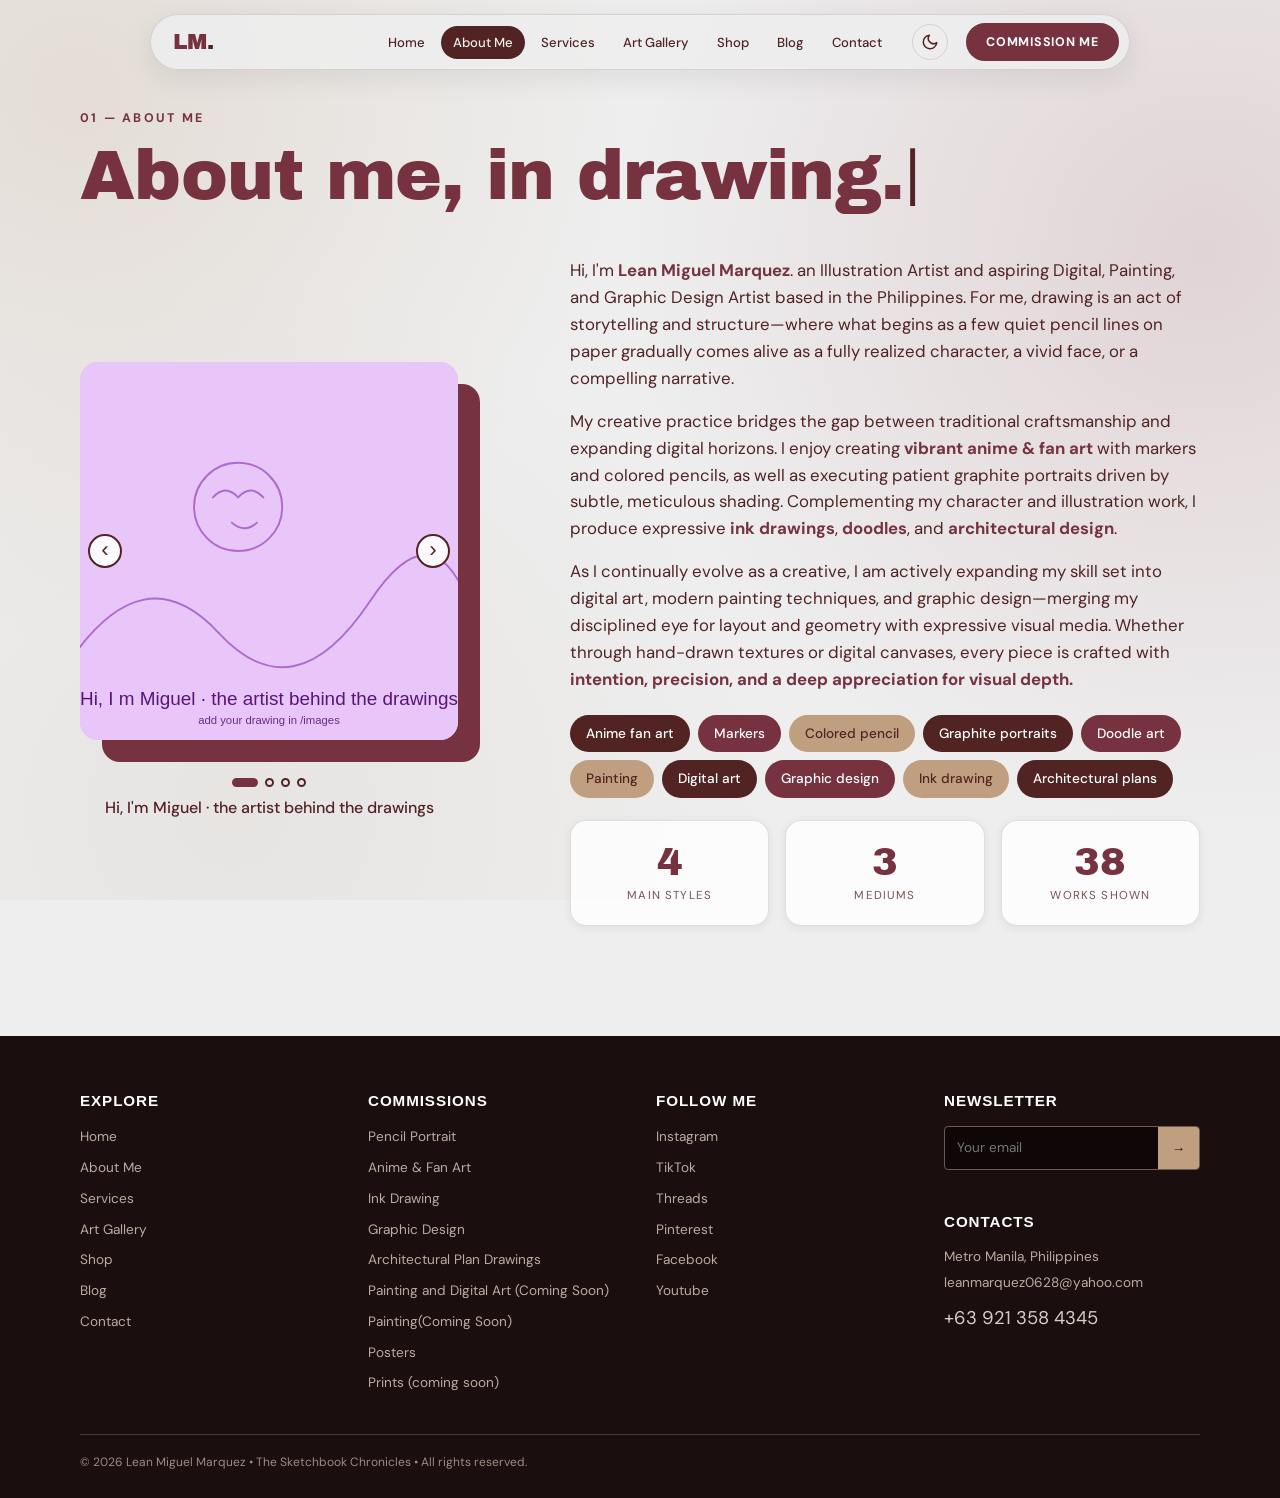
==== about.html @ 63ba6dc2 "Add files via upload" ====
<!DOCTYPE html>
<html lang="en">

<head>
  <meta charset="UTF-8" />
  <meta name="viewport" content="width=device-width, initial-scale=1" />
  <title>About Me | The Sketchbook Chronicles</title>
  <meta name="description"
    content="Hand-drawn anime fan art, pencil portraits, ink drawings and architectural plans." />
  <link rel="preconnect" href="https://fonts.googleapis.com" />
  <link rel="preconnect" href="https://fonts.gstatic.com" crossorigin />
  <link
    href="https://fonts.googleapis.com/css2?family=Archivo+Black&family=Bungee&family=DM+Sans:wght@400;500;700&family=Playfair+Display:ital,wght@1,900&display=swap"
    rel="stylesheet" />

  <link rel="stylesheet" href="style.css" />
</head>

<body>


  <!-- ============ NAVIGATION (floating pill) ============ -->
  <header class="nav-wrap">
    <nav class="nav" aria-label="Main">
      <a href="index.html" class="logo">LM<span>.</span></a>
      <button class="burger" id="burger" aria-label="Open menu"
        aria-expanded="false"><span></span><span></span></button>
      <ul class="links" id="links">
        <li><a href="index.html">Home</a></li>
        <li><a href="about.html" class="active" aria-current="page">About Me</a></li>
        <li><a href="services.html">Services</a></li>
        <li><a href="gallery.html">Art Gallery</a></li>
        <li><a href="shop.html">Shop</a></li>
        <li><a href="blog.html">Blog</a></li>
        <li><a href="contact.html">Contact</a></li>
      </ul>
      <button class="theme" id="theme" aria-label="Toggle dark mode" title="Light / Dark">
        <svg viewBox="0 0 24 24" width="18" height="18" fill="none" stroke="currentColor" stroke-width="2"
          stroke-linecap="round" stroke-linejoin="round">
          <path d="M21 12.8A9 9 0 1 1 11.2 3a7 7 0 0 0 9.8 9.8z" />
        </svg>
      </button>
      <a href="contact.html" class="btn btn-small">Commission me</a>
    </nav>
  </header>

  <main>
    <!-- ============ 2. ABOUT ME IN DRAWING ============ -->
    <section id="about" class="section">
      <div class="container">
        <p class="eyebrow">01 — About me</p>
        <h2 data-typed="About me, in drawing."></h2>
        <div class="about-grid">
          <div class="about-photo reveal">
            <div class="polaroid" id="aboutSlider" role="group" aria-roledescription="carousel"
              aria-label="My drawings">
              <div class="ph-viewport">
                <div class="ph-track" id="aboutTrack"></div>
                <button class="ph-arrow prev" id="aPrev" aria-label="Previous drawing">‹</button>
                <button class="ph-arrow next" id="aNext" aria-label="Next drawing">›</button>
              </div>
              <div class="ph-dots" id="aboutDots"></div>
              <span id="aboutCap" aria-live="polite">my favorite piece ✎</span>
            </div>
          </div>
          <div class="about-text reveal">
            <p>Hi, I'm <strong>Lean Miguel Marquez</strong>. an Illustration Artist and aspiring Digital, Painting, and
              Graphic Design Artist based in the Philippines. For me, drawing is an act of storytelling and
              structure—where what begins as a few quiet pencil lines on paper gradually comes alive as a fully realized
              character, a vivid face, or a compelling narrative.</p>
            <p>My creative practice bridges the gap between traditional craftsmanship and expanding digital horizons. I
              enjoy creating <strong>vibrant anime & fan art</strong> with markers and colored pencils, as well as
              executing patient
              graphite portraits driven by subtle, meticulous shading. Complementing my character and illustration work,
              I produce expressive <strong>ink drawings</strong>, <strong>doodles</strong>, and <strong>architectural
                design</strong>.</p>
            <p>As I continually evolve as a creative, I am actively expanding my skill set into digital art, modern
              painting techniques, and graphic design—merging my disciplined eye for layout and geometry with expressive
              visual media. Whether through hand-drawn textures or digital canvases, every piece is crafted with
              <strong>intention, precision, and a deep appreciation for visual depth.</strong></p>
            <div class="chips">
              <span>Anime fan art</span><span>Markers</span><span>Colored pencil</span><span>Graphite
                portraits</span><span>Doodle art</span><span>Painting</span><span>Digital art</span><span>Graphic
                design</span><span>Ink
                drawing</span><span>Architectural plans</span>
            </div>
            <div class="stats">
              <div><b data-count="4">0</b><small>main styles</small></div>
              <div><b data-count="3">0</b><small>mediums</small></div>
              <div><b data-count="38">0</b><small>works shown</small></div>
            </div>
          </div>
        </div>
      </div>
    </section>
  </main>

  <footer class="footer">
    <div class="foot-grid">
      <div class="foot-col">
        <h4>Explore</h4>
        <ul>
          <li><a href="index.html">Home</a></li>
          <li><a href="about.html">About Me</a></li>
          <li><a href="services.html">Services</a></li>
          <li><a href="gallery.html">Art Gallery</a></li>
          <li><a href="shop.html">Shop</a></li>
          <li><a href="blog.html">Blog</a></li>
          <li><a href="contact.html">Contact</a></li>
        </ul>
      </div>
      <div class="foot-col">
        <h4>Commissions</h4>
        <ul>
          <li><a href="services.html">Pencil Portrait</a></li>
          <li><a href="services.html">Anime &amp; Fan Art</a></li>
          <li><a href="services.html">Ink Drawing</a></li>
          <li><a href="services.html">Graphic Design</a></li>
          <li><a href="services.html">Architectural Plan Drawings</a></li>
          <li><a href="services.html">Painting and Digital Art (Coming Soon)</a></li>
          <li><a href="shop.html">Painting(Coming Soon)</a></li>
          <li><a href="shop.html">Posters</a></li>
          <li><a href="shop.html">Prints (coming soon)</a></li>
        </ul>
      </div>
      <div class="foot-col">
        <h4>Follow me</h4>
        <ul>
          <li><a href="https://www.instagram.com/lnmglmrqz/" target="_blank" rel="noopener">Instagram</a></li>
          <li><a href="https://www.tiktok.com/@lnmglmrq" target="_blank" rel="noopener">TikTok</a></li>
          <li><a href="https://www.threads.net/@lnmglmrqz" target="_blank" rel="noopener">Threads</a></li>
          <li><a href="https://www.pinterest.com/lnmglmrqz/" target="_blank" rel="noopener">Pinterest</a></li>
          <li><a href="https://www.facebook.com/lnmglmrq" target="_blank" rel="noopener">Facebook</a></li>
          <li><a href="https://www.youtube.com/@lnmglmrq" target="_blank" rel="noopener">Youtube</a></li>
        </ul>
      </div>
      <div class="foot-col">
        <h4>Newsletter</h4>
        <form class="foot-news" id="footNews">
          <input type="email" id="footEmail" placeholder="Your email" aria-label="Your email" required />
          <button type="submit" aria-label="Subscribe">&rarr;</button>
        </form>
        <p class="foot-note" id="footNote" role="status"></p>
        <h4 class="foot-h2">Contacts</h4>
        <p class="foot-text">Metro Manila, Philippines</p>
        <p class="foot-text"><a href="mailto:leanmarquez0628@yahoo.com">leanmarquez0628@yahoo.com</a></p>
        <p class="foot-phone"><a href="tel:+639213584345">+63 921 358 4345</a></p>
      </div>
    </div>
    <p class="foot-copy">© <span id="year"></span> Lean Miguel Marquez • The Sketchbook Chronicles • All rights
      reserved.</p>
  </footer>

  <!-- Lightbox -->
  <dialog id="lightbox" class="lightbox">
    <button class="close" id="lbClose" aria-label="Close">×</button>
    <img id="lbImg" alt="" />
    <p id="lbCap"></p>
  </dialog>


  <script src="script.js"></script>
</body>

</html>
---- style.css ----
/* ===== Theme tokens ===== */
:root {
  --bg: #eeeeee; /* cream */
  --bg-2: #d7cec7; /* soft peach tint of the orange */
  --ink: #512323;
  --muted: #7a5155;
  --red: #76323f; /* main accent: slate teal */
  --on-red: #ffffff;
  --yellow: #c09f80; /* sunny yellow */
  --orange: #d7cec7;
  --coral: #9a4a57;
  --card: rgba(255, 255, 255, 0.8);
  --line: rgba(81, 35, 35, 0.14);
  --pill: rgba(238, 238, 238, 0.9);
  --panel: #3a1b1c;
  --frame: #ffffff;
  --display: "Archivo Black", "Arial Black", Impact, sans-serif;
  --body: "DM Sans", system-ui, -apple-system, "Segoe UI", sans-serif;
}
:root[data-theme="dark"] {
  --bg: #2a1313;
  --bg-2: #3a1b1c;
  --ink: #eeeeee;
  --muted: #d7cec7;
  --red: #c09f80;
  --on-red: #2a1313;
  --yellow: #c09f80;
  --orange: #d7cec7;
  --coral: #9a4a57;
  --card: rgba(255, 255, 255, 0.05);
  --line: rgba(238, 238, 238, 0.12);
  --pill: rgba(58, 27, 28, 0.9);
  --panel: #1f0e0e;
  --frame: #ffffff;
}

* {
  box-sizing: border-box;
  margin: 0;
  padding: 0;
}
html {
  scroll-behavior: smooth;
  scroll-padding-top: 90px;
}
:root[data-theme="dark"] body {
  background-image:
    radial-gradient(
      circle at 6% 10%,
      rgba(192, 159, 128, 0.14),
      transparent 38%
    ),
    radial-gradient(
      circle at 94% 28%,
      rgba(154, 74, 87, 0.16),
      transparent 42%
    ),
    radial-gradient(
      circle at 18% 90%,
      rgba(215, 206, 199, 0.14),
      transparent 40%
    ),
    linear-gradient(var(--line) 1px, transparent 1px),
    linear-gradient(90deg, var(--line) 1px, transparent 1px);
  background-size:
    auto,
    auto,
    auto,
    48px 48px,
    48px 48px;
}
body {
  font-family: var(--body);
  background-color: var(--bg);
  /* graph-paper grid */
  background-image:
    radial-gradient(
      circle at 6% 10%,
      rgba(192, 159, 128, 0.38),
      transparent 38%
    ),
    radial-gradient(
      circle at 94% 28%,
      rgba(154, 74, 87, 0.26),
      transparent 42%
    ),
    radial-gradient(
      circle at 18% 90%,
      rgba(215, 206, 199, 0.32),
      transparent 40%
    ),
    radial-gradient(
      circle at 88% 92%,
      rgba(192, 159, 128, 0.22),
      transparent 36%
    ),
    linear-gradient(var(--line) 1px, transparent 1px),
    linear-gradient(90deg, var(--line) 1px, transparent 1px);
  background-size:
    auto,
    auto,
    auto,
    auto,
    48px 48px,
    48px 48px;
  background-attachment: fixed;
  color: var(--ink);
  line-height: 1.6;
  overflow-x: hidden;
  transition:
    background-color 0.4s,
    color 0.4s;
}
img {
  max-width: 100%;
  display: block;
}
a {
  color: inherit;
}
.container {
  width: min(1120px, 100% - 40px);
  margin-inline: auto;
}
#bg {
  position: fixed;
  inset: 0;
  width: 100%;
  height: 100%;
  z-index: 0;
  pointer-events: none;
}
main,
.footer {
  position: relative;
  z-index: 1;
}

/* ===== Buttons ===== */
.btn {
  display: inline-block;
  text-decoration: none;
  cursor: pointer;
  background: var(--red);
  color: var(--on-red);
  border: 2px solid var(--red);
  padding: 14px 28px;
  font: 700 0.95rem var(--body);
  letter-spacing: 0.06em;
  text-transform: uppercase;
  transition:
    transform 0.2s,
    box-shadow 0.2s,
    background 0.2s,
    color 0.2s;
}
.btn:hover {
  transform: translate(-3px, -3px);
  box-shadow: 5px 5px 0 var(--ink);
}
.btn-ghost {
  background: transparent;
  color: var(--ink);
  border-color: var(--ink);
}
.btn-small {
  padding: 9px 18px;
  font-size: 0.78rem;
  border-radius: 999px;
}
.btn-light {
  background: var(--yellow);
  color: #512323;
  border-color: var(--yellow);
}

/* ===== Floating pill nav ===== */
.nav-wrap {
  position: fixed;
  top: 14px;
  left: 0;
  right: 0;
  z-index: 50;
  display: flex;
  justify-content: center;
  padding: 0 14px;
}
.nav {
  display: flex;
  align-items: center;
  gap: 18px;
  width: min(980px, 100%);
  background: var(--pill);
  backdrop-filter: blur(10px);
  border: 1px solid var(--line);
  border-radius: 999px;
  padding: 8px 10px 8px 22px;
  box-shadow: 0 8px 30px rgba(0, 0, 0, 0.08);
  position: relative;
}
.logo {
  font: 1.35rem var(--display);
  text-decoration: none;
  color: var(--red);
}
.logo span {
  color: var(--ink);
}
.links {
  display: flex;
  gap: 4px;
  list-style: none;
  margin-left: auto;
}
.links a {
  text-decoration: none;
  font-size: 0.82rem;
  font-weight: 500;
  padding: 8px 12px;
  border-radius: 999px;
  transition:
    background 0.2s,
    color 0.2s;
}
.links a:hover,
.links a.active {
  background: var(--ink);
  color: var(--bg);
}
.theme {
  background: none;
  border: 1px solid var(--line);
  color: var(--ink);
  width: 36px;
  height: 36px;
  border-radius: 50%;
  cursor: pointer;
  display: grid;
  place-items: center;
}
.theme:hover {
  background: var(--yellow);
  color: #512323;
}
.burger {
  display: none;
  margin-left: auto;
  background: none;
  border: 0;
  width: 36px;
  height: 36px;
  cursor: pointer;
  position: relative;
}
.burger span {
  position: absolute;
  left: 8px;
  right: 8px;
  height: 2px;
  background: var(--ink);
  transition: 0.3s;
}
.burger span:first-child {
  top: 13px;
}
.burger span:last-child {
  top: 21px;
}
.burger[aria-expanded="true"] span:first-child {
  top: 17px;
  transform: rotate(45deg);
}
.burger[aria-expanded="true"] span:last-child {
  top: 17px;
  transform: rotate(-45deg);
}

/* ===== Common section ===== */
.section {
  padding: 110px 0;
  position: relative;
}
.band {
  background: color-mix(in srgb, var(--bg-2) 85%, transparent);
}
:root[data-theme="dark"] .band {
  background: color-mix(in srgb, var(--bg-2) 88%, transparent);
}
.eyebrow {
  font: 700 0.78rem var(--body);
  letter-spacing: 0.18em;
  text-transform: uppercase;
  color: var(--red);
  margin-bottom: 14px;
}
.eyebrow.light {
  color: var(--yellow);
}
h1,
h2,
h3 {
  font-family: var(--display);
  font-weight: 400;
  line-height: 1.02;
}
h2 {
  font-size: clamp(2.2rem, 6vw, 4.4rem);
  color: var(--red);
  margin-bottom: 40px;
  min-height: 1.1em;
  letter-spacing: -0.01em;
}
h2[data-typed]::after {
  content: "|";
  color: var(--ink);
  animation: blink 1s steps(1) infinite;
  margin-left: 4px;
  font-family: var(--body);
  font-weight: 300;
}
h2[data-typed].done::after {
  display: none;
}
@keyframes blink {
  50% {
    opacity: 0;
  }
}
.lead {
  font-size: 1.15rem;
  color: var(--muted);
  max-width: 46ch;
}
.note {
  margin-top: 26px;
  font-size: 0.85rem;
  color: var(--muted);
}

/* ===== Hero ===== */
.hero {
  min-height: 100svh;
  display: flex;
  align-items: center;
  position: relative;
  padding: 130px 0 90px;
  overflow: hidden;
}
.marquee {
  position: absolute;
  top: 50%;
  left: 0;
  width: 100%;
  transform: translateY(-50%);
  overflow: hidden;
  white-space: nowrap;
  pointer-events: none;
}
.marquee-track {
  display: inline-flex;
  animation: slide 28s linear infinite;
}
.marquee span {
  font: clamp(7rem, 22vw, 18rem) var(--display);
  color: transparent;
  -webkit-text-stroke: 2px var(--line);
  padding-right: 40px;
}
@keyframes slide {
  to {
    transform: translateX(-33.333%);
  }
}
.hero-grid {
  display: grid;
  grid-template-columns: 1.1fr 0.9fr;
  gap: 40px;
  align-items: center;
  position: relative;
}
.hero h1 {
  font-weight: 900;
  font-size: clamp(1.9rem, 4.1vw, 3.4rem);
  color: var(--red);
  margin-bottom: 18px;
  text-transform: uppercase;
  letter-spacing: 0.01em;
  line-height: 1.04;
  text-shadow: 3px 3px 0 rgba(154, 74, 87, 0.55);
}
.hero .role {
  font: 700 1rem var(--body);
  letter-spacing: 0.14em;
  text-transform: uppercase;
  color: var(--ink);
  margin-bottom: 18px;
}
.hero .role::before {
  content: "";
  display: inline-block;
  width: 28px;
  height: 3px;
  background: var(--yellow);
  vertical-align: middle;
  margin-right: 12px;
}
.hero h1 em {
  font-style: normal;
  color: #512323;
  -webkit-text-stroke: 0;
  background: linear-gradient(transparent 62%, var(--yellow) 62%);
}
.cta {
  display: flex;
  gap: 14px;
  flex-wrap: wrap;
  margin-top: 30px;
}
.hero-art {
  position: relative;
  height: 480px;
}
.layout-b {
  display: grid;
  grid-template-columns: repeat(3, 1fr);
  grid-template-rows: repeat(3, 1fr);
  gap: 16px;
  opacity: 0;
  visibility: hidden;
  transform: scale(0.96);
}
.layout-a,
.layout-b {
  position: absolute;
  inset: 0;
  transition:
    opacity 0.5s,
    transform 0.5s,
    visibility 0.5s;
}
.hero-art[data-layout="b"] .layout-a {
  opacity: 0;
  visibility: hidden;
  transform: scale(0.96);
}
.hero-art[data-layout="b"] .layout-b {
  opacity: 1;
  visibility: visible;
  transform: none;
}
.layout-switch {
  display: flex;
  align-items: center;
  gap: 8px;
  margin-top: 22px;
  font-size: 0.72rem;
  font-weight: 700;
  letter-spacing: 0.1em;
  text-transform: uppercase;
  color: var(--muted);
}
.layout-switch button {
  width: 34px;
  height: 34px;
  border-radius: 8px;
  border: 1px solid var(--line);
  background: #fff;
  color: var(--ink);
  font: 700 0.85rem var(--body);
  cursor: pointer;
  box-shadow: 0 2px 5px rgba(154, 74, 87, 0.55);
  transition: 0.2s;
}
:root[data-theme="dark"] .layout-switch button {
  background: var(--bg-2);
}
.layout-switch button:hover {
  background: var(--yellow);
  color: #512323;
}
.layout-switch button.on {
  background: var(--red);
  color: var(--on-red);
  border-color: var(--red);
}
.tile {
  overflow: hidden;
  border-radius: 18px;
  background: var(--bg-2);
  box-shadow:
    8px 8px 0 var(--red),
    16px 16px 0 var(--yellow);
}
.t2,
.t4 {
  box-shadow:
    8px 8px 0 var(--yellow),
    16px 16px 0 var(--red);
}
.tile img {
  width: 100%;
  height: 100%;
  object-fit: cover;
  display: block;
  transition: transform 0.5s;
}
.tile:hover img {
  transform: scale(1.05);
}
.t1 {
  grid-area: 1 / 1 / 3 / 3;
}
.t1 img {
  object-position: 45% 35%;
}
.t2 {
  grid-area: 1 / 3 / 3 / 4;
}
.t2 img {
  object-position: 40% 30%;
}
.t3 {
  grid-area: 3 / 1 / 4 / 2;
}
.t3 img {
  object-position: 50% 32%;
}
.t4 {
  grid-area: 3 / 2 / 4 / 4;
}
.t4 img {
  object-position: 50% 40%;
}
.frame {
  position: absolute;
  overflow: hidden;
  border-radius: 18px;
  background: var(--bg-2);
  box-shadow:
    10px 10px 0 var(--red),
    20px 20px 0 var(--yellow);
  transition: transform 0.4s;
}
.f3 {
  box-shadow:
    10px 10px 0 var(--yellow),
    20px 20px 0 var(--red);
}
.frame img {
  width: 100%;
  height: 100%;
  object-fit: cover;
}
.f1 img {
  object-position: 50% 20%;
}
.f2 img {
  object-position: 50% 40%;
}
.f3 img {
  object-position: 60% 65%;
}
.f1 {
  width: 56%;
  height: 62%;
  left: 0;
  top: 6%;
}
.f2 {
  width: 50%;
  height: 52%;
  right: 0;
  top: 0;
}
.f3 {
  width: 54%;
  height: 48%;
  right: 8%;
  bottom: 0;
}
.hero-art:hover .f1 {
  transform: translateY(-6px);
}
.hero-art:hover .f2 {
  transform: translateY(-6px);
}
.hero-art:hover .f3 {
  transform: translateY(6px);
}
.sticker {
  position: absolute;
  left: 36%;
  bottom: 8%;
  width: 96px;
  height: 96px;
  border-radius: 50%;
  background: var(--yellow);
  color: #512323;
  display: grid;
  place-items: center;
  text-align: center;
  font: 0.78rem/1.1 var(--display);
  text-transform: uppercase;
  transform: rotate(-14deg);
  border: 2px solid var(--ink);
  animation: float 4s ease-in-out infinite;
}
@keyframes float {
  50% {
    transform: rotate(-8deg) translateY(-10px);
  }
}
.scroll-hint {
  position: absolute;
  bottom: 26px;
  left: 50%;
  translate: -50% 0;
  font-size: 0.8rem;
  letter-spacing: 0.2em;
  text-transform: uppercase;
  text-decoration: none;
  color: var(--muted);
  animation: bob 2s ease-in-out infinite;
}
@keyframes bob {
  50% {
    translate: -50% 6px;
  }
}

/* ===== About ===== */
.about-grid {
  display: grid;
  grid-template-columns: 0.8fr 1.2fr;
  gap: 56px;
  align-items: center;
}
/* About Me: picture and text side by side, picture with an offset block shadow,
   stats as small white cards, tags as colored pills (same layout as the reference) */
.about-grid {
  gap: 70px;
  align-items: center;
}
.about-text strong {
  color: var(--red);
}
.about-text .stats {
  display: grid;
  grid-template-columns: repeat(3, 1fr);
  gap: 16px;
  margin-top: 8px;
}
.about-text .stats > div {
  background: var(--card);
  border: 1px solid var(--line);
  border-radius: 16px;
  padding: 22px 12px 18px;
  text-align: center;
  box-shadow: 0 2px 8px rgba(81, 35, 35, 0.08);
}
:root[data-theme="dark"] .about-text .stats > div {
  background: var(--bg-2);
}
.about-text .stats b {
  font-size: 2.4rem;
}
.about-text .chips span {
  border: 0;
  padding: 8px 16px;
  font-weight: 500;
}
.about-text .chips span:nth-child(3n + 1) {
  background: #512323;
  color: #fff;
}
.about-text .chips span:nth-child(3n + 2) {
  background: var(--red);
  color: var(--on-red);
}
.about-text .chips span:nth-child(3n) {
  background: var(--yellow);
  color: #512323;
}
:root[data-theme="dark"] .about-text .chips span:nth-child(3n + 1) {
  background: #3a1b1c;
}
.about-text .chips span:hover {
  transform: rotate(-3deg);
  filter: brightness(1.2);
}
@media (max-width: 700px) {
  .about-grid {
    gap: 40px;
  }
  .about-text .stats {
    gap: 10px;
  }
  .about-text .stats b {
    font-size: 2rem;
  }
}
.polaroid {
  max-width: 400px;
  padding: 0 22px 0 0;
}
.ph-viewport {
  position: relative;
  overflow: hidden;
  aspect-ratio: 1 / 1;
  background: var(--bg-2);
  border-radius: 18px;
  box-shadow: 22px 22px 0 var(--red);
  margin-bottom: 26px;
}
.ph-track {
  display: flex;
  height: 100%;
  transition: transform 0.6s cubic-bezier(0.65, 0, 0.25, 1);
}
.ph-track img {
  flex: 0 0 100%;
  width: 100%;
  height: 100%;
  object-fit: cover;
}
.ph-arrow {
  position: absolute;
  top: 50%;
  translate: 0 -50%;
  width: 34px;
  height: 34px;
  border-radius: 50%;
  border: 2px solid #512323;
  background: rgba(255, 255, 255, 0.92);
  color: #512323;
  font-size: 1.4rem;
  line-height: 1;
  cursor: pointer;
  display: grid;
  place-items: center;
  padding: 0 0 3px;
  transition:
    background 0.2s,
    color 0.2s;
}
.ph-arrow:hover {
  background: var(--red);
  color: var(--on-red);
  border-color: var(--red);
}
.ph-arrow.prev {
  left: 8px;
}
.ph-arrow.next {
  right: 8px;
}
.ph-dots {
  display: flex;
  justify-content: center;
  gap: 7px;
  padding-top: 12px;
}
.ph-dots button {
  width: 9px;
  height: 9px;
  border-radius: 99px;
  border: 2px solid #512323;
  background: transparent;
  padding: 0;
  cursor: pointer;
  transition:
    width 0.3s,
    background 0.3s;
}
.ph-dots button.active {
  width: 26px;
  background: var(--red);
  border-color: var(--red);
}
.polaroid span {
  display: block;
  text-align: center;
  padding-top: 8px;
  color: var(--ink);
  font-weight: 500;
}
.about-text p {
  margin-bottom: 16px;
  font-size: 1.05rem;
}
.chips {
  display: flex;
  flex-wrap: wrap;
  gap: 8px;
  margin: 22px 0;
}
.chips span {
  border: 1.5px solid var(--ink);
  padding: 6px 14px;
  border-radius: 999px;
  font-size: 0.85rem;
  font-weight: 500;
  transition: 0.2s;
}
.chips span:hover {
  background: var(--red);
  color: var(--on-red);
  border-color: var(--red);
  transform: rotate(-3deg);
}
.stats {
  display: flex;
  gap: 40px;
  margin-top: 10px;
}
.stats b {
  display: block;
  font: 2.8rem var(--display);
  color: var(--red);
  line-height: 1;
}
.stats small {
  color: var(--muted);
  text-transform: uppercase;
  letter-spacing: 0.1em;
  font-size: 0.72rem;
}

/* ===== Services ===== */
.cards {
  display: grid;
  grid-template-columns: repeat(3, 1fr);
  gap: 20px;
}
.card {
  background: var(--card);
  border: 2px solid var(--ink);
  padding: 28px 24px;
  position: relative;
  transition:
    transform 0.25s,
    box-shadow 0.25s;
  backdrop-filter: blur(4px);
}
.card:hover {
  transform: translate(-4px, -4px);
  box-shadow: 8px 8px 0 var(--red);
}
.card .num {
  font: 0.85rem var(--display);
  color: var(--red);
}
.card h3 {
  font-size: 1.45rem;
  margin: 18px 0 10px;
}
.card p {
  color: var(--muted);
  font-size: 0.95rem;
}
.card .price {
  margin-top: 18px;
  color: var(--ink);
  font-weight: 700;
}

/* ===== Gallery ===== */
.tabs {
  display: flex;
  flex-wrap: wrap;
  gap: 4px 0;
  margin-bottom: 28px;
  border-bottom: 1px solid var(--line);
}
.tab {
  background: none;
  color: var(--muted);
  border: 0;
  border-bottom: 3px solid transparent;
  margin-bottom: -1px;
  border-radius: 0;
  padding: 10px 24px;
  font: 700 0.72rem var(--body);
  letter-spacing: 0.12em;
  text-transform: uppercase;
  cursor: pointer;
  transition: 0.2s;
}
.tab + .tab {
  border-left: 0;
  position: relative;
}
.tab + .tab::before {
  content: "";
  position: absolute;
  left: 0;
  top: 30%;
  height: 40%;
  width: 1px;
  background: var(--line);
}
.tab:hover {
  color: var(--red);
}
.tab.active {
  color: var(--red);
  border-bottom-color: var(--yellow);
}

/* Clean museum grid: 4 columns, square rows, white gutters, no frames or shadows.
   Tile 2 is tall, tiles 3 and 9 are wide (9 pictures per slide). Caption card shows on hover. */
.gallery-slide {
  display: grid;
  grid-template-columns: repeat(4, 1fr);
  grid-auto-rows: clamp(110px, 21vw, 270px);
  gap: 14px;
  min-height: 300px;
  align-content: start;
}
.art {
  position: relative;
  overflow: hidden;
  border-radius: 0;
  background: var(--bg-2);
  cursor: zoom-in;
  animation: pop 0.5s both;
  padding: 0;
  margin: 0;
}
.art:nth-child(1) {
  grid-area: 1 / 1 / 2 / 2;
}
.art:nth-child(2) {
  grid-area: 1 / 2 / 3 / 3;
}
.art:nth-child(3) {
  grid-area: 1 / 3 / 2 / 5;
}
.art:nth-child(4) {
  grid-area: 2 / 1 / 3 / 2;
}
.art:nth-child(5) {
  grid-area: 2 / 3 / 3 / 4;
}
.art:nth-child(6) {
  grid-area: 2 / 4 / 3 / 5;
}
.art:nth-child(7) {
  grid-area: 3 / 1 / 4 / 2;
}
.art:nth-child(8) {
  grid-area: 3 / 2 / 4 / 3;
}
.art:nth-child(9) {
  grid-area: 3 / 3 / 4 / 5;
}
/* partly filled last slide */
.gallery-slide[data-n="8"] .art:nth-child(8) {
  grid-area: 3 / 2 / 4 / 5;
}
.gallery-slide[data-n="3"] .art:nth-child(1) {
  grid-area: 1 / 1 / 3 / 3;
}
.gallery-slide[data-n="3"] .art:nth-child(2) {
  grid-area: 1 / 3 / 2 / 5;
}
.gallery-slide[data-n="3"] .art:nth-child(3) {
  grid-area: 2 / 3 / 3 / 5;
}
.gallery-slide[data-n="2"] .art:nth-child(1) {
  grid-area: 1 / 1 / 3 / 3;
}
.gallery-slide[data-n="2"] .art:nth-child(2) {
  grid-area: 1 / 3 / 3 / 5;
}
.gallery-slide[data-n="1"] .art:nth-child(1) {
  grid-area: 1 / 1 / 3 / 5;
}
.gallery-slide:is([data-n="4"], [data-n="5"], [data-n="6"], [data-n="7"])
  .art:nth-child(n) {
  grid-area: auto;
}
.gallery-slide:is([data-n="4"], [data-n="5"], [data-n="6"], [data-n="7"])
  .art:nth-child(1) {
  grid-area: span 2 / span 2;
}
.gallery-slide[data-n="6"] .art:nth-child(1) {
  grid-area: 1 / 1 / 3 / 3;
}
.gallery-slide[data-n="6"] .art:nth-child(2) {
  grid-area: 1 / 3 / 2 / 4;
}
.gallery-slide[data-n="6"] .art:nth-child(3) {
  grid-area: 1 / 4 / 2 / 5;
}
.gallery-slide[data-n="6"] .art:nth-child(4) {
  grid-area: 2 / 3 / 3 / 5;
}
.gallery-slide[data-n="6"] .art:nth-child(5) {
  grid-area: 3 / 1 / 4 / 3;
}
.gallery-slide[data-n="6"] .art:nth-child(6) {
  grid-area: 3 / 3 / 4 / 5;
}
.gallery-slide[data-n="4"] .art:nth-child(1) {
  grid-area: 1 / 1 / 3 / 3;
}
.gallery-slide[data-n="4"] .art:nth-child(2) {
  grid-area: 1 / 3 / 2 / 5;
}
.gallery-slide[data-n="4"] .art:nth-child(3) {
  grid-area: 2 / 3 / 3 / 4;
}
.gallery-slide[data-n="4"] .art:nth-child(4) {
  grid-area: 2 / 4 / 3 / 5;
}
.gallery-slide[data-n="7"] .art:nth-child(1) {
  grid-area: 1 / 1 / 3 / 3;
}
.gallery-slide[data-n="7"] .art:nth-child(2) {
  grid-area: 1 / 3 / 2 / 4;
}
.gallery-slide[data-n="7"] .art:nth-child(3) {
  grid-area: 1 / 4 / 2 / 5;
}
.gallery-slide[data-n="7"] .art:nth-child(4) {
  grid-area: 2 / 3 / 3 / 4;
}
.gallery-slide[data-n="7"] .art:nth-child(5) {
  grid-area: 2 / 4 / 3 / 5;
}
.gallery-slide[data-n="7"] .art:nth-child(6) {
  grid-area: 3 / 1 / 4 / 3;
}
.gallery-slide[data-n="7"] .art:nth-child(7) {
  grid-area: 3 / 3 / 4 / 5;
}
.art img {
  width: 100%;
  height: 100%;
  object-fit: cover;
  display: block;
  transition: transform 0.6s;
}
.art:hover img,
.art:focus-visible img {
  transform: scale(1.05);
}
.art figcaption {
  position: absolute;
  left: 14px;
  right: 14px;
  bottom: 14px;
  padding: 14px 12px;
  text-align: center;
  background: #fff;
  color: #512323;
  opacity: 0;
  transform: translateY(12px);
  transition: 0.3s;
}
.art:hover figcaption,
.art:focus-visible figcaption {
  opacity: 1;
  transform: none;
}
.art figcaption small {
  display: block;
  font-size: 0.62rem;
  letter-spacing: 0.12em;
  text-transform: uppercase;
  color: var(--red);
}
.art figcaption small::before {
  content: "✎ ";
}
.art figcaption b {
  display: block;
  font-size: 0.95rem;
  line-height: 1.3;
  margin-top: 2px;
}
@keyframes pop {
  from {
    opacity: 0;
    transform: translateY(20px) scale(0.97);
  }
}
.pager {
  display: flex;
  align-items: center;
  justify-content: center;
  gap: 20px;
  margin-top: 30px;
  font-weight: 700;
}
.arrow {
  width: 48px;
  height: 48px;
  border-radius: 50%;
  border: 2px solid var(--ink);
  background: var(--bg);
  color: var(--ink);
  font-size: 1.2rem;
  cursor: pointer;
  transition: 0.2s;
}
.arrow:hover {
  background: var(--red);
  color: var(--on-red);
  border-color: var(--red);
}

.showreel {
  padding: 20px 0 100px;
  position: relative;
  z-index: 1;
}
.showreel-box {
  width: min(1120px, 100% - 40px);
  margin: 0 auto;
  height: clamp(220px, 40vw, 420px);
  display: grid;
  place-items: center;
  position: relative;
  background: repeating-linear-gradient(
    115deg,
    var(--yellow) 0 38px,
    #d7cec7 38px 76px
  );
  border: 2px solid var(--ink);
  overflow: hidden;
}
.showreel-box {
  height: clamp(300px, 46vw, 460px);
}
.strip {
  gap: 14px;
}
.strip {
  position: absolute;
  inset: 0;
  display: flex;
  align-items: center;
  gap: 22px;
  width: max-content;
  padding: 0 11px;
  animation: strip 45s linear infinite;
}
.showreel-box:hover .strip {
  animation-play-state: paused;
}
@keyframes strip {
  to {
    transform: translateX(-50%);
  }
}
.sk {
  flex: none;
  height: 78%;
  aspect-ratio: 3 / 4;
  border-radius: 4px;
  overflow: hidden;
  position: relative;
  background: var(--bg-2);
  outline: 4px solid #fff;
  box-shadow: 0 6px 16px rgba(81, 35, 35, 0.35);
  cursor: zoom-in;
  padding: 0;
  transition: transform 0.25s;
}
.sk:hover {
  transform: translateY(-4px);
}
.sk .cap {
  position: absolute;
  left: 0;
  right: 0;
  bottom: 0;
  padding: 34px 12px 10px;
  text-align: left;
  color: #fff;
  background: linear-gradient(transparent, rgba(40, 15, 15, 0.82));
}
.sk .cap small {
  display: block;
  font-size: 0.6rem;
  letter-spacing: 0.08em;
  text-transform: uppercase;
  color: var(--yellow);
}
.sk .cap b {
  display: block;
  font-size: 0.9rem;
  line-height: 1.25;
}
.sk img {
  width: 100%;
  height: 100%;
  object-fit: cover;
  display: block;
}
.sk-title {
  position: absolute;
  left: 50%;
  top: 12px;
  translate: -50% 0;
  z-index: 2;
  pointer-events: none;
  font-size: clamp(1.4rem, 4vw, 2.6rem) !important;
}
@media (prefers-reduced-motion: reduce) {
  .showreel-box {
    overflow-x: auto;
  }
  .strip {
    animation: none;
    position: relative;
  }
}
.showreel-box span {
  font: clamp(2.4rem, 9vw, 7rem) var(--display);
  color: var(--yellow);
  background: var(--red);
  padding: 0.1em 0.35em;
  transform: rotate(-3deg);
  border: 2px solid var(--ink);
}

/* ===== Contact ===== */
.contact {
  background: var(--red);
  color: #fff;
}
:root[data-theme="dark"] .contact {
  background: #3a1b1c;
}
.contact-grid {
  display: grid;
  grid-template-columns: 1fr 1fr;
  gap: 60px;
  align-items: start;
}
.giant {
  font-size: clamp(3.4rem, 9vw, 7rem);
  color: var(--yellow);
  margin-bottom: 24px;
  letter-spacing: -0.02em;
}
.contact .lead {
  color: #eeeeee;
}
.contact-list {
  list-style: none;
  margin-bottom: 26px;
}
.contact-list li {
  display: flex;
  flex-direction: column;
  padding: 14px 18px;
  border: 1.5px solid rgba(255, 255, 255, 0.4);
  margin-bottom: 10px;
  transition: 0.2s;
}
.contact-list li:hover {
  background: rgba(255, 255, 255, 0.12);
  transform: translateX(6px);
}
.contact-list small {
  text-transform: uppercase;
  letter-spacing: 0.15em;
  font-size: 0.68rem;
  color: var(--yellow);
}
.contact-list .lbl {
  display: flex;
  align-items: center;
  gap: 6px;
}
.follow-title {
  font-family: "Archivo Black", sans-serif;
  font-size: 1.15rem;
  margin-bottom: 12px;
}
.follow-title span {
  font-family: inherit;
  opacity: 0.8;
  font-size: 0.9rem;
  font-weight: 500;
}
.follow-btns {
  display: flex;
  gap: 12px;
}
.social {
  width: 56px;
  height: 56px;
  border-radius: 50%;
  border: 1.5px solid rgba(255, 255, 255, 0.6);
  display: grid;
  place-items: center;
  color: #fff;
  text-decoration: none;
  transition: 0.2s;
}
.social:hover {
  background: var(--yellow);
  color: #1a1a1a;
  border-color: var(--yellow);
  transform: translateY(-4px) rotate(-6deg);
}
.contact-list a,
.contact-list span {
  text-decoration: none;
  font-weight: 500;
}
.footer {
  text-align: center;
  padding: 26px 20px;
  background: var(--ink);
  color: var(--bg);
  font-size: 0.85rem;
}

/* ===== Lightbox ===== */
.lightbox {
  margin: auto;
  border: 3px solid var(--ink);
  background: var(--bg);
  color: var(--ink);
  padding: 14px;
  max-width: min(900px, 94vw);
}
.lightbox::backdrop {
  background: rgba(0, 0, 0, 0.75);
}
.lightbox img {
  max-height: 76vh;
  margin: auto;
}
.lightbox p {
  text-align: center;
  font-weight: 700;
  padding-top: 10px;
}
.close {
  position: absolute;
  top: 6px;
  right: 10px;
  background: var(--red);
  color: #fff;
  border: 0;
  width: 34px;
  height: 34px;
  font-size: 1.4rem;
  cursor: pointer;
  z-index: 2;
}

/* ===== Reveal on scroll ===== */
.reveal {
  opacity: 0;
  transform: translateY(30px);
  transition:
    opacity 0.8s,
    transform 0.8s;
}
.reveal.in {
  opacity: 1;
  transform: none;
}

/* ===== Responsive ===== */
@media (max-width: 960px) {
  .cards {
    grid-template-columns: repeat(2, 1fr);
  }
  .hero-grid,
  .about-grid,
  .contact-grid {
    grid-template-columns: 1fr;
  }
  .hero-art {
    height: 420px;
    order: -1;
    max-width: 460px;
    margin-inline: auto;
    width: 100%;
  }
  .hero {
    padding-top: 110px;
  }
}
@media (max-width: 760px) {
  .burger {
    display: block;
  }
  .nav .btn-small {
    display: none;
  }
  .theme {
    margin-left: 0;
  }
  .links {
    position: absolute;
    top: calc(100% + 10px);
    left: 0;
    right: 0;
    flex-direction: column;
    background: var(--bg);
    backdrop-filter: blur(12px);
    border: 1px solid var(--line);
    border-radius: 22px;
    padding: 10px;
    display: none;
    margin: 0;
  }
  .links.open {
    display: flex;
  }
  .links a {
    display: block;
    padding: 12px 16px;
  }
  .section {
    padding: 80px 0;
  }
  .stats {
    gap: 24px;
  }
}
@media (max-width: 560px) {
  .cards {
    grid-template-columns: 1fr;
  }
}
@media (prefers-reduced-motion: reduce) {
  *,
  *::before,
  *::after {
    animation: none !important;
    transition: none !important;
  }
  html {
    scroll-behavior: auto;
  }
  .reveal {
    opacity: 1;
    transform: none;
  }
}

@media (max-width: 700px) {
  .gallery-slide {
    grid-template-columns: repeat(2, 1fr);
    grid-auto-rows: 170px;
    grid-auto-flow: dense;
    gap: 8px;
  }
  .gallery-slide[data-n] .art:nth-child(n) {
    grid-area: auto;
  }
  .gallery-slide[data-n] .art:nth-child(1) {
    grid-column: span 2;
    grid-row: span 1;
  }
  .gallery-slide[data-n] .art:last-child:nth-child(even) {
    grid-column: span 2;
  }
  .art figcaption {
    left: 6px;
    right: 6px;
    bottom: 6px;
    padding: 6px;
    opacity: 1;
    transform: none;
  }
  .art figcaption small {
    display: none;
  }
  .art figcaption b {
    font-size: 0.75rem;
    margin: 0;
  }
}

/* ===== Blog: Instagram + TikTok feeds ===== */
.feeds {
  display: grid;
  grid-template-columns: repeat(2, 1fr);
  gap: 28px;
  margin: 40px 0 28px;
}
.feed {
  background: var(--card);
  border: 2px solid var(--ink);
  box-shadow: 8px 8px 0 var(--coral);
  overflow: hidden;
}
.feed-tt {
  box-shadow: 8px 8px 0 var(--orange);
}
.feed-head {
  display: flex;
  align-items: center;
  gap: 12px;
  padding: 16px 18px;
}
.feed-logo {
  display: grid;
  place-items: center;
  width: 44px;
  height: 44px;
  border-radius: 50%;
  background: var(--red);
  color: var(--on-red);
  flex: none;
}
.feed-id {
  display: flex;
  flex-direction: column;
  line-height: 1.2;
  margin-right: auto;
}
.feed-id small {
  color: var(--muted);
  font-weight: 700;
}
.feed-follow {
  background: var(--coral);
  color: #ffffff;
  text-decoration: none;
  font: 700 0.85rem var(--body);
  padding: 9px 24px;
  border-radius: 999px;
  transition:
    transform 0.2s,
    box-shadow 0.2s;
}
.feed-follow:hover {
  transform: translateY(-2px);
  box-shadow: 0 4px 0 var(--ink);
}
.feed-tabs {
  display: flex;
  border-top: 1.5px solid var(--line);
  border-bottom: 1.5px solid var(--line);
}
.feed-tabs span {
  flex: 1;
  text-align: center;
  padding: 10px 0;
  font: 700 0.72rem var(--body);
  letter-spacing: 0.14em;
  text-transform: uppercase;
  color: var(--muted);
  border-bottom: 3px solid transparent;
}
.feed-tabs .on {
  color: var(--ink);
  border-bottom-color: var(--ink);
}
.feed-grid {
  display: grid;
  grid-template-columns: repeat(3, 1fr);
  gap: 2px;
  background: var(--ink);
}
.ftile {
  position: relative;
  display: block;
  aspect-ratio: 1;
  overflow: hidden;
  color: #fff;
  text-decoration: none;
}
.ftile img {
  width: 100%;
  height: 100%;
  object-fit: cover;
  transition: transform 0.4s;
}
.ftile:hover img {
  transform: scale(1.07);
}
.ftile .tag {
  position: absolute;
  top: 7px;
  right: 7px;
  display: grid;
  filter: drop-shadow(0 1px 3px rgba(0, 0, 0, 0.6));
}
.ftile .pinned {
  position: absolute;
  top: 7px;
  left: 7px;
  background: var(--coral);
  color: #ffffff;
  font: 700 0.68rem var(--body);
  padding: 2px 8px;
  border-radius: 3px;
}
.ftile .views {
  position: absolute;
  left: 8px;
  bottom: 6px;
  display: flex;
  align-items: center;
  gap: 4px;
  font: 700 0.85rem var(--body);
  text-shadow: 0 1px 4px rgba(0, 0, 0, 0.7);
}
@media (max-width: 900px) {
  .feeds {
    grid-template-columns: 1fr;
  }
}

/* ===== Gallery frame (card + window border) ===== */
.gallery-frame {
  background: var(--frame-bg, #fffdf8);
  border: 4px solid var(--ink);
  border-radius: 34px;
  padding: 28px 30px 26px;
  box-shadow: none;
  margin: 10px 0 24px;
}
:root[data-theme="dark"] .gallery-frame {
  --frame-bg: #331718;
}
.gallery-frame .tabs {
  margin-top: 0;
}
.gallery-window {
  border: 4px solid var(--ink);
  border-radius: 26px 26px 26px 90px;
  overflow: hidden;
  background: var(--ink);
  box-shadow: none;
  margin: 26px 0 34px;
}
.gw-bar {
  display: flex;
  align-items: center;
  gap: 9px;
  padding: 14px 18px;
  background: var(--ink);
}
.gw-bar i {
  width: 14px;
  height: 14px;
  border-radius: 50%;
  background: var(--coral);
}
.gw-bar i:nth-child(2) {
  background: var(--yellow);
}
.gw-bar i:nth-child(3) {
  background: var(--orange);
}
.gw-bar span {
  flex: 1;
  margin-left: 12px;
  padding: 6px 16px;
  border-radius: 10px;
  background: rgba(255, 255, 255, 0.12);
  color: #eeeeee;
  font: 500 0.8rem var(--body);
  white-space: nowrap;
  overflow: hidden;
  text-overflow: ellipsis;
}
.gallery-window .gallery-slide {
  margin: 0;
  padding: 3px;
  background: var(--ink);
}
@media (max-width: 700px) {
  .gallery-frame {
    border-width: 3px;
    border-radius: 24px;
    padding: 16px 14px 18px;
    box-shadow: none;
  }
  .gallery-window {
    border-width: 3px;
    border-radius: 18px 18px 18px 48px;
    box-shadow: none;
    margin: 18px 0 24px;
  }
  .gw-bar {
    padding: 10px 12px;
  }
}

/* gallery frame: dark mode */
:root[data-theme="dark"] .gallery-frame {
  background: #2f1616;
  border-color: #eeeeee;
}
:root[data-theme="dark"] .gallery-window {
  border-color: #eeeeee;
  background: #1d0c0c;
}
:root[data-theme="dark"] .gw-bar,
:root[data-theme="dark"] .gallery-window .gallery-slide {
  background: #1d0c0c;
}
:root[data-theme="dark"] .gw-bar span {
  background: rgba(238, 238, 238, 0.1);
  color: #eeeeee;
}

/* ===== Live stats ===== */
.live {
  display: inline-flex;
  align-items: center;
  gap: 10px;
  margin-top: 22px;
  padding: 7px 16px;
  border: 2px solid var(--ink);
  border-radius: 999px;
  background: var(--card);
  font: 700 0.78rem var(--body);
  letter-spacing: 0.08em;
  text-transform: uppercase;
}
.live i {
  width: 10px;
  height: 10px;
  border-radius: 50%;
  background: var(--muted);
}
.live.on i {
  background: #3bb273;
  animation: pulse 1.8s ease-out infinite;
}
@keyframes pulse {
  0% {
    box-shadow: 0 0 0 0 rgba(59, 178, 115, 0.55);
  }
  100% {
    box-shadow: 0 0 0 10px rgba(59, 178, 115, 0);
  }
}
.feed-stats {
  display: grid;
  grid-template-columns: repeat(3, 1fr);
  text-align: center;
  padding: 4px 18px 16px;
}
.feed-stats b {
  display: block;
  font: 400 1.5rem var(--display);
  color: var(--ink);
  line-height: 1.2;
}
.feed-stats small {
  font: 700 0.68rem var(--body);
  letter-spacing: 0.14em;
  text-transform: uppercase;
  color: var(--muted);
}

.feed-stats[data-net="tiktok"] {
  grid-template-columns: repeat(2, 1fr);
}

.live[hidden] {
  display: none;
}

/* spacing: heading -> paragraph -> cards */
h2:has(+ .lead) {
  margin-bottom: 22px;
}
.lead + .cards {
  margin-top: 44px;
}

/* ===== "Chronicles" title: every letter on its own colour tile (40px desktop, 30px phone) ===== */
.hero h1 em.chron {
  display: inline-flex;
  flex-wrap: wrap;
  gap: 5px;
  margin-top: 10px;
  font-size: 40px;
  line-height: 1;
  background: none;
  text-shadow: none;
  letter-spacing: 0;
}
.chron span {
  display: inline-block;
  padding: 0.1em 0.2em 0.06em;
  border: 2px solid #512323;
  border-radius: 6px;
  transition: transform 0.25s;
}
.chron span:hover {
  transform: translateY(-5px) rotate(0deg) !important;
}
.chron span:nth-child(5n + 1) {
  background: #76323f;
  color: #eeeeee;
  font-family: "Archivo Black", "Arial Black", sans-serif;
  transform: rotate(-3deg);
}
.chron span:nth-child(5n + 2) {
  background: #c09f80;
  color: #512323;
  font-family: "Playfair Display", Georgia, serif;
  font-style: italic;
  font-weight: 900;
  transform: rotate(2deg);
}
.chron span:nth-child(5n + 3) {
  background: #9a4a57;
  color: #ffffff;
  font-family: "Bungee", Impact, sans-serif;
  transform: rotate(-1.5deg);
}
.chron span:nth-child(5n + 4) {
  background: #d7cec7;
  color: #512323;
  font-family: "DM Sans", system-ui, sans-serif;
  font-weight: 700;
  transform: rotate(3deg);
}
.chron span:nth-child(5n) {
  background: #eeeeee;
  color: #76323f;
  font-family: "Archivo Black", "Arial Black", sans-serif;
  font-style: italic;
  transform: rotate(-2deg);
}
@media (max-width: 560px) {
  .hero h1 em.chron {
    font-size: 30px;
    gap: 3px;
  }
  .chron span {
    padding: 0.08em 0.1em 0.05em;
    border-width: 1.5px;
    border-radius: 5px;
  }
}
@media (max-width: 340px) {
  .hero h1 em.chron {
    font-size: 25px;
  }
}

/* ===== TikTok tabs + live widget ===== */
.feed-tabs button {
  flex: 1;
  background: none;
  border: 0;
  border-bottom: 3px solid transparent;
  cursor: pointer;
  text-align: center;
  padding: 10px 0;
  font: 700 0.72rem var(--body);
  letter-spacing: 0.14em;
  text-transform: uppercase;
  color: var(--muted);
  transition: color 0.2s;
}
.feed-tabs button:hover {
  color: var(--ink);
}
.feed-tabs button.on {
  color: var(--ink);
  border-bottom-color: var(--ink);
}
.feed-grid[hidden],
.tt-live[hidden] {
  display: none;
}
.tt-live {
  padding: 8px 12px 14px;
  max-height: 640px;
  overflow: auto;
}
.tt-live blockquote {
  margin: 0 auto;
}
.tt-note {
  text-align: center;
  font-size: 0.8rem;
  color: var(--muted);
  margin-top: 6px;
}

/* ===== Contact: social icon row + message form ===== */
.soc-row {
  display: flex;
  flex-wrap: wrap;
  gap: 14px;
  margin-bottom: 30px;
}
.soc {
  width: 52px;
  height: 52px;
  border-radius: 50%;
  background: #512323;
  color: #eeeeee;
  display: grid;
  place-items: center;
  text-decoration: none;
  transition: transform 0.2s, background 0.2s, color 0.2s;
}
.soc:hover {
  background: var(--yellow);
  color: #512323;
  transform: translateY(-4px) rotate(-6deg);
}
.cform {
  border: 1.5px solid rgba(255, 255, 255, 0.55);
  padding: 8px 34px 34px;
}
.cf-field {
  display: flex;
  flex-direction: column;
  padding-top: 22px;
}
.cf-field label {
  font: 500 1.05rem var(--body);
  color: #eeeeee;
  margin-bottom: 4px;
}
.cf-field label span {
  color: var(--yellow);
}
.cf-field input,
.cf-field textarea {
  background: transparent;
  border: 0;
  border-bottom: 2px solid rgba(255, 255, 255, 0.7);
  color: #fff;
  font: 500 1rem var(--body);
  padding: 10px 0;
  border-radius: 0;
  outline: none;
  resize: vertical;
  transition: border-color 0.2s;
}
.cf-field input:focus,
.cf-field textarea:focus {
  border-bottom-color: var(--yellow);
}
.cf-field input:user-invalid {
  border-bottom-color: var(--coral);
}
.cf-submit {
  width: 100%;
  margin-top: 30px;
  padding: 16px;
  background: var(--yellow);
  color: #512323;
  border: 2px solid var(--yellow);
  font: 700 1rem var(--body);
  letter-spacing: 0.1em;
  text-transform: uppercase;
  cursor: pointer;
  transition: transform 0.2s, box-shadow 0.2s;
}
.cf-submit:hover {
  transform: translate(-3px, -3px);
  box-shadow: 5px 5px 0 #512323;
}
.cf-msg {
  margin-top: 14px;
  min-height: 1.4em;
  font-size: 0.95rem;
  color: #eeeeee;
}
.cf-msg.err {
  color: #f0d0d4;
}
@media (max-width: 560px) {
  .cform {
    padding: 4px 20px 24px;
  }
}
.contact .lead {
  margin-bottom: 30px;
}

/* ===== Title pictures: one thin border layer instead of two ===== */
.tile {
  box-shadow: 6px 6px 0 var(--red);
}
.t2,
.t4 {
  box-shadow: 6px 6px 0 var(--yellow);
}
.frame {
  box-shadow: 8px 8px 0 var(--red);
}
.f3 {
  box-shadow: 8px 8px 0 var(--yellow);
}

/* ===== Layout 1 / 2 buttons: bright numbers in dark mode ===== */
:root[data-theme="dark"] .layout-switch button {
  background: #4a2224;
  color: #ffffff;
  border-color: rgba(238, 238, 238, 0.55);
  box-shadow: none;
  font-size: 1rem;
}
:root[data-theme="dark"] .layout-switch button:hover {
  background: var(--yellow);
  color: #512323;
  border-color: var(--yellow);
}
:root[data-theme="dark"] .layout-switch button.on {
  background: var(--orange);
  color: #512323;
  border-color: var(--orange);
}

/* ===== "Coming soon" card (Painting and Digital art tabs) ===== */
.art.soon {
  cursor: default;
  display: flex;
  flex-direction: column;
  align-items: center;
  justify-content: center;
  text-align: center;
  gap: 10px;
  padding: 24px;
  background: repeating-linear-gradient(
    115deg,
    color-mix(in srgb, var(--yellow) 55%, var(--bg)) 0 38px,
    color-mix(in srgb, var(--orange) 55%, var(--bg)) 38px 76px
  );
  color: #512323;
}
.art.soon small {
  font: 700 0.8rem var(--body);
  letter-spacing: 0.18em;
  text-transform: uppercase;
}
.art.soon b {
  font: clamp(2rem, 6vw, 4.2rem) var(--display);
  line-height: 1;
  background: var(--red);
  color: var(--on-red);
  padding: 0.12em 0.4em;
  border: 2px solid #512323;
  transform: rotate(-3deg);
}
.art.soon p {
  max-width: 34ch;
  font-weight: 500;
}
@media (max-width: 700px) {
  .gallery-slide[data-n] .art.soon:nth-child(1) {
    grid-row: span 2;
  }
}

/* ===== Blog: Threads panel ===== */
.feed-threads { grid-column: 1 / -1; }
.feed-threads .feed-stats[data-net="threads"] { grid-template-columns: repeat(2, 1fr); max-width: 420px; margin: 0 auto; }
.th-bio { margin: 0; padding: 0 22px 10px; text-align: center; color: var(--muted); font: 500 0.95rem var(--body); }
.th-grid { display: grid; grid-template-columns: repeat(3, 1fr); gap: 16px; padding: 6px 18px 20px; }
.th-card { display: flex; flex-direction: column; border: 2px solid var(--ink); background: var(--bg, var(--card)); color: var(--ink); text-decoration: none; overflow: hidden; transition: transform .2s; }
.th-card:hover { transform: translateY(-4px); }
.th-card img { width: 100%; aspect-ratio: 4 / 3; object-fit: cover; display: block; border-bottom: 2px solid var(--ink); }
.th-body { padding: 12px 14px 14px; display: flex; flex-direction: column; gap: 6px; flex: 1; }
.th-body small { font: 700 0.68rem var(--body); letter-spacing: .1em; text-transform: uppercase; color: var(--muted); }
.th-body b { font: 700 1rem/1.3 var(--body); }
.th-body p { margin: 0; font: 400 0.88rem/1.45 var(--body); color: var(--muted); }
.th-counts { display: flex; flex-wrap: wrap; gap: 14px; margin-top: auto; padding-top: 8px; font: 700 0.85rem var(--body); }
.th-counts span { display: inline-flex; align-items: center; gap: 5px; }
@media (max-width: 900px) { .th-grid { grid-template-columns: 1fr; } }


/* ===== Graphic design tab: tall poster tiles (3 across) ===== */
.gallery-slide.posters {
  grid-template-columns: repeat(3, 1fr);
  grid-auto-rows: auto;
  align-content: start;
}
.gallery-slide.posters .art:nth-child(n) {
  grid-area: auto;
  aspect-ratio: 707 / 1000;
}
@media (max-width: 700px) {
  .gallery-slide.posters {
    grid-template-columns: repeat(2, 1fr);
  }
  .gallery-slide.posters[data-n] .art:nth-child(n) {
    grid-column: auto;
    grid-row: auto;
  }
}

/* ===== Art Gallery: scattered collage layout (pill tabs, loose pictures, colour dots) ===== */
.gallery-frame,
:root[data-theme="dark"] .gallery-frame {
  background: none;
  border: 0;
  border-radius: 0;
  padding: 0;
  margin: 10px 0 24px;
}
.gallery-frame .tabs {
  justify-content: center;
  gap: 10px;
  border-bottom: 0;
  margin-bottom: 34px;
}
.gallery-frame .tab,
.gallery-frame .tab.active {
  border: 1.5px solid var(--ink);
  border-radius: 999px;
  margin: 0;
  padding: 9px 20px;
  font-size: 0.7rem;
  background: var(--card);
  color: var(--ink);
}
.gallery-frame .tab + .tab::before {
  display: none;
}
.gallery-frame .tab:hover {
  background: var(--yellow);
  color: #512323;
  border-color: var(--yellow);
}
.gallery-frame .tab.active {
  background: var(--coral);
  border-color: var(--coral);
  color: #ffffff;
}
.gallery-window,
:root[data-theme="dark"] .gallery-window {
  border: 0;
  border-radius: 0;
  background: none;
  overflow: visible;
  margin: 0 0 24px;
}
.gw-bar {
  display: none !important;
}
.gallery-window .gallery-slide,
:root[data-theme="dark"] .gallery-window .gallery-slide {
  background: none;
  padding: 0;
}
.art {
  box-shadow: 0 8px 22px rgba(81, 35, 35, 0.22);
}
.art.soon {
  box-shadow: none;
}

/* ===== Plain background (no graph grid, no doodles) ===== */
body,
:root[data-theme="dark"] body {
  background-image:
    radial-gradient(circle at 6% 10%, rgba(192, 159, 128, 0.22), transparent 38%),
    radial-gradient(circle at 94% 28%, rgba(154, 74, 87, 0.16), transparent 42%),
    radial-gradient(circle at 18% 90%, rgba(215, 206, 199, 0.3), transparent 40%);
  background-size: auto;
}
:root[data-theme="dark"] body {
  background-image:
    radial-gradient(circle at 6% 10%, rgba(192, 159, 128, 0.12), transparent 38%),
    radial-gradient(circle at 94% 28%, rgba(154, 74, 87, 0.16), transparent 42%),
    radial-gradient(circle at 18% 90%, rgba(215, 206, 199, 0.06), transparent 40%);
}
#bg {
  display: none;
}

/* ===== Dark mode: headings and labels in light white ===== */
:root[data-theme="dark"] h2,
:root[data-theme="dark"] .hero h1,
:root[data-theme="dark"] .eyebrow,
:root[data-theme="dark"] .eyebrow.light,
:root[data-theme="dark"] .logo,
:root[data-theme="dark"] .about-text strong,
:root[data-theme="dark"] .card .num,
:root[data-theme="dark"] .giant,
:root[data-theme="dark"] .contact .eyebrow {
  color: #f4f1ee;
}
:root[data-theme="dark"] .hero h1 {
  text-shadow: 3px 3px 0 rgba(154, 74, 87, 0.6);
}
:root[data-theme="dark"] .tab.active,
:root[data-theme="dark"] .tab:hover {
  color: #f4f1ee;
}

/* ===== Contact: "Compose an email" heading + description ===== */
.compose-title {
  font: clamp(2rem, 4.5vw, 3.2rem) var(--display);
  color: #ffffff;
  margin-bottom: 14px;
  line-height: 1.05;
}
.compose-desc {
  color: #eeeeee;
  max-width: 52ch;
  margin-bottom: 26px;
  font-size: 1.02rem;
}


/* ===== Services + Blog sections: maroon in light mode, tan in dark mode ===== */
.band,
:root[data-theme="dark"] .band {
  background: #512323;
  --ink: #f4f1ee;
  --muted: #d7cec7;
  --red: #c09f80;
  --on-red: #512323;
  --card: rgba(255, 255, 255, 0.07);
  --line: rgba(238, 238, 238, 0.18);
  --bg: #3a1b1c;
  --bg-2: #3a1b1c;
}
.band h2,
.band .hero h1 {
  color: #f4f1ee;
}
.band .eyebrow {
  color: #c09f80;
}
:root[data-theme="dark"] .band {
  background: #c09f80;
  --ink: #2a1313;
  --muted: #512323;
  --red: #512323;
  --on-red: #f4f1ee;
  --card: rgba(255, 255, 255, 0.42);
  --line: rgba(81, 35, 35, 0.22);
  --bg: #d7cec7;
  --bg-2: #b58f6e;
}
:root[data-theme="dark"] .band h2 {
  color: #2a1313;
}
:root[data-theme="dark"] .band .eyebrow,
:root[data-theme="dark"] .band .card .num {
  color: #512323;
}
.band .card:hover {
  box-shadow: 8px 8px 0 #c09f80;
}
:root[data-theme="dark"] .band .card:hover {
  box-shadow: 8px 8px 0 #512323;
}

.band,
:root[data-theme="dark"] .band {
  color: var(--ink);
}

/* ===== Home: big outlined name + "about of art" sliding behind the hero ===== */
.marquee span {
  font-size: clamp(6rem, 17vw, 14rem);
  -webkit-text-stroke: 2px color-mix(in srgb, var(--ink) 28%, transparent);
  padding-right: 60px;
}

/* ===== Sketchbook strip: fix invisible title badge (tan text on tan) + readable captions ===== */
.showreel-box span.sk-title,
:root[data-theme="dark"] .showreel-box span.sk-title {
  background: #512323;
  color: #f4f1ee;
  border-color: #f4f1ee;
}
.sk .cap small {
  color: #f1dcc3;
  text-shadow: 0 1px 3px rgba(0, 0, 0, 0.6);
}
.sk .cap b {
  text-shadow: 0 1px 3px rgba(0, 0, 0, 0.6);
}

/* ===== About chips in dark mode: clear, consistent colours (tan / beige / wine) ===== */
:root[data-theme="dark"] .about-text .chips span:nth-child(3n + 1) {
  background: #76323f;
  color: #f4f1ee;
}
:root[data-theme="dark"] .about-text .chips span:nth-child(3n + 2) {
  background: #c09f80;
  color: #2a1313;
}
:root[data-theme="dark"] .about-text .chips span:nth-child(3n) {
  background: #d7cec7;
  color: #2a1313;
}

/* ===== Services: rounded cards with hard shadow, big outlined numbers, tilt + lift motion ===== */
.cards .card {
  border-radius: 26px;
  box-shadow: 6px 6px 0 rgba(0, 0, 0, 0.35);
  transition:
    transform 0.35s cubic-bezier(0.3, 1.5, 0.5, 1),
    box-shadow 0.35s,
    opacity 0.8s;
  will-change: transform;
}
:root[data-theme="dark"] .cards .card {
  box-shadow: 6px 6px 0 #512323;
}
.cards .card:hover,
.cards .card:focus-within,
.cards .card:active {
  transform: translate(-6px, -10px) rotate(-1.6deg);
  box-shadow: 12px 14px 0 #c09f80;
}
:root[data-theme="dark"] .cards .card:hover,
:root[data-theme="dark"] .cards .card:focus-within,
:root[data-theme="dark"] .cards .card:active {
  box-shadow: 12px 14px 0 #76323f;
}
.cards .card:nth-child(even):hover {
  transform: translate(-6px, -10px) rotate(1.6deg);
}
.cards .card .num {
  position: absolute;
  top: 16px;
  right: 22px;
  font: 2.4rem var(--display);
  color: transparent;
  -webkit-text-stroke: 1.5px #c09f80;
  transition: transform 0.35s, -webkit-text-stroke-color 0.3s;
}
:root[data-theme="dark"] .band .cards .card .num {
  color: transparent;
  -webkit-text-stroke-color: #76323f;
}
.cards .card:hover .num {
  transform: scale(1.12) rotate(4deg);
}
@media (prefers-reduced-motion: reduce) {
  .cards .card:hover {
    transform: none;
  }
}

.cards .card h3 {
  padding-right: 3rem;
}

/* second sliding outline line (opposite direction, lower on the screen) */
.marquee.marquee-2 {
  top: 82%;
}
.marquee.marquee-2 .marquee-track {
  animation-direction: reverse;
  animation-duration: 36s;
}
.marquee.marquee-2 span {
  font-size: clamp(3.5rem, 9vw, 7.5rem);
  -webkit-text-stroke: 1.5px color-mix(in srgb, var(--ink) 24%, transparent);
}

/* ===== Art Gallery: tight mosaic (big picture + mixed sizes, captions on the pictures) ===== */
@media (min-width: 701px) {
  .gallery-slide[data-n="9"]:not(.posters) {
    grid-template-columns: repeat(8, 1fr);
    grid-template-rows: repeat(6, 1fr);
    grid-auto-rows: auto;
    gap: 10px;
    aspect-ratio: 4 / 3;
    min-height: 0;
  }
  .gallery-slide[data-n="9"]:not(.posters) .art:nth-child(1) {
    grid-area: 1 / 1 / span 4 / span 4;
  }
  .gallery-slide[data-n="9"]:not(.posters) .art:nth-child(2) {
    grid-area: 1 / 5 / span 2 / span 2;
  }
  .gallery-slide[data-n="9"]:not(.posters) .art:nth-child(3) {
    grid-area: 1 / 7 / span 2 / span 2;
  }
  .gallery-slide[data-n="9"]:not(.posters) .art:nth-child(4) {
    grid-area: 3 / 5 / span 3 / span 2;
  }
  .gallery-slide[data-n="9"]:not(.posters) .art:nth-child(5) {
    grid-area: 3 / 7 / span 2 / span 2;
  }
  .gallery-slide[data-n="9"]:not(.posters) .art:nth-child(6) {
    grid-area: 5 / 7 / span 2 / span 1;
  }
  .gallery-slide[data-n="9"]:not(.posters) .art:nth-child(7) {
    grid-area: 5 / 1 / span 2 / span 4;
  }
  .gallery-slide[data-n="9"]:not(.posters) .art:nth-child(8) {
    grid-area: 6 / 5 / span 1 / span 2;
  }
  .gallery-slide[data-n="9"]:not(.posters) .art:nth-child(9) {
    grid-area: 5 / 8 / span 2 / span 1;
  }
  .art figcaption {
    left: 0;
    right: 0;
    bottom: 0;
    padding: 34px 12px 10px;
    text-align: left;
    background: linear-gradient(transparent, rgba(30, 10, 10, 0.82));
    color: #ffffff;
    opacity: 1;
    transform: none;
  }
  .art figcaption small {
    color: #f1dcc3;
    font-size: 0.6rem;
  }
  .art figcaption small::before {
    content: "";
  }
  .art figcaption b {
    font: 600 1rem/1.25 "Playfair Display", Georgia, serif;
    font-style: normal;
  }
  .gallery-slide[data-n="9"]:not(.posters) .art:nth-child(6) figcaption,
  .gallery-slide[data-n="9"]:not(.posters) .art:nth-child(9) figcaption {
    display: none;
  }
}
/* dedicated graphic design gallery */
#designGrid.posters {
  margin-top: 10px;
}
#graphic .lead {
  margin-bottom: 36px;
}
.gallery-slide.posters .art figcaption small { display: none; }

/* ===== Shop (coming soon) ===== */
.shop-title {
  font: 600 1.5rem/1.2 "Playfair Display", Georgia, serif;
  margin: 34px 0 16px;
  display: flex;
  align-items: center;
  gap: 14px;
}
.shop-title::after {
  content: "";
  flex: 1;
  height: 1px;
  background: color-mix(in srgb, var(--ink) 22%, transparent);
}
.shop-list {
  display: grid;
  grid-template-columns: repeat(6, 1fr);
  gap: 16px;
}
.shop-img {
  position: relative;
  aspect-ratio: 1;
  overflow: hidden;
  border-radius: 4px;
  box-shadow: 0 6px 16px rgba(81, 35, 35, 0.18);
}
.shop-img img {
  width: 100%;
  height: 100%;
  object-fit: cover;
  display: block;
  filter: saturate(0.9);
}
.shop-badge {
  position: absolute;
  left: 0;
  bottom: 8px;
  background: #76323f;
  color: #fff;
  font: 700 0.6rem/1 "Inter", sans-serif;
  letter-spacing: 0.08em;
  text-transform: uppercase;
  padding: 5px 8px;
}
.shop-name {
  margin: 8px 0 4px;
  font-size: 0.78rem;
  line-height: 1.3;
  min-height: 2.6em;
}
.shop-buy {
  display: flex;
  align-items: center;
  justify-content: space-between;
  gap: 8px;
}
.shop-buy b {
  font-size: 0.9rem;
  color: var(--ink);
}
.shop-buy button {
  width: 30px;
  height: 28px;
  border: 0;
  background: #1f1414;
  color: #fff;
  display: grid;
  place-items: center;
  opacity: 0.45;
  cursor: not-allowed;
}
:root[data-theme="dark"] .shop-buy button {
  background: #d7cec7;
  color: #1f1414;
}
@media (max-width: 900px) {
  .shop-list { grid-template-columns: repeat(3, 1fr); }
}
@media (max-width: 520px) {
  .shop-list { grid-template-columns: repeat(2, 1fr); gap: 12px; }
}
.shop-badge{display:none}

/* ===== Pinterest panel ===== */
.feed-pin { grid-column: 1 / -1; }
.feed-pin .pin-stats { grid-template-columns: repeat(2, 1fr); max-width: 420px; margin: 0 auto; }
.pin-tabs { display: flex; justify-content: center; gap: 56px; margin: 18px 0 14px; font-weight: 700; }
.pin-tabs span { padding-bottom: 6px; opacity: 0.6; border-bottom: 3px solid transparent; }
.pin-tabs span.on { opacity: 1; border-color: var(--ink); }
.pb-grid { display: grid; grid-template-columns: repeat(5, 1fr); gap: 14px; }
.pb-card { display: block; color: inherit; text-decoration: none; }
.pb-card b { display: block; margin-top: 8px; font-size: 0.95rem; line-height: 1.25; }
.pb-card small { opacity: 0.7; font-size: 0.78rem; }
.pb-mos { display: grid; grid-template-columns: 2fr 1fr; grid-template-rows: 1fr 1fr; gap: 2px; aspect-ratio: 3 / 2; border-radius: 16px; overflow: hidden; }
.pb-mos > :first-child { grid-row: 1 / 3; }
.pb-mos img, .pb-ph { width: 100%; height: 100%; object-fit: cover; display: block; }
.pb-ph.a { background: #76323f; } .pb-ph.b { background: #c09f80; } .pb-ph.c { background: #d7cec7; }
.pb-card:hover .pb-mos { box-shadow: 0 8px 20px rgba(81, 35, 35, 0.3); }
.pin-site { display: block; text-align: center; margin-top: 18px; font-weight: 600; color: var(--ink); }
@media (max-width: 900px) { .pb-grid { grid-template-columns: repeat(2, 1fr); } }

/* ===== Shop: Notify me button ===== */
.shop-buy .notify {
  background: #76323f;
  color: #fff;
  font: 700 0.68rem/1 "Inter", sans-serif;
  letter-spacing: 0.04em;
  text-transform: uppercase;
  padding: 8px 10px;
  border-radius: 999px;
  text-decoration: none;
  white-space: nowrap;
  transition: transform 0.15s, background 0.15s;
}
.shop-buy .notify:hover,
.shop-buy .notify:focus-visible { background: #512323; transform: translateY(-2px); }
:root[data-theme="dark"] .shop-buy .notify { background: #d7cec7; color: #512323; }
@media (max-width: 520px) { .shop-buy { flex-direction: column; align-items: flex-start; } }

/* ===== Services: how to commission ===== */
.steps-title {
  font: 600 1.6rem/1.2 "Playfair Display", Georgia, serif;
  margin: 56px 0 20px;
}
.steps {
  list-style: none;
  padding: 0;
  margin: 0;
  display: grid;
  grid-template-columns: repeat(4, 1fr);
  gap: 18px;
  counter-reset: none;
}
.step {
  position: relative;
  padding: 22px 20px 20px;
  border: 2px solid currentColor;
  border-radius: 18px;
  background: color-mix(in srgb, currentColor 7%, transparent);
}
.step:not(:last-child)::after {
  content: "→";
  position: absolute;
  right: -17px;
  top: 50%;
  transform: translateY(-50%);
  font-size: 1.3rem;
  z-index: 1;
}
.step-num {
  display: block;
  font: 700 2.4rem/1 "Inter", sans-serif;
  color: transparent;
  -webkit-text-stroke: 1.5px #c09f80;
  margin-bottom: 8px;
}
.step h4 { margin: 0 0 6px; font-size: 1.05rem; }
.step p { margin: 0; font-size: 0.9rem; line-height: 1.5; opacity: 0.9; }
.steps-cta { margin: 28px 0 0; text-align: center; }
@media (max-width: 900px) {
  .steps { grid-template-columns: repeat(2, 1fr); }
  .step:not(:last-child)::after { display: none; }
}
@media (max-width: 520px) { .steps { grid-template-columns: 1fr; } }

/* ===== Graphic design sliding strip ===== */
.design-reel { padding: 36px 0 20px; }
.design-reel .showreel-box { height: clamp(340px, 52vw, 520px); }
.design-reel .strip { animation-duration: 40s; }
.design-reel .sk { aspect-ratio: 707 / 1000; height: 80%; }
.design-reel .sk img { object-position: 50% 50%; }
#graphic .container[hidden] { display: none; }

/* ===== Footer (4 columns) ===== */
.footer {
  background: #1b0e0e;
  color: #e9e1da;
  text-align: left;
  padding: 56px 20px 26px;
}
.foot-grid {
  width: min(1120px, 100%);
  margin: 0 auto;
  display: grid;
  grid-template-columns: repeat(4, 1fr);
  gap: 32px;
}
.footer h4 {
  margin: 0 0 16px;
  font: 700 0.95rem/1.2 "Inter", sans-serif;
  letter-spacing: 0.06em;
  text-transform: uppercase;
  color: #fff;
}
.footer ul { list-style: none; margin: 0; padding: 0; display: grid; gap: 9px; }
.footer a { color: #b9aca2; text-decoration: none; font-size: 0.85rem; }
.footer a:hover, .footer a:focus-visible { color: #c09f80; }
.foot-news { display: flex; border: 1px solid #6b5a52; border-radius: 4px; overflow: hidden; background: #0f0707; }
.foot-news input { flex: 1; min-width: 0; background: transparent; border: 0; color: #fff; padding: 10px 12px; font: inherit; }
.foot-news input:focus { outline: 2px solid #c09f80; outline-offset: -2px; }
.foot-news button { border: 0; background: #c09f80; color: #1b0e0e; font-weight: 700; padding: 0 14px; cursor: pointer; }
.foot-note { font-size: 0.78rem; color: #c09f80; margin: 8px 0 0; min-height: 1em; }
.foot-h2 { margin-top: 22px !important; }
.foot-text { margin: 0 0 6px; font-size: 0.85rem; color: #b9aca2; line-height: 1.5; }
.foot-phone { margin: 10px 0 0; }
.foot-phone a { font-size: 1.15rem; color: #d7cec7; }
.foot-copy {
  width: min(1120px, 100%);
  margin: 40px auto 0;
  padding-top: 18px;
  border-top: 1px solid #4a3a35;
  font-size: 0.75rem;
  color: #9a8c83;
  line-height: 1.6;
}
@media (max-width: 900px) { .foot-grid { grid-template-columns: repeat(2, 1fr); } }
@media (max-width: 520px) { .foot-grid { grid-template-columns: 1fr; } }

/* ===== Graphic design: clean poster grid like the reference (posters carry their own names) ===== */
.gallery-slide.posters {
  gap: 14px;
}
.gallery-slide.posters .art figcaption {
  display: none;
}
.design-reel { padding: 0 0 100px; }

/* ===== Shop: Coming soon cards ===== */
.art.soon.shop-soon {
  position: relative;
  width: 100%;
  height: clamp(260px, 34vw, 380px);
  margin: 0;
}

/* ===== YouTube panel ===== */

.yt-h { margin: 22px 0 12px; font: 700 0.85rem/1 "Inter", sans-serif; letter-spacing: 0.1em; text-transform: uppercase; opacity: 0.85; }
.yt-main { position: relative; display: block; border-radius: 14px; overflow: hidden; aspect-ratio: 16 / 7; background: #000; }
.yt-main img { width: 100%; height: 100%; object-fit: cover; display: block; }
.yt-play { position: absolute; inset: 0; margin: auto; width: 64px; height: 64px; border-radius: 50%; background: rgba(0,0,0,.55); color: #fff; display: grid; place-items: center; transition: transform .2s; }
.yt-main:hover .yt-play, .yt-main:focus-visible .yt-play { transform: scale(1.12); }
.yt-title { position: absolute; left: 0; right: 0; bottom: 0; padding: 40px 16px 14px; color: #fff; font-weight: 600; background: linear-gradient(transparent, rgba(20,8,8,.85)); }
.yt-shorts { display: grid; grid-template-columns: repeat(3, 1fr); gap: 10px; }
.yt-short { display: block; aspect-ratio: 1 / 1; border-radius: 12px; overflow: hidden; background: #000; }
.yt-short img { width: 100%; height: 100%; object-fit: cover; display: block; transition: transform .25s; }
.yt-short:hover img, .yt-short:focus-visible img { transform: scale(1.05); }
@media (max-width: 700px) { .yt-shorts { grid-template-columns: repeat(3, 1fr); gap: 6px; } .yt-main { aspect-ratio: 16 / 9; } }

/* Painting & digital gallery */
.pd-grid{display:grid;grid-template-columns:1fr 1fr;gap:28px;margin-top:28px}
.pd-col h3{margin:0 0 6px;font-size:1.4rem}
.pd-col>p{margin:0 0 14px;opacity:.85;max-width:46ch}
.pd-col .art.soon{width:100%}
@media(max-width:700px){.pd-grid{grid-template-columns:1fr}}

.pd-desc{text-align:center;margin:0 auto 18px;max-width:60ch;opacity:.85}
#painting-digital .gallery-frame{margin-top:28px}

/* Shop products */
.prod-list{display:grid;grid-template-columns:repeat(4,1fr);gap:22px}
.prod img{width:100%;aspect-ratio:8.5/11;object-fit:cover;display:block;border:6px solid #1f1414;border-radius:2px;box-shadow:0 8px 20px rgba(81,35,35,.25);cursor:zoom-in;background:#fff}
.prod h4{margin:12px 0 4px;font-size:1rem}
.prod-meta{display:flex;flex-direction:column;gap:2px;margin:0 0 10px;font-size:.8rem;opacity:.8}
.prod-buy{display:flex;align-items:center;justify-content:space-between;gap:8px}
.prod-buy b{font-size:1.05rem}
.prod-order{background:#76323f;color:#fff;font:700 .72rem/1 "Inter",sans-serif;letter-spacing:.05em;text-transform:uppercase;padding:9px 14px;border-radius:999px;text-decoration:none}
.prod-order:hover{background:#512323}
:root[data-theme="dark"] .prod-order{background:#d7cec7;color:#512323}
@media(max-width:900px){.prod-list{grid-template-columns:repeat(2,1fr);gap:16px}}

/* Order form */
.order-dlg{border:0;border-radius:18px;padding:0;width:min(440px,94vw);max-height:92vh;background:var(--bg,#eee);color:var(--ink,#512323);box-shadow:0 24px 60px rgba(0,0,0,.4)}
.order-dlg::backdrop{background:rgba(20,8,8,.6)}
.order-form{display:flex;flex-direction:column;gap:12px;padding:22px;position:relative}
.od-x{position:absolute;right:12px;top:8px;border:0;background:none;font-size:1.8rem;line-height:1;color:inherit;cursor:pointer}
.od-head{display:flex;gap:14px;align-items:center;padding-right:24px}
.od-head img{width:64px;aspect-ratio:8.5/11;object-fit:cover;border:3px solid #1f1414;border-radius:2px}
.od-head h3{margin:0 0 4px;font-size:1.1rem}
.od-head p{margin:0;font-size:.8rem;opacity:.8}
.order-form label{display:flex;flex-direction:column;gap:5px;font-size:.78rem;font-weight:600}
.order-form input,.order-form textarea,.order-form select{font:400 .95rem/1.3 "Inter",sans-serif;padding:10px 12px;border:1px solid color-mix(in srgb,currentColor 30%,transparent);border-radius:10px;background:color-mix(in srgb,var(--bg,#fff) 70%,#fff);color:inherit;width:100%;box-sizing:border-box}
.od-row{display:grid;grid-template-columns:1fr 1fr;gap:12px}
.od-qty{display:flex;align-items:stretch;gap:6px}
.od-qty button{width:38px;border:1px solid color-mix(in srgb,currentColor 30%,transparent);border-radius:10px;background:none;color:inherit;font-size:1.1rem;cursor:pointer}
.od-qty input{text-align:center;padding:10px 0}
.od-total{margin:2px 0 0;font:700 1.1rem/1 "Inter",sans-serif}
.od-err{margin:0;color:#b3261e;font-size:.82rem;min-height:1em}
.od-send,.od-copy{border:0;background:#76323f;color:#fff;font:700 .85rem/1 "Inter",sans-serif;letter-spacing:.05em;text-transform:uppercase;padding:14px;border-radius:999px;cursor:pointer}
.od-send:hover,.od-copy:hover{background:#512323}
:root[data-theme="dark"] .od-send,:root[data-theme="dark"] .od-copy{background:#d7cec7;color:#512323}
.od-hint{margin:0;font-size:.75rem;opacity:.7;text-align:center}
.od-done{border:1px dashed currentColor;border-radius:12px;padding:12px;display:flex;flex-direction:column;gap:8px}
.od-done[hidden]{display:none}
.od-done p{margin:0;font-size:.85rem}
.order-dlg{overflow:auto}
.prod.print img{border:0;border-radius:2px}

#graphic .gallery-frame{margin-top:0}
#designGrid.gallery-slide.posters{min-height:0}
.prod.tall img{aspect-ratio:707/1000}
.prod{display:flex;flex-direction:column}
.prod h4{min-height:2.6em}
.prod-meta{flex:1}

.prod-pager{margin-top:22px}
.prod-list.slide-in{animation:prodIn .35s ease}
@keyframes prodIn{from{opacity:0;transform:translateX(24px)}to{opacity:1;transform:none}}
@media(prefers-reduced-motion:reduce){.prod-list.slide-in{animation:none}}

/* Graphic design slides: mosaic layouts (12 cols x 10 rows) */
@media (min-width:701px){
#designGrid.gallery-slide.posters{display:grid;grid-template-columns:repeat(12,1fr);grid-template-rows:repeat(10,1fr);gap:12px;aspect-ratio:480/398;height:auto;align-content:stretch}
#designGrid.gallery-slide.posters .art:nth-child(n){width:100%;height:100%;min-height:0;aspect-ratio:auto;margin:0}
#designGrid.gallery-slide.posters .art img{width:100%;height:100%;object-fit:cover}
#designGrid[data-layout="m1"] .art:nth-child(1){grid-column:1/7;grid-row:1/7}
#designGrid[data-layout="m1"] .art:nth-child(2){grid-column:7/10;grid-row:1/4}
#designGrid[data-layout="m1"] .art:nth-child(3){grid-column:10/13;grid-row:1/4}
#designGrid[data-layout="m1"] .art:nth-child(4){grid-column:7/11;grid-row:4/8}
#designGrid[data-layout="m1"] .art:nth-child(5){grid-column:11/13;grid-row:4/6}
#designGrid[data-layout="m1"] .art:nth-child(6){grid-column:11/13;grid-row:6/8}
#designGrid[data-layout="m1"] .art:nth-child(7){grid-column:1/3;grid-row:7/9}
#designGrid[data-layout="m1"] .art:nth-child(8){grid-column:1/3;grid-row:9/11}
#designGrid[data-layout="m1"] .art:nth-child(9){grid-column:3/7;grid-row:7/11}
#designGrid[data-layout="m1"] .art:nth-child(10){grid-column:7/10;grid-row:8/11}
#designGrid[data-layout="m1"] .art:nth-child(11){grid-column:10/13;grid-row:8/11}
#designGrid[data-layout="m2"] .art:nth-child(1){grid-column:1/5;grid-row:1/6}
#designGrid[data-layout="m2"] .art:nth-child(2){grid-column:5/9;grid-row:1/6}
#designGrid[data-layout="m2"] .art:nth-child(3){grid-column:9/13;grid-row:1/6}
#designGrid[data-layout="m2"] .art:nth-child(4){grid-column:1/5;grid-row:6/11}
#designGrid[data-layout="m2"] .art:nth-child(5){grid-column:5/9;grid-row:6/11}
#designGrid[data-layout="m2"] .art:nth-child(6){grid-column:9/13;grid-row:6/11}
}

.prod-size{font:600 .8rem/1.2 "Inter",sans-serif;padding:8px 10px;margin:0 0 8px;border:1px solid color-mix(in srgb,currentColor 30%,transparent);border-radius:10px;background:color-mix(in srgb,var(--bg,#fff) 70%,#fff);color:inherit;width:100%;box-sizing:border-box;cursor:pointer}

.od-pay{border:1px dashed color-mix(in srgb,currentColor 45%,transparent);border-radius:12px;padding:12px;display:flex;flex-direction:column;gap:6px;font-size:.85rem}
.od-pay strong{font-size:.72rem;letter-spacing:.08em;text-transform:uppercase;opacity:.8}
.od-pay p{margin:0}
.od-pay div{display:flex;justify-content:space-between;gap:12px}
.od-pay div span{opacity:.75}
.od-pay div b{text-align:right;word-break:break-word}
.th-noimg{aspect-ratio:4/3;display:grid;place-items:center;font-size:2.4rem;color:#d7cec7;background:repeating-linear-gradient(135deg,#76323f 0 18px,#6a2b38 18px 36px)}


/* ===== Art Gallery: big slides (10+ pictures) - 4-column dense mosaic ===== */
@media (min-width: 701px) {
  .gallery-slide[data-n="big"] {
    grid-template-columns: repeat(4, 1fr);
    grid-auto-rows: 210px;
    grid-auto-flow: row;
    gap: 10px;
    aspect-ratio: auto;
    min-height: 0;
  }
  .gallery-slide[data-n="big"] .art:nth-child(n) {
    grid-area: auto;
    grid-column: var(--gc) / span var(--gw);
    grid-row: var(--gr) / span var(--gh);
  }
}

/* Facebook panel */
.feed-fb .feed-grid[hidden] { display: none; }
.ftile.fb-more { display: grid; place-items: center; text-align: center; background: var(--tan, #c09f80); color: #512323; font: 700 0.95rem/1.3 var(--body); }
.ftile.fb-more:hover { filter: brightness(1.06); }
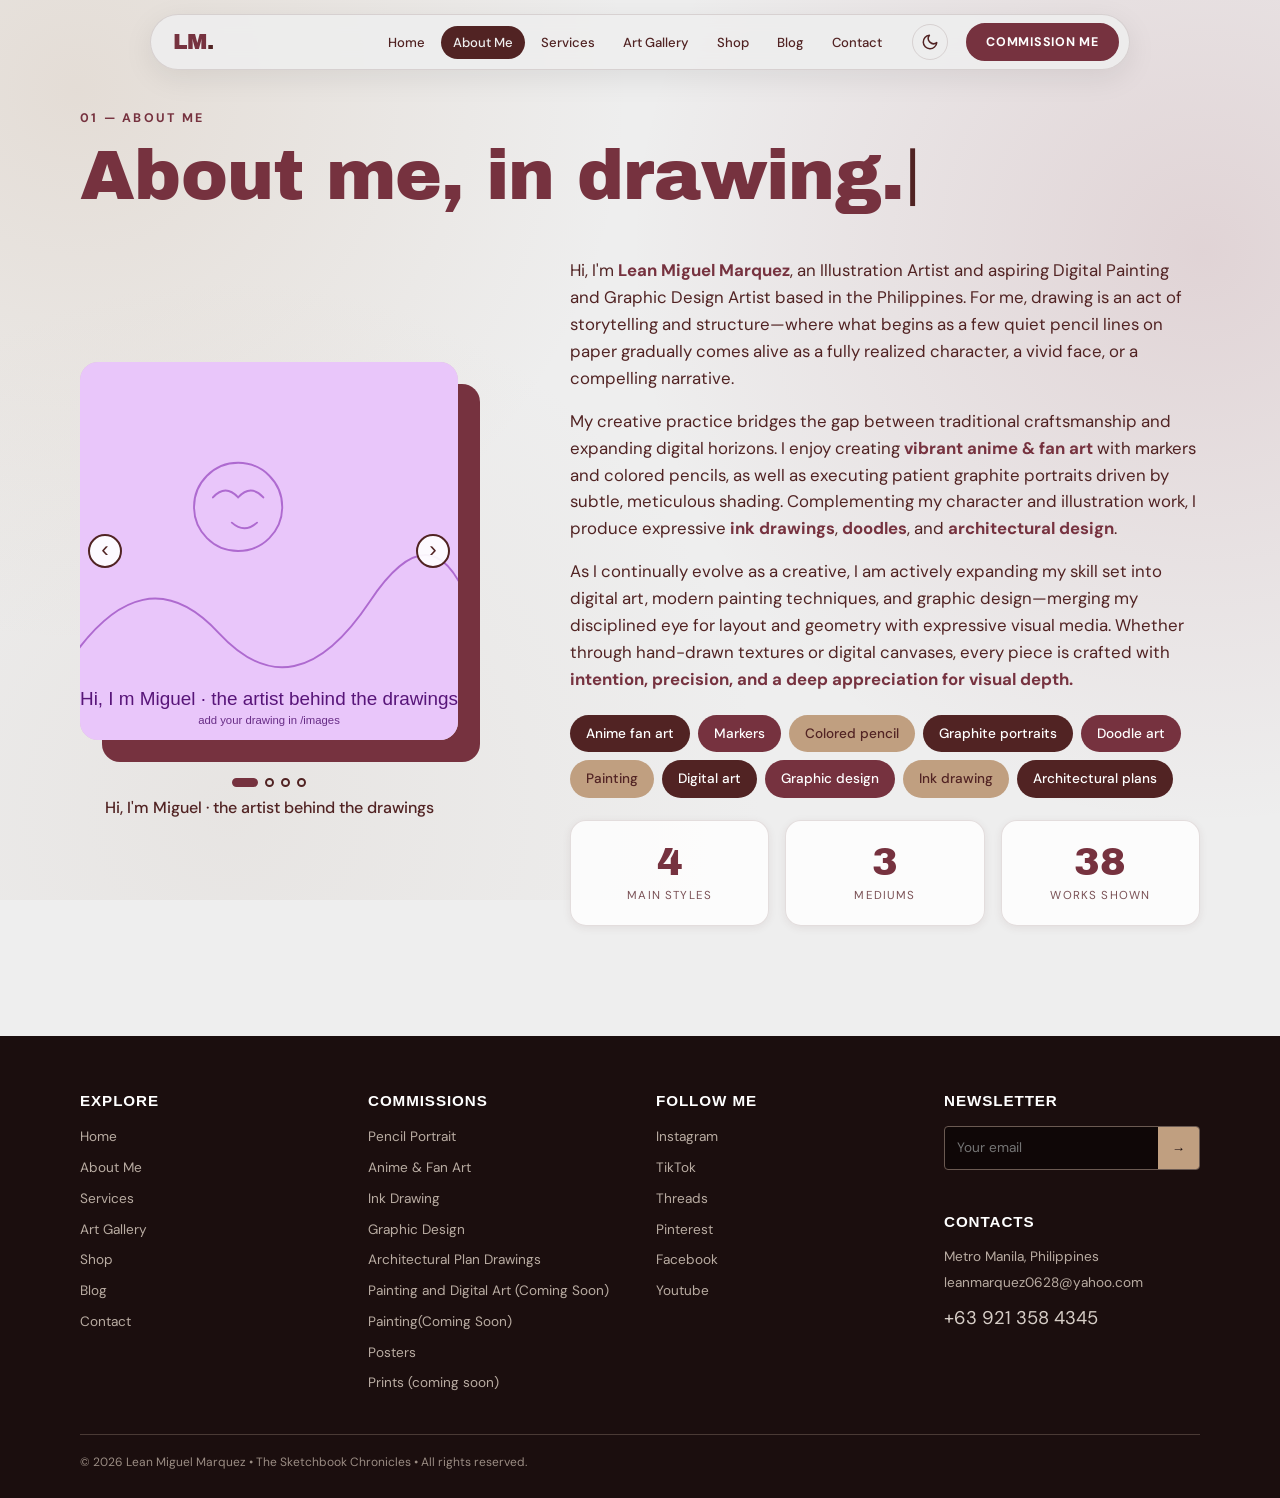
==== commit d8401ec9: "Correct the About page wording and improve readability while preserving the site’s existing structur" ====
--- a/about.html
+++ b/about.html
@@ -9,10 +9,13 @@
     content="Hand-drawn anime fan art, pencil portraits, ink drawings and architectural plans." />
   <link rel="preconnect" href="https://fonts.googleapis.com" />
   <link rel="preconnect" href="https://fonts.gstatic.com" crossorigin />
-  <link
-    href="https://fonts.googleapis.com/css2?family=Archivo+Black&family=Bungee&family=DM+Sans:wght@400;500;700&family=Playfair+Display:ital,wght@1,900&display=swap"
+  <link href="https://fonts.googleapis.com/css2?family=Archivo+Black&family=Bungee&family=DM+Sans:wght@400;500;700&family=Playfair+Display:ital,wght@1,900&display=swap"
     rel="stylesheet" />
-
+  
+  <link rel="icon" href="favicon.ico" sizes="any" />
+  <link rel="icon" type="image/png" sizes="32x32" href="favicon-32.png" />
+  <link rel="icon" type="image/png" sizes="512x512" href="favicon-512.png" />
+  <link rel="apple-touch-icon" href="apple-touch-icon.png" />
   <link rel="stylesheet" href="style.css" />
 </head>
 
@@ -64,24 +67,12 @@
             </div>
           </div>
           <div class="about-text reveal">
-            <p>Hi, I'm <strong>Lean Miguel Marquez</strong>. an Illustration Artist and aspiring Digital, Painting, and
-              Graphic Design Artist based in the Philippines. For me, drawing is an act of storytelling and
-              structure—where what begins as a few quiet pencil lines on paper gradually comes alive as a fully realized
-              character, a vivid face, or a compelling narrative.</p>
-            <p>My creative practice bridges the gap between traditional craftsmanship and expanding digital horizons. I
-              enjoy creating <strong>vibrant anime & fan art</strong> with markers and colored pencils, as well as
-              executing patient
-              graphite portraits driven by subtle, meticulous shading. Complementing my character and illustration work,
-              I produce expressive <strong>ink drawings</strong>, <strong>doodles</strong>, and <strong>architectural
-                design</strong>.</p>
-            <p>As I continually evolve as a creative, I am actively expanding my skill set into digital art, modern
-              painting techniques, and graphic design—merging my disciplined eye for layout and geometry with expressive
-              visual media. Whether through hand-drawn textures or digital canvases, every piece is crafted with
-              <strong>intention, precision, and a deep appreciation for visual depth.</strong></p>
+            <p>Hi, I'm <strong>Lean Miguel Marquez</strong>, an Illustration Artist and aspiring Digital Painting and Graphic Design Artist based in the Philippines. For me, drawing is an act of storytelling and structure—where what begins as a few quiet pencil lines on paper gradually comes alive as a fully realized character, a vivid face, or a compelling narrative.</p>
+            <p>My creative practice bridges the gap between traditional craftsmanship and expanding digital horizons. I enjoy creating <strong>vibrant anime &amp; fan art</strong> with markers and colored pencils, as well as executing patient graphite portraits driven by subtle, meticulous shading. Complementing my character and illustration work, I produce expressive <strong>ink drawings</strong>, <strong>doodles</strong>, and <strong>architectural design</strong>.</p>
+            <p>As I continually evolve as a creative, I am actively expanding my skill set into digital art, modern painting techniques, and graphic design—merging my disciplined eye for layout and geometry with expressive visual media. Whether through hand-drawn textures or digital canvases, every piece is crafted with <strong>intention, precision, and a deep appreciation for visual depth.</strong></p>
             <div class="chips">
               <span>Anime fan art</span><span>Markers</span><span>Colored pencil</span><span>Graphite
-                portraits</span><span>Doodle art</span><span>Painting</span><span>Digital art</span><span>Graphic
-                design</span><span>Ink
+                portraits</span><span>Doodle art</span><span>Painting</span><span>Digital art</span><span>Graphic design</span><span>Ink
                 drawing</span><span>Architectural plans</span>
             </div>
             <div class="stats">
@@ -117,7 +108,7 @@
           <li><a href="services.html">Ink Drawing</a></li>
           <li><a href="services.html">Graphic Design</a></li>
           <li><a href="services.html">Architectural Plan Drawings</a></li>
-          <li><a href="services.html">Painting and Digital Art (Coming Soon)</a></li>
+          <li><a href="shop.html">Painting and Digital Art (Coming Soon)</a></li>
           <li><a href="shop.html">Painting(Coming Soon)</a></li>
           <li><a href="shop.html">Posters</a></li>
           <li><a href="shop.html">Prints (coming soon)</a></li>
@@ -131,7 +122,7 @@
           <li><a href="https://www.threads.net/@lnmglmrqz" target="_blank" rel="noopener">Threads</a></li>
           <li><a href="https://www.pinterest.com/lnmglmrqz/" target="_blank" rel="noopener">Pinterest</a></li>
           <li><a href="https://www.facebook.com/lnmglmrq" target="_blank" rel="noopener">Facebook</a></li>
-          <li><a href="https://www.youtube.com/@lnmglmrq" target="_blank" rel="noopener">Youtube</a></li>
+          <li><a href="https://www.youtube.com/@lnmglmrqz" target="_blank" rel="noopener">Youtube</a></li>
         </ul>
       </div>
       <div class="foot-col">
@@ -147,8 +138,7 @@
         <p class="foot-phone"><a href="tel:+639213584345">+63 921 358 4345</a></p>
       </div>
     </div>
-    <p class="foot-copy">© <span id="year"></span> Lean Miguel Marquez • The Sketchbook Chronicles • All rights
-      reserved.</p>
+    <p class="foot-copy">© <span id="year"></span> Lean Miguel Marquez • The Sketchbook Chronicles • All rights reserved.</p>
   </footer>
 
   <!-- Lightbox -->
@@ -158,8 +148,8 @@
     <p id="lbCap"></p>
   </dialog>
 
-
+  
   <script src="script.js"></script>
 </body>
 
-</html>+</html>
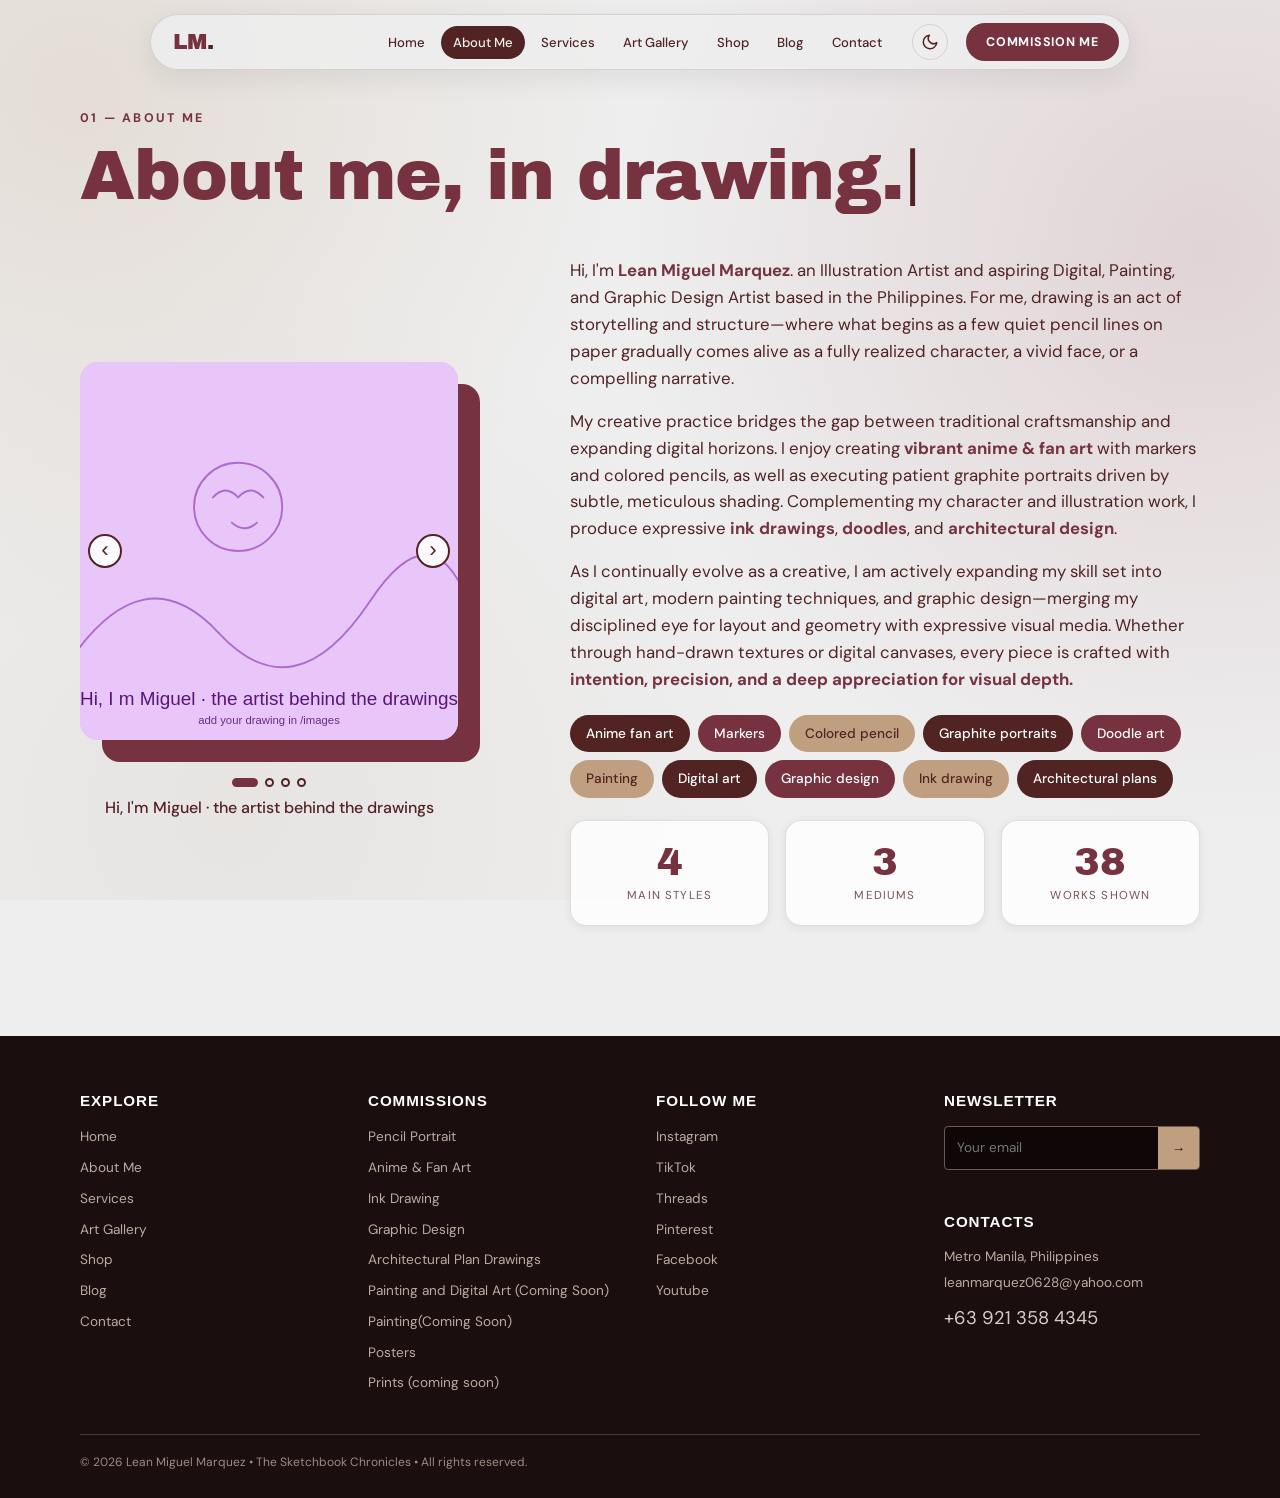
==== commit 0c924489: "Add files via upload" ====
--- a/about.html
+++ b/about.html
@@ -67,7 +67,7 @@
             </div>
           </div>
           <div class="about-text reveal">
-            <p>Hi, I'm <strong>Lean Miguel Marquez</strong>, an Illustration Artist and aspiring Digital Painting and Graphic Design Artist based in the Philippines. For me, drawing is an act of storytelling and structure—where what begins as a few quiet pencil lines on paper gradually comes alive as a fully realized character, a vivid face, or a compelling narrative.</p>
+            <p>Hi, I'm <strong>Lean Miguel Marquez</strong>. an Illustration Artist and aspiring Digital, Painting, and Graphic Design Artist based in the Philippines. For me, drawing is an act of storytelling and structure—where what begins as a few quiet pencil lines on paper gradually comes alive as a fully realized character, a vivid face, or a compelling narrative.</p>
             <p>My creative practice bridges the gap between traditional craftsmanship and expanding digital horizons. I enjoy creating <strong>vibrant anime &amp; fan art</strong> with markers and colored pencils, as well as executing patient graphite portraits driven by subtle, meticulous shading. Complementing my character and illustration work, I produce expressive <strong>ink drawings</strong>, <strong>doodles</strong>, and <strong>architectural design</strong>.</p>
             <p>As I continually evolve as a creative, I am actively expanding my skill set into digital art, modern painting techniques, and graphic design—merging my disciplined eye for layout and geometry with expressive visual media. Whether through hand-drawn textures or digital canvases, every piece is crafted with <strong>intention, precision, and a deep appreciation for visual depth.</strong></p>
             <div class="chips">
@@ -152,4 +152,4 @@
   <script src="script.js"></script>
 </body>
 
-</html>
+</html>
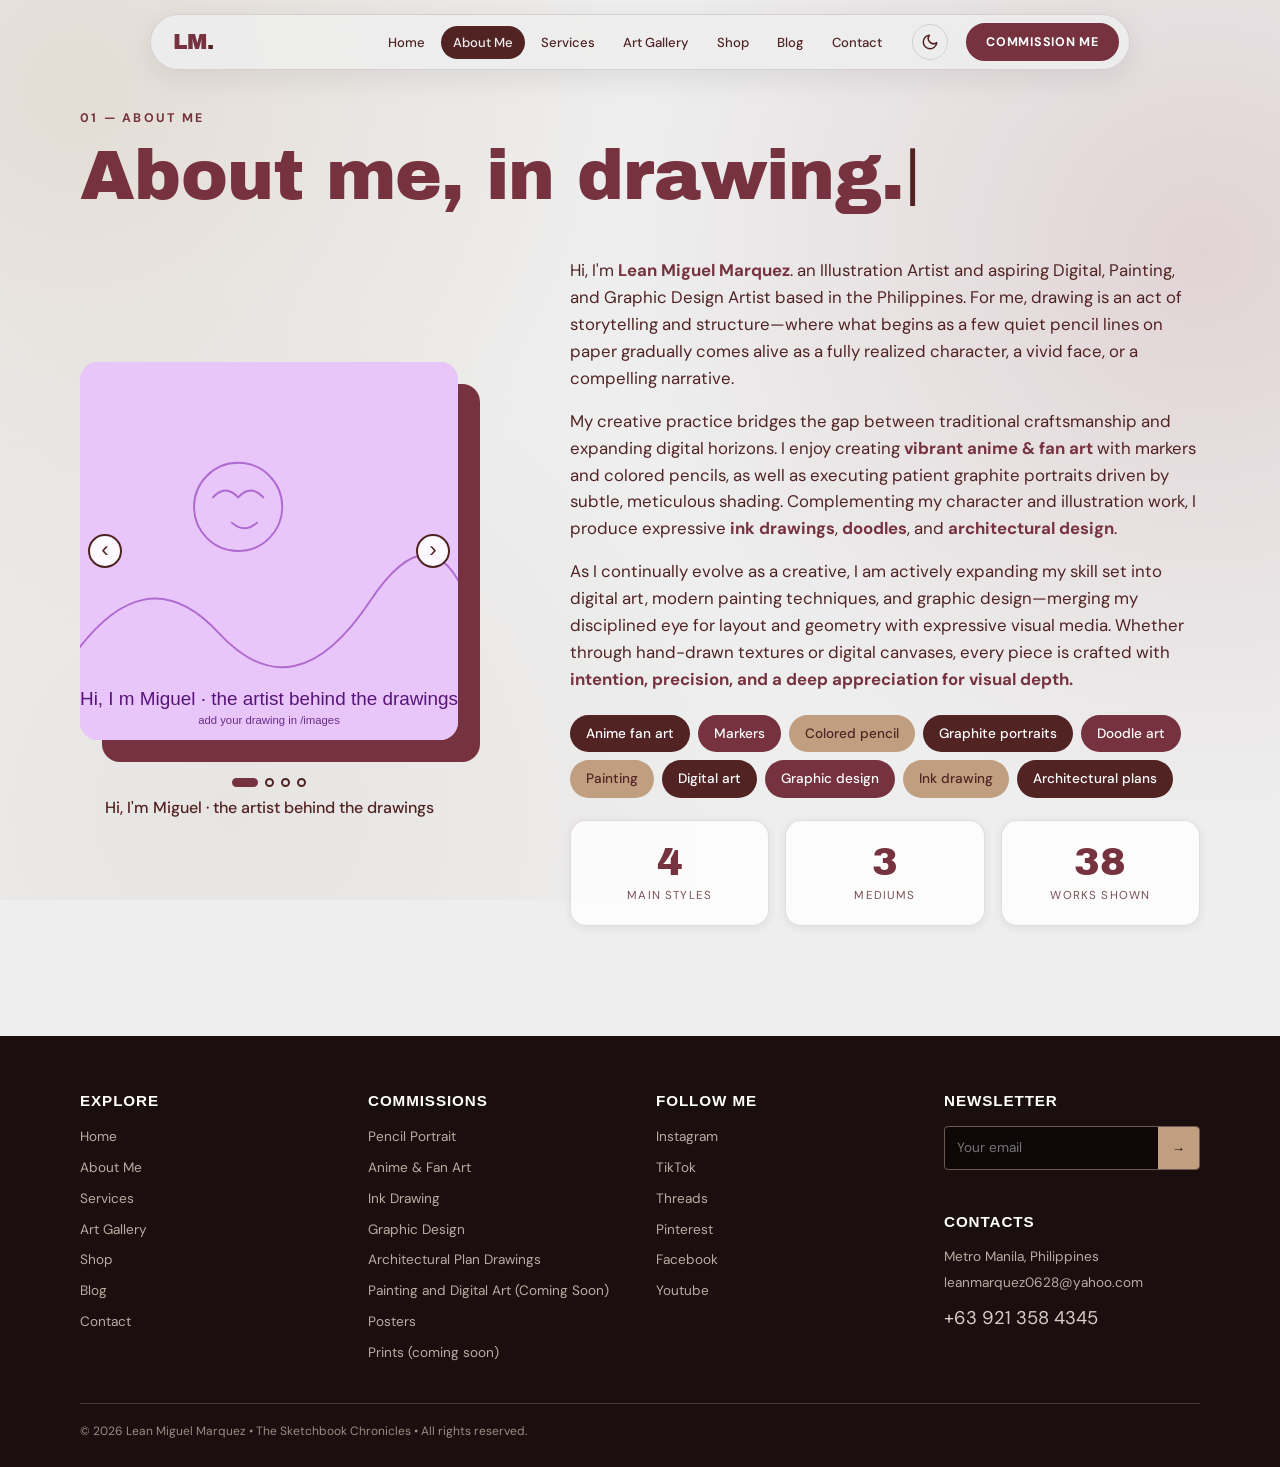
==== commit b60898d0: "Add files via upload" ====
--- a/about.html
+++ b/about.html
@@ -9,9 +9,10 @@
     content="Hand-drawn anime fan art, pencil portraits, ink drawings and architectural plans." />
   <link rel="preconnect" href="https://fonts.googleapis.com" />
   <link rel="preconnect" href="https://fonts.gstatic.com" crossorigin />
-  <link href="https://fonts.googleapis.com/css2?family=Archivo+Black&family=Bungee&family=DM+Sans:wght@400;500;700&family=Playfair+Display:ital,wght@1,900&display=swap"
+  <link
+    href="https://fonts.googleapis.com/css2?family=Archivo+Black&family=Bungee&family=DM+Sans:wght@400;500;700&family=Playfair+Display:ital,wght@1,900&display=swap"
     rel="stylesheet" />
-  
+
   <link rel="icon" href="favicon.ico" sizes="any" />
   <link rel="icon" type="image/png" sizes="32x32" href="favicon-32.png" />
   <link rel="icon" type="image/png" sizes="512x512" href="favicon-512.png" />
@@ -67,12 +68,23 @@
             </div>
           </div>
           <div class="about-text reveal">
-            <p>Hi, I'm <strong>Lean Miguel Marquez</strong>. an Illustration Artist and aspiring Digital, Painting, and Graphic Design Artist based in the Philippines. For me, drawing is an act of storytelling and structure—where what begins as a few quiet pencil lines on paper gradually comes alive as a fully realized character, a vivid face, or a compelling narrative.</p>
-            <p>My creative practice bridges the gap between traditional craftsmanship and expanding digital horizons. I enjoy creating <strong>vibrant anime &amp; fan art</strong> with markers and colored pencils, as well as executing patient graphite portraits driven by subtle, meticulous shading. Complementing my character and illustration work, I produce expressive <strong>ink drawings</strong>, <strong>doodles</strong>, and <strong>architectural design</strong>.</p>
-            <p>As I continually evolve as a creative, I am actively expanding my skill set into digital art, modern painting techniques, and graphic design—merging my disciplined eye for layout and geometry with expressive visual media. Whether through hand-drawn textures or digital canvases, every piece is crafted with <strong>intention, precision, and a deep appreciation for visual depth.</strong></p>
+            <p>Hi, I'm <strong>Lean Miguel Marquez</strong>. an Illustration Artist and aspiring Digital, Painting, and
+              Graphic Design Artist based in the Philippines. For me, drawing is an act of storytelling and
+              structure—where what begins as a few quiet pencil lines on paper gradually comes alive as a fully realized
+              character, a vivid face, or a compelling narrative.</p>
+            <p>My creative practice bridges the gap between traditional craftsmanship and expanding digital horizons. I
+              enjoy creating <strong>vibrant anime &amp; fan art</strong> with markers and colored pencils, as well as
+              executing patient graphite portraits driven by subtle, meticulous shading. Complementing my character and
+              illustration work, I produce expressive <strong>ink drawings</strong>, <strong>doodles</strong>, and
+              <strong>architectural design</strong>.</p>
+            <p>As I continually evolve as a creative, I am actively expanding my skill set into digital art, modern
+              painting techniques, and graphic design—merging my disciplined eye for layout and geometry with expressive
+              visual media. Whether through hand-drawn textures or digital canvases, every piece is crafted with
+              <strong>intention, precision, and a deep appreciation for visual depth.</strong></p>
             <div class="chips">
               <span>Anime fan art</span><span>Markers</span><span>Colored pencil</span><span>Graphite
-                portraits</span><span>Doodle art</span><span>Painting</span><span>Digital art</span><span>Graphic design</span><span>Ink
+                portraits</span><span>Doodle art</span><span>Painting</span><span>Digital art</span><span>Graphic
+                design</span><span>Ink
                 drawing</span><span>Architectural plans</span>
             </div>
             <div class="stats">
@@ -109,7 +121,6 @@
           <li><a href="services.html">Graphic Design</a></li>
           <li><a href="services.html">Architectural Plan Drawings</a></li>
           <li><a href="shop.html">Painting and Digital Art (Coming Soon)</a></li>
-          <li><a href="shop.html">Painting(Coming Soon)</a></li>
           <li><a href="shop.html">Posters</a></li>
           <li><a href="shop.html">Prints (coming soon)</a></li>
         </ul>
@@ -138,7 +149,8 @@
         <p class="foot-phone"><a href="tel:+639213584345">+63 921 358 4345</a></p>
       </div>
     </div>
-    <p class="foot-copy">© <span id="year"></span> Lean Miguel Marquez • The Sketchbook Chronicles • All rights reserved.</p>
+    <p class="foot-copy">© <span id="year"></span> Lean Miguel Marquez • The Sketchbook Chronicles • All rights
+      reserved.</p>
   </footer>
 
   <!-- Lightbox -->
@@ -148,7 +160,7 @@
     <p id="lbCap"></p>
   </dialog>
 
-  
+
   <script src="script.js"></script>
 </body>
 
--- a/style.css
+++ b/style.css
@@ -1908,7 +1908,10 @@
   display: grid;
   place-items: center;
   text-decoration: none;
-  transition: transform 0.2s, background 0.2s, color 0.2s;
+  transition:
+    transform 0.2s,
+    background 0.2s,
+    color 0.2s;
 }
 .soc:hover {
   background: var(--yellow);
@@ -1963,7 +1966,9 @@
   letter-spacing: 0.1em;
   text-transform: uppercase;
   cursor: pointer;
-  transition: transform 0.2s, box-shadow 0.2s;
+  transition:
+    transform 0.2s,
+    box-shadow 0.2s;
 }
 .cf-submit:hover {
   transform: translate(-3px, -3px);
@@ -2063,21 +2068,86 @@
 }
 
 /* ===== Blog: Threads panel ===== */
-.feed-threads { grid-column: 1 / -1; }
-.feed-threads .feed-stats[data-net="threads"] { grid-template-columns: repeat(2, 1fr); max-width: 420px; margin: 0 auto; }
-.th-bio { margin: 0; padding: 0 22px 10px; text-align: center; color: var(--muted); font: 500 0.95rem var(--body); }
-.th-grid { display: grid; grid-template-columns: repeat(3, 1fr); gap: 16px; padding: 6px 18px 20px; }
-.th-card { display: flex; flex-direction: column; border: 2px solid var(--ink); background: var(--bg, var(--card)); color: var(--ink); text-decoration: none; overflow: hidden; transition: transform .2s; }
-.th-card:hover { transform: translateY(-4px); }
-.th-card img { width: 100%; aspect-ratio: 4 / 3; object-fit: cover; display: block; border-bottom: 2px solid var(--ink); }
-.th-body { padding: 12px 14px 14px; display: flex; flex-direction: column; gap: 6px; flex: 1; }
-.th-body small { font: 700 0.68rem var(--body); letter-spacing: .1em; text-transform: uppercase; color: var(--muted); }
-.th-body b { font: 700 1rem/1.3 var(--body); }
-.th-body p { margin: 0; font: 400 0.88rem/1.45 var(--body); color: var(--muted); }
-.th-counts { display: flex; flex-wrap: wrap; gap: 14px; margin-top: auto; padding-top: 8px; font: 700 0.85rem var(--body); }
-.th-counts span { display: inline-flex; align-items: center; gap: 5px; }
-@media (max-width: 900px) { .th-grid { grid-template-columns: 1fr; } }
-
+.feed-threads {
+  grid-column: 1 / -1;
+}
+.feed-threads .feed-stats[data-net="threads"] {
+  grid-template-columns: repeat(2, 1fr);
+  max-width: 420px;
+  margin: 0 auto;
+}
+.th-bio {
+  margin: 0;
+  padding: 0 22px 10px;
+  text-align: center;
+  color: var(--muted);
+  font: 500 0.95rem var(--body);
+}
+.th-grid {
+  display: grid;
+  grid-template-columns: repeat(3, 1fr);
+  gap: 16px;
+  padding: 6px 18px 20px;
+}
+.th-card {
+  display: flex;
+  flex-direction: column;
+  border: 2px solid var(--ink);
+  background: var(--bg, var(--card));
+  color: var(--ink);
+  text-decoration: none;
+  overflow: hidden;
+  transition: transform 0.2s;
+}
+.th-card:hover {
+  transform: translateY(-4px);
+}
+.th-card img {
+  width: 100%;
+  aspect-ratio: 4 / 3;
+  object-fit: cover;
+  display: block;
+  border-bottom: 2px solid var(--ink);
+}
+.th-body {
+  padding: 12px 14px 14px;
+  display: flex;
+  flex-direction: column;
+  gap: 6px;
+  flex: 1;
+}
+.th-body small {
+  font: 700 0.68rem var(--body);
+  letter-spacing: 0.1em;
+  text-transform: uppercase;
+  color: var(--muted);
+}
+.th-body b {
+  font: 700 1rem/1.3 var(--body);
+}
+.th-body p {
+  margin: 0;
+  font: 400 0.88rem/1.45 var(--body);
+  color: var(--muted);
+}
+.th-counts {
+  display: flex;
+  flex-wrap: wrap;
+  gap: 14px;
+  margin-top: auto;
+  padding-top: 8px;
+  font: 700 0.85rem var(--body);
+}
+.th-counts span {
+  display: inline-flex;
+  align-items: center;
+  gap: 5px;
+}
+@media (max-width: 900px) {
+  .th-grid {
+    grid-template-columns: 1fr;
+  }
+}
 
 /* ===== Graphic design tab: tall poster tiles (3 across) ===== */
 .gallery-slide.posters {
@@ -2164,16 +2234,40 @@
 body,
 :root[data-theme="dark"] body {
   background-image:
-    radial-gradient(circle at 6% 10%, rgba(192, 159, 128, 0.22), transparent 38%),
-    radial-gradient(circle at 94% 28%, rgba(154, 74, 87, 0.16), transparent 42%),
-    radial-gradient(circle at 18% 90%, rgba(215, 206, 199, 0.3), transparent 40%);
+    radial-gradient(
+      circle at 6% 10%,
+      rgba(192, 159, 128, 0.22),
+      transparent 38%
+    ),
+    radial-gradient(
+      circle at 94% 28%,
+      rgba(154, 74, 87, 0.16),
+      transparent 42%
+    ),
+    radial-gradient(
+      circle at 18% 90%,
+      rgba(215, 206, 199, 0.3),
+      transparent 40%
+    );
   background-size: auto;
 }
 :root[data-theme="dark"] body {
   background-image:
-    radial-gradient(circle at 6% 10%, rgba(192, 159, 128, 0.12), transparent 38%),
-    radial-gradient(circle at 94% 28%, rgba(154, 74, 87, 0.16), transparent 42%),
-    radial-gradient(circle at 18% 90%, rgba(215, 206, 199, 0.06), transparent 40%);
+    radial-gradient(
+      circle at 6% 10%,
+      rgba(192, 159, 128, 0.12),
+      transparent 38%
+    ),
+    radial-gradient(
+      circle at 94% 28%,
+      rgba(154, 74, 87, 0.16),
+      transparent 42%
+    ),
+    radial-gradient(
+      circle at 18% 90%,
+      rgba(215, 206, 199, 0.06),
+      transparent 40%
+    );
 }
 #bg {
   display: none;
@@ -2212,7 +2306,6 @@
   margin-bottom: 26px;
   font-size: 1.02rem;
 }
-
 
 /* ===== Services + Blog sections: maroon in light mode, tan in dark mode ===== */
 .band,
@@ -2334,7 +2427,9 @@
   font: 2.4rem var(--display);
   color: transparent;
   -webkit-text-stroke: 1.5px #c09f80;
-  transition: transform 0.35s, -webkit-text-stroke-color 0.3s;
+  transition:
+    transform 0.35s,
+    -webkit-text-stroke-color 0.3s;
 }
 :root[data-theme="dark"] .band .cards .card .num {
   color: transparent;
@@ -2422,7 +2517,10 @@
     content: "";
   }
   .art figcaption b {
-    font: 600 1rem/1.25 "Playfair Display", Georgia, serif;
+    font:
+      600 1rem/1.25 "Playfair Display",
+      Georgia,
+      serif;
     font-style: normal;
   }
   .gallery-slide[data-n="9"]:not(.posters) .art:nth-child(6) figcaption,
@@ -2437,11 +2535,16 @@
 #graphic .lead {
   margin-bottom: 36px;
 }
-.gallery-slide.posters .art figcaption small { display: none; }
+.gallery-slide.posters .art figcaption small {
+  display: none;
+}
 
 /* ===== Shop (coming soon) ===== */
 .shop-title {
-  font: 600 1.5rem/1.2 "Playfair Display", Georgia, serif;
+  font:
+    600 1.5rem/1.2 "Playfair Display",
+    Georgia,
+    serif;
   margin: 34px 0 16px;
   display: flex;
   align-items: center;
@@ -2478,7 +2581,9 @@
   bottom: 8px;
   background: #76323f;
   color: #fff;
-  font: 700 0.6rem/1 "Inter", sans-serif;
+  font:
+    700 0.6rem/1 "Inter",
+    sans-serif;
   letter-spacing: 0.08em;
   text-transform: uppercase;
   padding: 5px 8px;
@@ -2515,52 +2620,148 @@
   color: #1f1414;
 }
 @media (max-width: 900px) {
-  .shop-list { grid-template-columns: repeat(3, 1fr); }
+  .shop-list {
+    grid-template-columns: repeat(3, 1fr);
+  }
 }
 @media (max-width: 520px) {
-  .shop-list { grid-template-columns: repeat(2, 1fr); gap: 12px; }
-}
-.shop-badge{display:none}
+  .shop-list {
+    grid-template-columns: repeat(2, 1fr);
+    gap: 12px;
+  }
+}
+.shop-badge {
+  display: none;
+}
 
 /* ===== Pinterest panel ===== */
-.feed-pin { grid-column: 1 / -1; }
-.feed-pin .pin-stats { grid-template-columns: repeat(2, 1fr); max-width: 420px; margin: 0 auto; }
-.pin-tabs { display: flex; justify-content: center; gap: 56px; margin: 18px 0 14px; font-weight: 700; }
-.pin-tabs span { padding-bottom: 6px; opacity: 0.6; border-bottom: 3px solid transparent; }
-.pin-tabs span.on { opacity: 1; border-color: var(--ink); }
-.pb-grid { display: grid; grid-template-columns: repeat(5, 1fr); gap: 14px; }
-.pb-card { display: block; color: inherit; text-decoration: none; }
-.pb-card b { display: block; margin-top: 8px; font-size: 0.95rem; line-height: 1.25; }
-.pb-card small { opacity: 0.7; font-size: 0.78rem; }
-.pb-mos { display: grid; grid-template-columns: 2fr 1fr; grid-template-rows: 1fr 1fr; gap: 2px; aspect-ratio: 3 / 2; border-radius: 16px; overflow: hidden; }
-.pb-mos > :first-child { grid-row: 1 / 3; }
-.pb-mos img, .pb-ph { width: 100%; height: 100%; object-fit: cover; display: block; }
-.pb-ph.a { background: #76323f; } .pb-ph.b { background: #c09f80; } .pb-ph.c { background: #d7cec7; }
-.pb-card:hover .pb-mos { box-shadow: 0 8px 20px rgba(81, 35, 35, 0.3); }
-.pin-site { display: block; text-align: center; margin-top: 18px; font-weight: 600; color: var(--ink); }
-@media (max-width: 900px) { .pb-grid { grid-template-columns: repeat(2, 1fr); } }
+.feed-pin {
+  grid-column: 1 / -1;
+}
+.feed-pin .pin-stats {
+  grid-template-columns: repeat(2, 1fr);
+  max-width: 420px;
+  margin: 0 auto;
+}
+.pin-tabs {
+  display: flex;
+  justify-content: center;
+  gap: 56px;
+  margin: 18px 0 14px;
+  font-weight: 700;
+}
+.pin-tabs span {
+  padding-bottom: 6px;
+  opacity: 0.6;
+  border-bottom: 3px solid transparent;
+}
+.pin-tabs span.on {
+  opacity: 1;
+  border-color: var(--ink);
+}
+.pb-grid {
+  display: grid;
+  grid-template-columns: repeat(5, 1fr);
+  gap: 14px;
+}
+.pb-card {
+  display: block;
+  color: inherit;
+  text-decoration: none;
+}
+.pb-card b {
+  display: block;
+  margin-top: 8px;
+  font-size: 0.95rem;
+  line-height: 1.25;
+}
+.pb-card small {
+  opacity: 0.7;
+  font-size: 0.78rem;
+}
+.pb-mos {
+  display: grid;
+  grid-template-columns: 2fr 1fr;
+  grid-template-rows: 1fr 1fr;
+  gap: 2px;
+  aspect-ratio: 3 / 2;
+  border-radius: 16px;
+  overflow: hidden;
+}
+.pb-mos > :first-child {
+  grid-row: 1 / 3;
+}
+.pb-mos img,
+.pb-ph {
+  width: 100%;
+  height: 100%;
+  object-fit: cover;
+  display: block;
+}
+.pb-ph.a {
+  background: #76323f;
+}
+.pb-ph.b {
+  background: #c09f80;
+}
+.pb-ph.c {
+  background: #d7cec7;
+}
+.pb-card:hover .pb-mos {
+  box-shadow: 0 8px 20px rgba(81, 35, 35, 0.3);
+}
+.pin-site {
+  display: block;
+  text-align: center;
+  margin-top: 18px;
+  font-weight: 600;
+  color: var(--ink);
+}
+@media (max-width: 900px) {
+  .pb-grid {
+    grid-template-columns: repeat(2, 1fr);
+  }
+}
 
 /* ===== Shop: Notify me button ===== */
 .shop-buy .notify {
   background: #76323f;
   color: #fff;
-  font: 700 0.68rem/1 "Inter", sans-serif;
+  font:
+    700 0.68rem/1 "Inter",
+    sans-serif;
   letter-spacing: 0.04em;
   text-transform: uppercase;
   padding: 8px 10px;
   border-radius: 999px;
   text-decoration: none;
   white-space: nowrap;
-  transition: transform 0.15s, background 0.15s;
+  transition:
+    transform 0.15s,
+    background 0.15s;
 }
 .shop-buy .notify:hover,
-.shop-buy .notify:focus-visible { background: #512323; transform: translateY(-2px); }
-:root[data-theme="dark"] .shop-buy .notify { background: #d7cec7; color: #512323; }
-@media (max-width: 520px) { .shop-buy { flex-direction: column; align-items: flex-start; } }
+.shop-buy .notify:focus-visible {
+  background: #512323;
+  transform: translateY(-2px);
+}
+:root[data-theme="dark"] .shop-buy .notify {
+  background: #d7cec7;
+  color: #512323;
+}
+@media (max-width: 520px) {
+  .shop-buy {
+    flex-direction: column;
+    align-items: flex-start;
+  }
+}
 
 /* ===== Services: how to commission ===== */
 .steps-title {
-  font: 600 1.6rem/1.2 "Playfair Display", Georgia, serif;
+  font:
+    600 1.6rem/1.2 "Playfair Display",
+    Georgia,
+    serif;
   margin: 56px 0 20px;
 }
 .steps {
@@ -2590,27 +2791,61 @@
 }
 .step-num {
   display: block;
-  font: 700 2.4rem/1 "Inter", sans-serif;
+  font:
+    700 2.4rem/1 "Inter",
+    sans-serif;
   color: transparent;
   -webkit-text-stroke: 1.5px #c09f80;
   margin-bottom: 8px;
 }
-.step h4 { margin: 0 0 6px; font-size: 1.05rem; }
-.step p { margin: 0; font-size: 0.9rem; line-height: 1.5; opacity: 0.9; }
-.steps-cta { margin: 28px 0 0; text-align: center; }
+.step h4 {
+  margin: 0 0 6px;
+  font-size: 1.05rem;
+}
+.step p {
+  margin: 0;
+  font-size: 0.9rem;
+  line-height: 1.5;
+  opacity: 0.9;
+}
+.steps-cta {
+  margin: 28px 0 0;
+  text-align: center;
+}
 @media (max-width: 900px) {
-  .steps { grid-template-columns: repeat(2, 1fr); }
-  .step:not(:last-child)::after { display: none; }
-}
-@media (max-width: 520px) { .steps { grid-template-columns: 1fr; } }
+  .steps {
+    grid-template-columns: repeat(2, 1fr);
+  }
+  .step:not(:last-child)::after {
+    display: none;
+  }
+}
+@media (max-width: 520px) {
+  .steps {
+    grid-template-columns: 1fr;
+  }
+}
 
 /* ===== Graphic design sliding strip ===== */
-.design-reel { padding: 36px 0 20px; }
-.design-reel .showreel-box { height: clamp(340px, 52vw, 520px); }
-.design-reel .strip { animation-duration: 40s; }
-.design-reel .sk { aspect-ratio: 707 / 1000; height: 80%; }
-.design-reel .sk img { object-position: 50% 50%; }
-#graphic .container[hidden] { display: none; }
+.design-reel {
+  padding: 36px 0 20px;
+}
+.design-reel .showreel-box {
+  height: clamp(340px, 52vw, 520px);
+}
+.design-reel .strip {
+  animation-duration: 40s;
+}
+.design-reel .sk {
+  aspect-ratio: 707 / 1000;
+  height: 80%;
+}
+.design-reel .sk img {
+  object-position: 50% 50%;
+}
+#graphic .container[hidden] {
+  display: none;
+}
 
 /* ===== Footer (4 columns) ===== */
 .footer {
@@ -2628,23 +2863,79 @@
 }
 .footer h4 {
   margin: 0 0 16px;
-  font: 700 0.95rem/1.2 "Inter", sans-serif;
+  font:
+    700 0.95rem/1.2 "Inter",
+    sans-serif;
   letter-spacing: 0.06em;
   text-transform: uppercase;
   color: #fff;
 }
-.footer ul { list-style: none; margin: 0; padding: 0; display: grid; gap: 9px; }
-.footer a { color: #b9aca2; text-decoration: none; font-size: 0.85rem; }
-.footer a:hover, .footer a:focus-visible { color: #c09f80; }
-.foot-news { display: flex; border: 1px solid #6b5a52; border-radius: 4px; overflow: hidden; background: #0f0707; }
-.foot-news input { flex: 1; min-width: 0; background: transparent; border: 0; color: #fff; padding: 10px 12px; font: inherit; }
-.foot-news input:focus { outline: 2px solid #c09f80; outline-offset: -2px; }
-.foot-news button { border: 0; background: #c09f80; color: #1b0e0e; font-weight: 700; padding: 0 14px; cursor: pointer; }
-.foot-note { font-size: 0.78rem; color: #c09f80; margin: 8px 0 0; min-height: 1em; }
-.foot-h2 { margin-top: 22px !important; }
-.foot-text { margin: 0 0 6px; font-size: 0.85rem; color: #b9aca2; line-height: 1.5; }
-.foot-phone { margin: 10px 0 0; }
-.foot-phone a { font-size: 1.15rem; color: #d7cec7; }
+.footer ul {
+  list-style: none;
+  margin: 0;
+  padding: 0;
+  display: grid;
+  gap: 9px;
+}
+.footer a {
+  color: #b9aca2;
+  text-decoration: none;
+  font-size: 0.85rem;
+}
+.footer a:hover,
+.footer a:focus-visible {
+  color: #c09f80;
+}
+.foot-news {
+  display: flex;
+  border: 1px solid #6b5a52;
+  border-radius: 4px;
+  overflow: hidden;
+  background: #0f0707;
+}
+.foot-news input {
+  flex: 1;
+  min-width: 0;
+  background: transparent;
+  border: 0;
+  color: #fff;
+  padding: 10px 12px;
+  font: inherit;
+}
+.foot-news input:focus {
+  outline: 2px solid #c09f80;
+  outline-offset: -2px;
+}
+.foot-news button {
+  border: 0;
+  background: #c09f80;
+  color: #1b0e0e;
+  font-weight: 700;
+  padding: 0 14px;
+  cursor: pointer;
+}
+.foot-note {
+  font-size: 0.78rem;
+  color: #c09f80;
+  margin: 8px 0 0;
+  min-height: 1em;
+}
+.foot-h2 {
+  margin-top: 22px !important;
+}
+.foot-text {
+  margin: 0 0 6px;
+  font-size: 0.85rem;
+  color: #b9aca2;
+  line-height: 1.5;
+}
+.foot-phone {
+  margin: 10px 0 0;
+}
+.foot-phone a {
+  font-size: 1.15rem;
+  color: #d7cec7;
+}
 .foot-copy {
   width: min(1120px, 100%);
   margin: 40px auto 0;
@@ -2654,8 +2945,16 @@
   color: #9a8c83;
   line-height: 1.6;
 }
-@media (max-width: 900px) { .foot-grid { grid-template-columns: repeat(2, 1fr); } }
-@media (max-width: 520px) { .foot-grid { grid-template-columns: 1fr; } }
+@media (max-width: 900px) {
+  .foot-grid {
+    grid-template-columns: repeat(2, 1fr);
+  }
+}
+@media (max-width: 520px) {
+  .foot-grid {
+    grid-template-columns: 1fr;
+  }
+}
 
 /* ===== Graphic design: clean poster grid like the reference (posters carry their own names) ===== */
 .gallery-slide.posters {
@@ -2664,7 +2963,9 @@
 .gallery-slide.posters .art figcaption {
   display: none;
 }
-.design-reel { padding: 0 0 100px; }
+.design-reel {
+  padding: 0 0 100px;
+}
 
 /* ===== Shop: Coming soon cards ===== */
 .art.soon.shop-soon {
@@ -2675,133 +2976,483 @@
 }
 
 /* ===== YouTube panel ===== */
-
-.yt-h { margin: 22px 0 12px; font: 700 0.85rem/1 "Inter", sans-serif; letter-spacing: 0.1em; text-transform: uppercase; opacity: 0.85; }
-.yt-main { position: relative; display: block; border-radius: 14px; overflow: hidden; aspect-ratio: 16 / 7; background: #000; }
-.yt-main img { width: 100%; height: 100%; object-fit: cover; display: block; }
-.yt-play { position: absolute; inset: 0; margin: auto; width: 64px; height: 64px; border-radius: 50%; background: rgba(0,0,0,.55); color: #fff; display: grid; place-items: center; transition: transform .2s; }
-.yt-main:hover .yt-play, .yt-main:focus-visible .yt-play { transform: scale(1.12); }
-.yt-title { position: absolute; left: 0; right: 0; bottom: 0; padding: 40px 16px 14px; color: #fff; font-weight: 600; background: linear-gradient(transparent, rgba(20,8,8,.85)); }
-.yt-shorts { display: grid; grid-template-columns: repeat(3, 1fr); gap: 10px; }
-.yt-short { display: block; aspect-ratio: 1 / 1; border-radius: 12px; overflow: hidden; background: #000; }
-.yt-short img { width: 100%; height: 100%; object-fit: cover; display: block; transition: transform .25s; }
-.yt-short:hover img, .yt-short:focus-visible img { transform: scale(1.05); }
-@media (max-width: 700px) { .yt-shorts { grid-template-columns: repeat(3, 1fr); gap: 6px; } .yt-main { aspect-ratio: 16 / 9; } }
+.feed-yt {
+  grid-column: 1 / -1;
+}
+.yt-h {
+  margin: 22px 0 12px;
+  font:
+    700 0.85rem/1 "Inter",
+    sans-serif;
+  letter-spacing: 0.1em;
+  text-transform: uppercase;
+  opacity: 0.85;
+}
+.yt-main {
+  position: relative;
+  display: block;
+  border-radius: 14px;
+  overflow: hidden;
+  aspect-ratio: 16 / 7;
+  background: #000;
+}
+.yt-main img {
+  width: 100%;
+  height: 100%;
+  object-fit: cover;
+  display: block;
+}
+.yt-play {
+  position: absolute;
+  inset: 0;
+  margin: auto;
+  width: 64px;
+  height: 64px;
+  border-radius: 50%;
+  background: rgba(0, 0, 0, 0.55);
+  color: #fff;
+  display: grid;
+  place-items: center;
+  transition: transform 0.2s;
+}
+.yt-main:hover .yt-play,
+.yt-main:focus-visible .yt-play {
+  transform: scale(1.12);
+}
+.yt-title {
+  position: absolute;
+  left: 0;
+  right: 0;
+  bottom: 0;
+  padding: 40px 16px 14px;
+  color: #fff;
+  font-weight: 600;
+  background: linear-gradient(transparent, rgba(20, 8, 8, 0.85));
+}
+.yt-shorts {
+  display: grid;
+  grid-template-columns: repeat(5, 1fr);
+  gap: 10px;
+}
+.yt-short {
+  display: block;
+  aspect-ratio: 9 / 13;
+  border-radius: 12px;
+  overflow: hidden;
+  background: #000;
+}
+.yt-short img {
+  width: 100%;
+  height: 100%;
+  object-fit: cover;
+  display: block;
+  transition: transform 0.25s;
+}
+.yt-short:hover img,
+.yt-short:focus-visible img {
+  transform: scale(1.05);
+}
+@media (max-width: 700px) {
+  .yt-shorts {
+    grid-template-columns: repeat(2, 1fr);
+  }
+  .yt-main {
+    aspect-ratio: 16 / 9;
+  }
+}
 
 /* Painting & digital gallery */
-.pd-grid{display:grid;grid-template-columns:1fr 1fr;gap:28px;margin-top:28px}
-.pd-col h3{margin:0 0 6px;font-size:1.4rem}
-.pd-col>p{margin:0 0 14px;opacity:.85;max-width:46ch}
-.pd-col .art.soon{width:100%}
-@media(max-width:700px){.pd-grid{grid-template-columns:1fr}}
-
-.pd-desc{text-align:center;margin:0 auto 18px;max-width:60ch;opacity:.85}
-#painting-digital .gallery-frame{margin-top:28px}
+.pd-grid {
+  display: grid;
+  grid-template-columns: 1fr 1fr;
+  gap: 28px;
+  margin-top: 28px;
+}
+.pd-col h3 {
+  margin: 0 0 6px;
+  font-size: 1.4rem;
+}
+.pd-col > p {
+  margin: 0 0 14px;
+  opacity: 0.85;
+  max-width: 46ch;
+}
+.pd-col .art.soon {
+  width: 100%;
+}
+@media (max-width: 700px) {
+  .pd-grid {
+    grid-template-columns: 1fr;
+  }
+}
+
+.pd-desc {
+  text-align: center;
+  margin: 0 auto 18px;
+  max-width: 60ch;
+  opacity: 0.85;
+}
+#painting-digital .gallery-frame {
+  margin-top: 28px;
+}
 
 /* Shop products */
-.prod-list{display:grid;grid-template-columns:repeat(4,1fr);gap:22px}
-.prod img{width:100%;aspect-ratio:8.5/11;object-fit:cover;display:block;border:6px solid #1f1414;border-radius:2px;box-shadow:0 8px 20px rgba(81,35,35,.25);cursor:zoom-in;background:#fff}
-.prod h4{margin:12px 0 4px;font-size:1rem}
-.prod-meta{display:flex;flex-direction:column;gap:2px;margin:0 0 10px;font-size:.8rem;opacity:.8}
-.prod-buy{display:flex;align-items:center;justify-content:space-between;gap:8px}
-.prod-buy b{font-size:1.05rem}
-.prod-order{background:#76323f;color:#fff;font:700 .72rem/1 "Inter",sans-serif;letter-spacing:.05em;text-transform:uppercase;padding:9px 14px;border-radius:999px;text-decoration:none}
-.prod-order:hover{background:#512323}
-:root[data-theme="dark"] .prod-order{background:#d7cec7;color:#512323}
-@media(max-width:900px){.prod-list{grid-template-columns:repeat(2,1fr);gap:16px}}
+.prod-list {
+  display: grid;
+  grid-template-columns: repeat(4, 1fr);
+  gap: 22px;
+}
+.prod img {
+  width: 100%;
+  aspect-ratio: 8.5/11;
+  object-fit: cover;
+  display: block;
+  border: 6px solid #1f1414;
+  border-radius: 2px;
+  box-shadow: 0 8px 20px rgba(81, 35, 35, 0.25);
+  cursor: zoom-in;
+  background: #fff;
+}
+.prod h4 {
+  margin: 12px 0 4px;
+  font-size: 1rem;
+}
+.prod-meta {
+  display: flex;
+  flex-direction: column;
+  gap: 2px;
+  margin: 0 0 10px;
+  font-size: 0.8rem;
+  opacity: 0.8;
+}
+.prod-buy {
+  display: flex;
+  align-items: center;
+  justify-content: space-between;
+  gap: 8px;
+}
+.prod-buy b {
+  font-size: 1.05rem;
+}
+.prod-order {
+  background: #76323f;
+  color: #fff;
+  font:
+    700 0.72rem/1 "Inter",
+    sans-serif;
+  letter-spacing: 0.05em;
+  text-transform: uppercase;
+  padding: 9px 14px;
+  border-radius: 999px;
+  text-decoration: none;
+}
+.prod-order:hover {
+  background: #512323;
+}
+:root[data-theme="dark"] .prod-order {
+  background: #d7cec7;
+  color: #512323;
+}
+@media (max-width: 900px) {
+  .prod-list {
+    grid-template-columns: repeat(2, 1fr);
+    gap: 16px;
+  }
+}
 
 /* Order form */
-.order-dlg{border:0;border-radius:18px;padding:0;width:min(440px,94vw);max-height:92vh;background:var(--bg,#eee);color:var(--ink,#512323);box-shadow:0 24px 60px rgba(0,0,0,.4)}
-.order-dlg::backdrop{background:rgba(20,8,8,.6)}
-.order-form{display:flex;flex-direction:column;gap:12px;padding:22px;position:relative}
-.od-x{position:absolute;right:12px;top:8px;border:0;background:none;font-size:1.8rem;line-height:1;color:inherit;cursor:pointer}
-.od-head{display:flex;gap:14px;align-items:center;padding-right:24px}
-.od-head img{width:64px;aspect-ratio:8.5/11;object-fit:cover;border:3px solid #1f1414;border-radius:2px}
-.od-head h3{margin:0 0 4px;font-size:1.1rem}
-.od-head p{margin:0;font-size:.8rem;opacity:.8}
-.order-form label{display:flex;flex-direction:column;gap:5px;font-size:.78rem;font-weight:600}
-.order-form input,.order-form textarea,.order-form select{font:400 .95rem/1.3 "Inter",sans-serif;padding:10px 12px;border:1px solid color-mix(in srgb,currentColor 30%,transparent);border-radius:10px;background:color-mix(in srgb,var(--bg,#fff) 70%,#fff);color:inherit;width:100%;box-sizing:border-box}
-.od-row{display:grid;grid-template-columns:1fr 1fr;gap:12px}
-.od-qty{display:flex;align-items:stretch;gap:6px}
-.od-qty button{width:38px;border:1px solid color-mix(in srgb,currentColor 30%,transparent);border-radius:10px;background:none;color:inherit;font-size:1.1rem;cursor:pointer}
-.od-qty input{text-align:center;padding:10px 0}
-.od-total{margin:2px 0 0;font:700 1.1rem/1 "Inter",sans-serif}
-.od-err{margin:0;color:#b3261e;font-size:.82rem;min-height:1em}
-.od-send,.od-copy{border:0;background:#76323f;color:#fff;font:700 .85rem/1 "Inter",sans-serif;letter-spacing:.05em;text-transform:uppercase;padding:14px;border-radius:999px;cursor:pointer}
-.od-send:hover,.od-copy:hover{background:#512323}
-:root[data-theme="dark"] .od-send,:root[data-theme="dark"] .od-copy{background:#d7cec7;color:#512323}
-.od-hint{margin:0;font-size:.75rem;opacity:.7;text-align:center}
-.od-done{border:1px dashed currentColor;border-radius:12px;padding:12px;display:flex;flex-direction:column;gap:8px}
-.od-done[hidden]{display:none}
-.od-done p{margin:0;font-size:.85rem}
-.order-dlg{overflow:auto}
-.prod.print img{border:0;border-radius:2px}
-
-#graphic .gallery-frame{margin-top:0}
-#designGrid.gallery-slide.posters{min-height:0}
-.prod.tall img{aspect-ratio:707/1000}
-.prod{display:flex;flex-direction:column}
-.prod h4{min-height:2.6em}
-.prod-meta{flex:1}
-
-.prod-pager{margin-top:22px}
-.prod-list.slide-in{animation:prodIn .35s ease}
-@keyframes prodIn{from{opacity:0;transform:translateX(24px)}to{opacity:1;transform:none}}
-@media(prefers-reduced-motion:reduce){.prod-list.slide-in{animation:none}}
+.order-dlg {
+  border: 0;
+  border-radius: 18px;
+  padding: 0;
+  width: min(440px, 94vw);
+  max-height: 92vh;
+  background: var(--bg, #eee);
+  color: var(--ink, #512323);
+  box-shadow: 0 24px 60px rgba(0, 0, 0, 0.4);
+}
+.order-dlg::backdrop {
+  background: rgba(20, 8, 8, 0.6);
+}
+.order-form {
+  display: flex;
+  flex-direction: column;
+  gap: 12px;
+  padding: 22px;
+  position: relative;
+}
+.od-x {
+  position: absolute;
+  right: 12px;
+  top: 8px;
+  border: 0;
+  background: none;
+  font-size: 1.8rem;
+  line-height: 1;
+  color: inherit;
+  cursor: pointer;
+}
+.od-head {
+  display: flex;
+  gap: 14px;
+  align-items: center;
+  padding-right: 24px;
+}
+.od-head img {
+  width: 64px;
+  aspect-ratio: 8.5/11;
+  object-fit: cover;
+  border: 3px solid #1f1414;
+  border-radius: 2px;
+}
+.od-head h3 {
+  margin: 0 0 4px;
+  font-size: 1.1rem;
+}
+.od-head p {
+  margin: 0;
+  font-size: 0.8rem;
+  opacity: 0.8;
+}
+.order-form label {
+  display: flex;
+  flex-direction: column;
+  gap: 5px;
+  font-size: 0.78rem;
+  font-weight: 600;
+}
+.order-form input,
+.order-form textarea,
+.order-form select {
+  font:
+    400 0.95rem/1.3 "Inter",
+    sans-serif;
+  padding: 10px 12px;
+  border: 1px solid color-mix(in srgb, currentColor 30%, transparent);
+  border-radius: 10px;
+  background: color-mix(in srgb, var(--bg, #fff) 70%, #fff);
+  color: inherit;
+  width: 100%;
+  box-sizing: border-box;
+}
+.od-row {
+  display: grid;
+  grid-template-columns: 1fr 1fr;
+  gap: 12px;
+}
+.od-qty {
+  display: flex;
+  align-items: stretch;
+  gap: 6px;
+}
+.od-qty button {
+  width: 38px;
+  border: 1px solid color-mix(in srgb, currentColor 30%, transparent);
+  border-radius: 10px;
+  background: none;
+  color: inherit;
+  font-size: 1.1rem;
+  cursor: pointer;
+}
+.od-qty input {
+  text-align: center;
+  padding: 10px 0;
+}
+.od-total {
+  margin: 2px 0 0;
+  font:
+    700 1.1rem/1 "Inter",
+    sans-serif;
+}
+.od-err {
+  margin: 0;
+  color: #b3261e;
+  font-size: 0.82rem;
+  min-height: 1em;
+}
+.od-send,
+.od-copy {
+  border: 0;
+  background: #76323f;
+  color: #fff;
+  font:
+    700 0.85rem/1 "Inter",
+    sans-serif;
+  letter-spacing: 0.05em;
+  text-transform: uppercase;
+  padding: 14px;
+  border-radius: 999px;
+  cursor: pointer;
+}
+.od-send:hover,
+.od-copy:hover {
+  background: #512323;
+}
+:root[data-theme="dark"] .od-send,
+:root[data-theme="dark"] .od-copy {
+  background: #d7cec7;
+  color: #512323;
+}
+.od-hint {
+  margin: 0;
+  font-size: 0.75rem;
+  opacity: 0.7;
+  text-align: center;
+}
+.od-done {
+  border: 1px dashed currentColor;
+  border-radius: 12px;
+  padding: 12px;
+  display: flex;
+  flex-direction: column;
+  gap: 8px;
+}
+.od-done[hidden] {
+  display: none;
+}
+.od-done p {
+  margin: 0;
+  font-size: 0.85rem;
+}
+.order-dlg {
+  overflow: auto;
+}
+.prod.print img {
+  border: 0;
+  border-radius: 2px;
+}
+
+#graphic .gallery-frame {
+  margin-top: 0;
+}
+#designGrid.gallery-slide.posters {
+  min-height: 0;
+}
+.prod.tall img {
+  aspect-ratio: 707/1000;
+}
+.prod {
+  display: flex;
+  flex-direction: column;
+}
+.prod h4 {
+  min-height: 2.6em;
+}
+.prod-meta {
+  flex: 1;
+}
+
+.prod-pager {
+  margin-top: 22px;
+}
+.prod-list.slide-in {
+  animation: prodIn 0.35s ease;
+}
+@keyframes prodIn {
+  from {
+    opacity: 0;
+    transform: translateX(24px);
+  }
+  to {
+    opacity: 1;
+    transform: none;
+  }
+}
+@media (prefers-reduced-motion: reduce) {
+  .prod-list.slide-in {
+    animation: none;
+  }
+}
 
 /* Graphic design slides: mosaic layouts (12 cols x 10 rows) */
-@media (min-width:701px){
-#designGrid.gallery-slide.posters{display:grid;grid-template-columns:repeat(12,1fr);grid-template-rows:repeat(10,1fr);gap:12px;aspect-ratio:480/398;height:auto;align-content:stretch}
-#designGrid.gallery-slide.posters .art:nth-child(n){width:100%;height:100%;min-height:0;aspect-ratio:auto;margin:0}
-#designGrid.gallery-slide.posters .art img{width:100%;height:100%;object-fit:cover}
-#designGrid[data-layout="m1"] .art:nth-child(1){grid-column:1/7;grid-row:1/7}
-#designGrid[data-layout="m1"] .art:nth-child(2){grid-column:7/10;grid-row:1/4}
-#designGrid[data-layout="m1"] .art:nth-child(3){grid-column:10/13;grid-row:1/4}
-#designGrid[data-layout="m1"] .art:nth-child(4){grid-column:7/11;grid-row:4/8}
-#designGrid[data-layout="m1"] .art:nth-child(5){grid-column:11/13;grid-row:4/6}
-#designGrid[data-layout="m1"] .art:nth-child(6){grid-column:11/13;grid-row:6/8}
-#designGrid[data-layout="m1"] .art:nth-child(7){grid-column:1/3;grid-row:7/9}
-#designGrid[data-layout="m1"] .art:nth-child(8){grid-column:1/3;grid-row:9/11}
-#designGrid[data-layout="m1"] .art:nth-child(9){grid-column:3/7;grid-row:7/11}
-#designGrid[data-layout="m1"] .art:nth-child(10){grid-column:7/10;grid-row:8/11}
-#designGrid[data-layout="m1"] .art:nth-child(11){grid-column:10/13;grid-row:8/11}
-#designGrid[data-layout="m2"] .art:nth-child(1){grid-column:1/5;grid-row:1/6}
-#designGrid[data-layout="m2"] .art:nth-child(2){grid-column:5/9;grid-row:1/6}
-#designGrid[data-layout="m2"] .art:nth-child(3){grid-column:9/13;grid-row:1/6}
-#designGrid[data-layout="m2"] .art:nth-child(4){grid-column:1/5;grid-row:6/11}
-#designGrid[data-layout="m2"] .art:nth-child(5){grid-column:5/9;grid-row:6/11}
-#designGrid[data-layout="m2"] .art:nth-child(6){grid-column:9/13;grid-row:6/11}
-}
-
-.prod-size{font:600 .8rem/1.2 "Inter",sans-serif;padding:8px 10px;margin:0 0 8px;border:1px solid color-mix(in srgb,currentColor 30%,transparent);border-radius:10px;background:color-mix(in srgb,var(--bg,#fff) 70%,#fff);color:inherit;width:100%;box-sizing:border-box;cursor:pointer}
-
-.od-pay{border:1px dashed color-mix(in srgb,currentColor 45%,transparent);border-radius:12px;padding:12px;display:flex;flex-direction:column;gap:6px;font-size:.85rem}
-.od-pay strong{font-size:.72rem;letter-spacing:.08em;text-transform:uppercase;opacity:.8}
-.od-pay p{margin:0}
-.od-pay div{display:flex;justify-content:space-between;gap:12px}
-.od-pay div span{opacity:.75}
-.od-pay div b{text-align:right;word-break:break-word}
-.th-noimg{aspect-ratio:4/3;display:grid;place-items:center;font-size:2.4rem;color:#d7cec7;background:repeating-linear-gradient(135deg,#76323f 0 18px,#6a2b38 18px 36px)}
-
-
-/* ===== Art Gallery: big slides (10+ pictures) - 4-column dense mosaic ===== */
 @media (min-width: 701px) {
-  .gallery-slide[data-n="big"] {
-    grid-template-columns: repeat(4, 1fr);
-    grid-auto-rows: 210px;
-    grid-auto-flow: row;
-    gap: 10px;
+  #designGrid.gallery-slide.posters {
+    display: grid;
+    grid-template-columns: repeat(12, 1fr);
+    grid-template-rows: repeat(10, 1fr);
+    gap: 12px;
+    aspect-ratio: 480/398;
+    height: auto;
+    align-content: stretch;
+  }
+  #designGrid.gallery-slide.posters .art:nth-child(n) {
+    width: 100%;
+    height: 100%;
+    min-height: 0;
     aspect-ratio: auto;
-    min-height: 0;
-  }
-  .gallery-slide[data-n="big"] .art:nth-child(n) {
-    grid-area: auto;
-    grid-column: var(--gc) / span var(--gw);
-    grid-row: var(--gr) / span var(--gh);
-  }
-}
-
-/* Facebook panel */
-.feed-fb .feed-grid[hidden] { display: none; }
-.ftile.fb-more { display: grid; place-items: center; text-align: center; background: var(--tan, #c09f80); color: #512323; font: 700 0.95rem/1.3 var(--body); }
-.ftile.fb-more:hover { filter: brightness(1.06); }
+    margin: 0;
+  }
+  #designGrid.gallery-slide.posters .art img {
+    width: 100%;
+    height: 100%;
+    object-fit: cover;
+  }
+  #designGrid[data-layout="m1"] .art:nth-child(1) {
+    grid-column: 1/7;
+    grid-row: 1/7;
+  }
+  #designGrid[data-layout="m1"] .art:nth-child(2) {
+    grid-column: 7/10;
+    grid-row: 1/4;
+  }
+  #designGrid[data-layout="m1"] .art:nth-child(3) {
+    grid-column: 10/13;
+    grid-row: 1/4;
+  }
+  #designGrid[data-layout="m1"] .art:nth-child(4) {
+    grid-column: 7/11;
+    grid-row: 4/8;
+  }
+  #designGrid[data-layout="m1"] .art:nth-child(5) {
+    grid-column: 11/13;
+    grid-row: 4/6;
+  }
+  #designGrid[data-layout="m1"] .art:nth-child(6) {
+    grid-column: 11/13;
+    grid-row: 6/8;
+  }
+  #designGrid[data-layout="m1"] .art:nth-child(7) {
+    grid-column: 1/3;
+    grid-row: 7/9;
+  }
+  #designGrid[data-layout="m1"] .art:nth-child(8) {
+    grid-column: 1/3;
+    grid-row: 9/11;
+  }
+  #designGrid[data-layout="m1"] .art:nth-child(9) {
+    grid-column: 3/7;
+    grid-row: 7/11;
+  }
+  #designGrid[data-layout="m1"] .art:nth-child(10) {
+    grid-column: 7/10;
+    grid-row: 8/11;
+  }
+  #designGrid[data-layout="m1"] .art:nth-child(11) {
+    grid-column: 10/13;
+    grid-row: 8/11;
+  }
+  #designGrid[data-layout="m2"] .art:nth-child(1) {
+    grid-column: 1/5;
+    grid-row: 1/6;
+  }
+  #designGrid[data-layout="m2"] .art:nth-child(2) {
+    grid-column: 5/9;
+    grid-row: 1/6;
+  }
+  #designGrid[data-layout="m2"] .art:nth-child(3) {
+    grid-column: 9/13;
+    grid-row: 1/6;
+  }
+  #designGrid[data-layout="m2"] .art:nth-child(4) {
+    grid-column: 1/5;
+    grid-row: 6/11;
+  }
+  #designGrid[data-layout="m2"] .art:nth-child(5) {
+    grid-column: 5/9;
+    grid-row: 6/11;
+  }
+  #designGrid[data-layout="m2"] .art:nth-child(6) {
+    grid-column: 9/13;
+    grid-row: 6/11;
+  }
+}
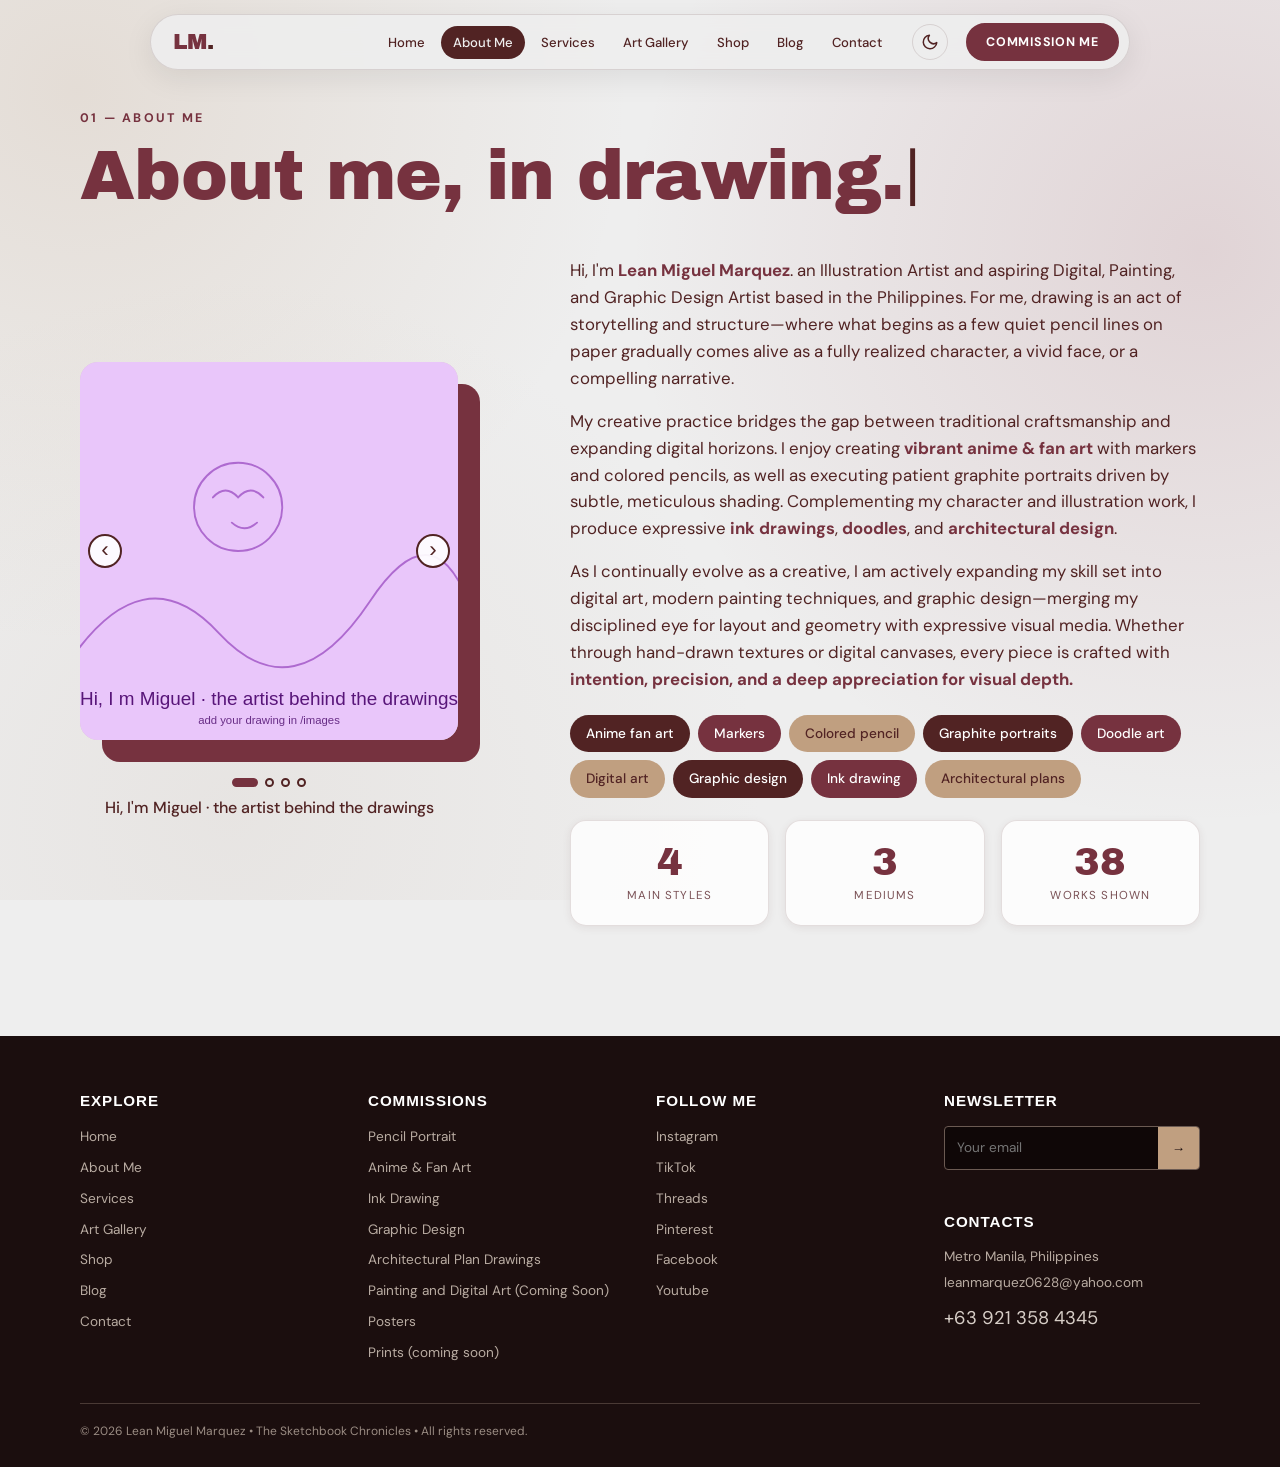
==== commit 605b146d: "Add files via upload" ====
--- a/about.html
+++ b/about.html
@@ -9,10 +9,9 @@
     content="Hand-drawn anime fan art, pencil portraits, ink drawings and architectural plans." />
   <link rel="preconnect" href="https://fonts.googleapis.com" />
   <link rel="preconnect" href="https://fonts.gstatic.com" crossorigin />
-  <link
-    href="https://fonts.googleapis.com/css2?family=Archivo+Black&family=Bungee&family=DM+Sans:wght@400;500;700&family=Playfair+Display:ital,wght@1,900&display=swap"
+  <link href="https://fonts.googleapis.com/css2?family=Archivo+Black&family=Bungee&family=DM+Sans:wght@400;500;700&family=Playfair+Display:ital,wght@1,900&display=swap"
     rel="stylesheet" />
-
+  
   <link rel="icon" href="favicon.ico" sizes="any" />
   <link rel="icon" type="image/png" sizes="32x32" href="favicon-32.png" />
   <link rel="icon" type="image/png" sizes="512x512" href="favicon-512.png" />
@@ -68,23 +67,12 @@
             </div>
           </div>
           <div class="about-text reveal">
-            <p>Hi, I'm <strong>Lean Miguel Marquez</strong>. an Illustration Artist and aspiring Digital, Painting, and
-              Graphic Design Artist based in the Philippines. For me, drawing is an act of storytelling and
-              structure—where what begins as a few quiet pencil lines on paper gradually comes alive as a fully realized
-              character, a vivid face, or a compelling narrative.</p>
-            <p>My creative practice bridges the gap between traditional craftsmanship and expanding digital horizons. I
-              enjoy creating <strong>vibrant anime &amp; fan art</strong> with markers and colored pencils, as well as
-              executing patient graphite portraits driven by subtle, meticulous shading. Complementing my character and
-              illustration work, I produce expressive <strong>ink drawings</strong>, <strong>doodles</strong>, and
-              <strong>architectural design</strong>.</p>
-            <p>As I continually evolve as a creative, I am actively expanding my skill set into digital art, modern
-              painting techniques, and graphic design—merging my disciplined eye for layout and geometry with expressive
-              visual media. Whether through hand-drawn textures or digital canvases, every piece is crafted with
-              <strong>intention, precision, and a deep appreciation for visual depth.</strong></p>
+            <p>Hi, I'm <strong>Lean Miguel Marquez</strong>. an Illustration Artist and aspiring Digital, Painting, and Graphic Design Artist based in the Philippines. For me, drawing is an act of storytelling and structure—where what begins as a few quiet pencil lines on paper gradually comes alive as a fully realized character, a vivid face, or a compelling narrative.</p>
+            <p>My creative practice bridges the gap between traditional craftsmanship and expanding digital horizons. I enjoy creating <strong>vibrant anime &amp; fan art</strong> with markers and colored pencils, as well as executing patient graphite portraits driven by subtle, meticulous shading. Complementing my character and illustration work, I produce expressive <strong>ink drawings</strong>, <strong>doodles</strong>, and <strong>architectural design</strong>.</p>
+            <p>As I continually evolve as a creative, I am actively expanding my skill set into digital art, modern painting techniques, and graphic design—merging my disciplined eye for layout and geometry with expressive visual media. Whether through hand-drawn textures or digital canvases, every piece is crafted with <strong>intention, precision, and a deep appreciation for visual depth.</strong></p>
             <div class="chips">
               <span>Anime fan art</span><span>Markers</span><span>Colored pencil</span><span>Graphite
-                portraits</span><span>Doodle art</span><span>Painting</span><span>Digital art</span><span>Graphic
-                design</span><span>Ink
+                portraits</span><span>Doodle art</span><span>Digital art</span><span>Graphic design</span><span>Ink
                 drawing</span><span>Architectural plans</span>
             </div>
             <div class="stats">
@@ -149,8 +137,7 @@
         <p class="foot-phone"><a href="tel:+639213584345">+63 921 358 4345</a></p>
       </div>
     </div>
-    <p class="foot-copy">© <span id="year"></span> Lean Miguel Marquez • The Sketchbook Chronicles • All rights
-      reserved.</p>
+    <p class="foot-copy">© <span id="year"></span> Lean Miguel Marquez • The Sketchbook Chronicles • All rights reserved.</p>
   </footer>
 
   <!-- Lightbox -->
@@ -160,7 +147,7 @@
     <p id="lbCap"></p>
   </dialog>
 
-
+  
   <script src="script.js"></script>
 </body>
 
--- a/style.css
+++ b/style.css
@@ -1908,10 +1908,7 @@
   display: grid;
   place-items: center;
   text-decoration: none;
-  transition:
-    transform 0.2s,
-    background 0.2s,
-    color 0.2s;
+  transition: transform 0.2s, background 0.2s, color 0.2s;
 }
 .soc:hover {
   background: var(--yellow);
@@ -1966,9 +1963,7 @@
   letter-spacing: 0.1em;
   text-transform: uppercase;
   cursor: pointer;
-  transition:
-    transform 0.2s,
-    box-shadow 0.2s;
+  transition: transform 0.2s, box-shadow 0.2s;
 }
 .cf-submit:hover {
   transform: translate(-3px, -3px);
@@ -2068,86 +2063,21 @@
 }
 
 /* ===== Blog: Threads panel ===== */
-.feed-threads {
-  grid-column: 1 / -1;
-}
-.feed-threads .feed-stats[data-net="threads"] {
-  grid-template-columns: repeat(2, 1fr);
-  max-width: 420px;
-  margin: 0 auto;
-}
-.th-bio {
-  margin: 0;
-  padding: 0 22px 10px;
-  text-align: center;
-  color: var(--muted);
-  font: 500 0.95rem var(--body);
-}
-.th-grid {
-  display: grid;
-  grid-template-columns: repeat(3, 1fr);
-  gap: 16px;
-  padding: 6px 18px 20px;
-}
-.th-card {
-  display: flex;
-  flex-direction: column;
-  border: 2px solid var(--ink);
-  background: var(--bg, var(--card));
-  color: var(--ink);
-  text-decoration: none;
-  overflow: hidden;
-  transition: transform 0.2s;
-}
-.th-card:hover {
-  transform: translateY(-4px);
-}
-.th-card img {
-  width: 100%;
-  aspect-ratio: 4 / 3;
-  object-fit: cover;
-  display: block;
-  border-bottom: 2px solid var(--ink);
-}
-.th-body {
-  padding: 12px 14px 14px;
-  display: flex;
-  flex-direction: column;
-  gap: 6px;
-  flex: 1;
-}
-.th-body small {
-  font: 700 0.68rem var(--body);
-  letter-spacing: 0.1em;
-  text-transform: uppercase;
-  color: var(--muted);
-}
-.th-body b {
-  font: 700 1rem/1.3 var(--body);
-}
-.th-body p {
-  margin: 0;
-  font: 400 0.88rem/1.45 var(--body);
-  color: var(--muted);
-}
-.th-counts {
-  display: flex;
-  flex-wrap: wrap;
-  gap: 14px;
-  margin-top: auto;
-  padding-top: 8px;
-  font: 700 0.85rem var(--body);
-}
-.th-counts span {
-  display: inline-flex;
-  align-items: center;
-  gap: 5px;
-}
-@media (max-width: 900px) {
-  .th-grid {
-    grid-template-columns: 1fr;
-  }
-}
+.feed-threads { grid-column: 1 / -1; }
+.feed-threads .feed-stats[data-net="threads"] { grid-template-columns: repeat(2, 1fr); max-width: 420px; margin: 0 auto; }
+.th-bio { margin: 0; padding: 0 22px 10px; text-align: center; color: var(--muted); font: 500 0.95rem var(--body); }
+.th-grid { display: grid; grid-template-columns: repeat(3, 1fr); gap: 16px; padding: 6px 18px 20px; }
+.th-card { display: flex; flex-direction: column; border: 2px solid var(--ink); background: var(--bg, var(--card)); color: var(--ink); text-decoration: none; overflow: hidden; transition: transform .2s; }
+.th-card:hover { transform: translateY(-4px); }
+.th-card img { width: 100%; aspect-ratio: 4 / 3; object-fit: cover; display: block; border-bottom: 2px solid var(--ink); }
+.th-body { padding: 12px 14px 14px; display: flex; flex-direction: column; gap: 6px; flex: 1; }
+.th-body small { font: 700 0.68rem var(--body); letter-spacing: .1em; text-transform: uppercase; color: var(--muted); }
+.th-body b { font: 700 1rem/1.3 var(--body); }
+.th-body p { margin: 0; font: 400 0.88rem/1.45 var(--body); color: var(--muted); }
+.th-counts { display: flex; flex-wrap: wrap; gap: 14px; margin-top: auto; padding-top: 8px; font: 700 0.85rem var(--body); }
+.th-counts span { display: inline-flex; align-items: center; gap: 5px; }
+@media (max-width: 900px) { .th-grid { grid-template-columns: 1fr; } }
+
 
 /* ===== Graphic design tab: tall poster tiles (3 across) ===== */
 .gallery-slide.posters {
@@ -2234,40 +2164,16 @@
 body,
 :root[data-theme="dark"] body {
   background-image:
-    radial-gradient(
-      circle at 6% 10%,
-      rgba(192, 159, 128, 0.22),
-      transparent 38%
-    ),
-    radial-gradient(
-      circle at 94% 28%,
-      rgba(154, 74, 87, 0.16),
-      transparent 42%
-    ),
-    radial-gradient(
-      circle at 18% 90%,
-      rgba(215, 206, 199, 0.3),
-      transparent 40%
-    );
+    radial-gradient(circle at 6% 10%, rgba(192, 159, 128, 0.22), transparent 38%),
+    radial-gradient(circle at 94% 28%, rgba(154, 74, 87, 0.16), transparent 42%),
+    radial-gradient(circle at 18% 90%, rgba(215, 206, 199, 0.3), transparent 40%);
   background-size: auto;
 }
 :root[data-theme="dark"] body {
   background-image:
-    radial-gradient(
-      circle at 6% 10%,
-      rgba(192, 159, 128, 0.12),
-      transparent 38%
-    ),
-    radial-gradient(
-      circle at 94% 28%,
-      rgba(154, 74, 87, 0.16),
-      transparent 42%
-    ),
-    radial-gradient(
-      circle at 18% 90%,
-      rgba(215, 206, 199, 0.06),
-      transparent 40%
-    );
+    radial-gradient(circle at 6% 10%, rgba(192, 159, 128, 0.12), transparent 38%),
+    radial-gradient(circle at 94% 28%, rgba(154, 74, 87, 0.16), transparent 42%),
+    radial-gradient(circle at 18% 90%, rgba(215, 206, 199, 0.06), transparent 40%);
 }
 #bg {
   display: none;
@@ -2306,6 +2212,7 @@
   margin-bottom: 26px;
   font-size: 1.02rem;
 }
+
 
 /* ===== Services + Blog sections: maroon in light mode, tan in dark mode ===== */
 .band,
@@ -2427,9 +2334,7 @@
   font: 2.4rem var(--display);
   color: transparent;
   -webkit-text-stroke: 1.5px #c09f80;
-  transition:
-    transform 0.35s,
-    -webkit-text-stroke-color 0.3s;
+  transition: transform 0.35s, -webkit-text-stroke-color 0.3s;
 }
 :root[data-theme="dark"] .band .cards .card .num {
   color: transparent;
@@ -2517,10 +2422,7 @@
     content: "";
   }
   .art figcaption b {
-    font:
-      600 1rem/1.25 "Playfair Display",
-      Georgia,
-      serif;
+    font: 600 1rem/1.25 "Playfair Display", Georgia, serif;
     font-style: normal;
   }
   .gallery-slide[data-n="9"]:not(.posters) .art:nth-child(6) figcaption,
@@ -2535,16 +2437,11 @@
 #graphic .lead {
   margin-bottom: 36px;
 }
-.gallery-slide.posters .art figcaption small {
-  display: none;
-}
+.gallery-slide.posters .art figcaption small { display: none; }
 
 /* ===== Shop (coming soon) ===== */
 .shop-title {
-  font:
-    600 1.5rem/1.2 "Playfair Display",
-    Georgia,
-    serif;
+  font: 600 1.5rem/1.2 "Playfair Display", Georgia, serif;
   margin: 34px 0 16px;
   display: flex;
   align-items: center;
@@ -2581,9 +2478,7 @@
   bottom: 8px;
   background: #76323f;
   color: #fff;
-  font:
-    700 0.6rem/1 "Inter",
-    sans-serif;
+  font: 700 0.6rem/1 "Inter", sans-serif;
   letter-spacing: 0.08em;
   text-transform: uppercase;
   padding: 5px 8px;
@@ -2620,148 +2515,52 @@
   color: #1f1414;
 }
 @media (max-width: 900px) {
-  .shop-list {
-    grid-template-columns: repeat(3, 1fr);
-  }
+  .shop-list { grid-template-columns: repeat(3, 1fr); }
 }
 @media (max-width: 520px) {
-  .shop-list {
-    grid-template-columns: repeat(2, 1fr);
-    gap: 12px;
-  }
-}
-.shop-badge {
-  display: none;
-}
+  .shop-list { grid-template-columns: repeat(2, 1fr); gap: 12px; }
+}
+.shop-badge{display:none}
 
 /* ===== Pinterest panel ===== */
-.feed-pin {
-  grid-column: 1 / -1;
-}
-.feed-pin .pin-stats {
-  grid-template-columns: repeat(2, 1fr);
-  max-width: 420px;
-  margin: 0 auto;
-}
-.pin-tabs {
-  display: flex;
-  justify-content: center;
-  gap: 56px;
-  margin: 18px 0 14px;
-  font-weight: 700;
-}
-.pin-tabs span {
-  padding-bottom: 6px;
-  opacity: 0.6;
-  border-bottom: 3px solid transparent;
-}
-.pin-tabs span.on {
-  opacity: 1;
-  border-color: var(--ink);
-}
-.pb-grid {
-  display: grid;
-  grid-template-columns: repeat(5, 1fr);
-  gap: 14px;
-}
-.pb-card {
-  display: block;
-  color: inherit;
-  text-decoration: none;
-}
-.pb-card b {
-  display: block;
-  margin-top: 8px;
-  font-size: 0.95rem;
-  line-height: 1.25;
-}
-.pb-card small {
-  opacity: 0.7;
-  font-size: 0.78rem;
-}
-.pb-mos {
-  display: grid;
-  grid-template-columns: 2fr 1fr;
-  grid-template-rows: 1fr 1fr;
-  gap: 2px;
-  aspect-ratio: 3 / 2;
-  border-radius: 16px;
-  overflow: hidden;
-}
-.pb-mos > :first-child {
-  grid-row: 1 / 3;
-}
-.pb-mos img,
-.pb-ph {
-  width: 100%;
-  height: 100%;
-  object-fit: cover;
-  display: block;
-}
-.pb-ph.a {
-  background: #76323f;
-}
-.pb-ph.b {
-  background: #c09f80;
-}
-.pb-ph.c {
-  background: #d7cec7;
-}
-.pb-card:hover .pb-mos {
-  box-shadow: 0 8px 20px rgba(81, 35, 35, 0.3);
-}
-.pin-site {
-  display: block;
-  text-align: center;
-  margin-top: 18px;
-  font-weight: 600;
-  color: var(--ink);
-}
-@media (max-width: 900px) {
-  .pb-grid {
-    grid-template-columns: repeat(2, 1fr);
-  }
-}
+.feed-pin { grid-column: 1 / -1; }
+.feed-pin .pin-stats { grid-template-columns: repeat(2, 1fr); max-width: 420px; margin: 0 auto; }
+.pin-tabs { display: flex; justify-content: center; gap: 56px; margin: 18px 0 14px; font-weight: 700; }
+.pin-tabs span { padding-bottom: 6px; opacity: 0.6; border-bottom: 3px solid transparent; }
+.pin-tabs span.on { opacity: 1; border-color: var(--ink); }
+.pb-grid { display: grid; grid-template-columns: repeat(5, 1fr); gap: 14px; }
+.pb-card { display: block; color: inherit; text-decoration: none; }
+.pb-card b { display: block; margin-top: 8px; font-size: 0.95rem; line-height: 1.25; }
+.pb-card small { opacity: 0.7; font-size: 0.78rem; }
+.pb-mos { display: grid; grid-template-columns: 2fr 1fr; grid-template-rows: 1fr 1fr; gap: 2px; aspect-ratio: 3 / 2; border-radius: 16px; overflow: hidden; }
+.pb-mos > :first-child { grid-row: 1 / 3; }
+.pb-mos img, .pb-ph { width: 100%; height: 100%; object-fit: cover; display: block; }
+.pb-ph.a { background: #76323f; } .pb-ph.b { background: #c09f80; } .pb-ph.c { background: #d7cec7; }
+.pb-card:hover .pb-mos { box-shadow: 0 8px 20px rgba(81, 35, 35, 0.3); }
+.pin-site { display: block; text-align: center; margin-top: 18px; font-weight: 600; color: var(--ink); }
+@media (max-width: 900px) { .pb-grid { grid-template-columns: repeat(2, 1fr); } }
 
 /* ===== Shop: Notify me button ===== */
 .shop-buy .notify {
   background: #76323f;
   color: #fff;
-  font:
-    700 0.68rem/1 "Inter",
-    sans-serif;
+  font: 700 0.68rem/1 "Inter", sans-serif;
   letter-spacing: 0.04em;
   text-transform: uppercase;
   padding: 8px 10px;
   border-radius: 999px;
   text-decoration: none;
   white-space: nowrap;
-  transition:
-    transform 0.15s,
-    background 0.15s;
+  transition: transform 0.15s, background 0.15s;
 }
 .shop-buy .notify:hover,
-.shop-buy .notify:focus-visible {
-  background: #512323;
-  transform: translateY(-2px);
-}
-:root[data-theme="dark"] .shop-buy .notify {
-  background: #d7cec7;
-  color: #512323;
-}
-@media (max-width: 520px) {
-  .shop-buy {
-    flex-direction: column;
-    align-items: flex-start;
-  }
-}
+.shop-buy .notify:focus-visible { background: #512323; transform: translateY(-2px); }
+:root[data-theme="dark"] .shop-buy .notify { background: #d7cec7; color: #512323; }
+@media (max-width: 520px) { .shop-buy { flex-direction: column; align-items: flex-start; } }
 
 /* ===== Services: how to commission ===== */
 .steps-title {
-  font:
-    600 1.6rem/1.2 "Playfair Display",
-    Georgia,
-    serif;
+  font: 600 1.6rem/1.2 "Playfair Display", Georgia, serif;
   margin: 56px 0 20px;
 }
 .steps {
@@ -2791,61 +2590,27 @@
 }
 .step-num {
   display: block;
-  font:
-    700 2.4rem/1 "Inter",
-    sans-serif;
+  font: 700 2.4rem/1 "Inter", sans-serif;
   color: transparent;
   -webkit-text-stroke: 1.5px #c09f80;
   margin-bottom: 8px;
 }
-.step h4 {
-  margin: 0 0 6px;
-  font-size: 1.05rem;
-}
-.step p {
-  margin: 0;
-  font-size: 0.9rem;
-  line-height: 1.5;
-  opacity: 0.9;
-}
-.steps-cta {
-  margin: 28px 0 0;
-  text-align: center;
-}
+.step h4 { margin: 0 0 6px; font-size: 1.05rem; }
+.step p { margin: 0; font-size: 0.9rem; line-height: 1.5; opacity: 0.9; }
+.steps-cta { margin: 28px 0 0; text-align: center; }
 @media (max-width: 900px) {
-  .steps {
-    grid-template-columns: repeat(2, 1fr);
-  }
-  .step:not(:last-child)::after {
-    display: none;
-  }
-}
-@media (max-width: 520px) {
-  .steps {
-    grid-template-columns: 1fr;
-  }
-}
+  .steps { grid-template-columns: repeat(2, 1fr); }
+  .step:not(:last-child)::after { display: none; }
+}
+@media (max-width: 520px) { .steps { grid-template-columns: 1fr; } }
 
 /* ===== Graphic design sliding strip ===== */
-.design-reel {
-  padding: 36px 0 20px;
-}
-.design-reel .showreel-box {
-  height: clamp(340px, 52vw, 520px);
-}
-.design-reel .strip {
-  animation-duration: 40s;
-}
-.design-reel .sk {
-  aspect-ratio: 707 / 1000;
-  height: 80%;
-}
-.design-reel .sk img {
-  object-position: 50% 50%;
-}
-#graphic .container[hidden] {
-  display: none;
-}
+.design-reel { padding: 36px 0 20px; }
+.design-reel .showreel-box { height: clamp(340px, 52vw, 520px); }
+.design-reel .strip { animation-duration: 40s; }
+.design-reel .sk { aspect-ratio: 707 / 1000; height: 80%; }
+.design-reel .sk img { object-position: 50% 50%; }
+#graphic .container[hidden] { display: none; }
 
 /* ===== Footer (4 columns) ===== */
 .footer {
@@ -2863,79 +2628,23 @@
 }
 .footer h4 {
   margin: 0 0 16px;
-  font:
-    700 0.95rem/1.2 "Inter",
-    sans-serif;
+  font: 700 0.95rem/1.2 "Inter", sans-serif;
   letter-spacing: 0.06em;
   text-transform: uppercase;
   color: #fff;
 }
-.footer ul {
-  list-style: none;
-  margin: 0;
-  padding: 0;
-  display: grid;
-  gap: 9px;
-}
-.footer a {
-  color: #b9aca2;
-  text-decoration: none;
-  font-size: 0.85rem;
-}
-.footer a:hover,
-.footer a:focus-visible {
-  color: #c09f80;
-}
-.foot-news {
-  display: flex;
-  border: 1px solid #6b5a52;
-  border-radius: 4px;
-  overflow: hidden;
-  background: #0f0707;
-}
-.foot-news input {
-  flex: 1;
-  min-width: 0;
-  background: transparent;
-  border: 0;
-  color: #fff;
-  padding: 10px 12px;
-  font: inherit;
-}
-.foot-news input:focus {
-  outline: 2px solid #c09f80;
-  outline-offset: -2px;
-}
-.foot-news button {
-  border: 0;
-  background: #c09f80;
-  color: #1b0e0e;
-  font-weight: 700;
-  padding: 0 14px;
-  cursor: pointer;
-}
-.foot-note {
-  font-size: 0.78rem;
-  color: #c09f80;
-  margin: 8px 0 0;
-  min-height: 1em;
-}
-.foot-h2 {
-  margin-top: 22px !important;
-}
-.foot-text {
-  margin: 0 0 6px;
-  font-size: 0.85rem;
-  color: #b9aca2;
-  line-height: 1.5;
-}
-.foot-phone {
-  margin: 10px 0 0;
-}
-.foot-phone a {
-  font-size: 1.15rem;
-  color: #d7cec7;
-}
+.footer ul { list-style: none; margin: 0; padding: 0; display: grid; gap: 9px; }
+.footer a { color: #b9aca2; text-decoration: none; font-size: 0.85rem; }
+.footer a:hover, .footer a:focus-visible { color: #c09f80; }
+.foot-news { display: flex; border: 1px solid #6b5a52; border-radius: 4px; overflow: hidden; background: #0f0707; }
+.foot-news input { flex: 1; min-width: 0; background: transparent; border: 0; color: #fff; padding: 10px 12px; font: inherit; }
+.foot-news input:focus { outline: 2px solid #c09f80; outline-offset: -2px; }
+.foot-news button { border: 0; background: #c09f80; color: #1b0e0e; font-weight: 700; padding: 0 14px; cursor: pointer; }
+.foot-note { font-size: 0.78rem; color: #c09f80; margin: 8px 0 0; min-height: 1em; }
+.foot-h2 { margin-top: 22px !important; }
+.foot-text { margin: 0 0 6px; font-size: 0.85rem; color: #b9aca2; line-height: 1.5; }
+.foot-phone { margin: 10px 0 0; }
+.foot-phone a { font-size: 1.15rem; color: #d7cec7; }
 .foot-copy {
   width: min(1120px, 100%);
   margin: 40px auto 0;
@@ -2945,16 +2654,8 @@
   color: #9a8c83;
   line-height: 1.6;
 }
-@media (max-width: 900px) {
-  .foot-grid {
-    grid-template-columns: repeat(2, 1fr);
-  }
-}
-@media (max-width: 520px) {
-  .foot-grid {
-    grid-template-columns: 1fr;
-  }
-}
+@media (max-width: 900px) { .foot-grid { grid-template-columns: repeat(2, 1fr); } }
+@media (max-width: 520px) { .foot-grid { grid-template-columns: 1fr; } }
 
 /* ===== Graphic design: clean poster grid like the reference (posters carry their own names) ===== */
 .gallery-slide.posters {
@@ -2963,9 +2664,7 @@
 .gallery-slide.posters .art figcaption {
   display: none;
 }
-.design-reel {
-  padding: 0 0 100px;
-}
+.design-reel { padding: 0 0 100px; }
 
 /* ===== Shop: Coming soon cards ===== */
 .art.soon.shop-soon {
@@ -2976,483 +2675,183 @@
 }
 
 /* ===== YouTube panel ===== */
-.feed-yt {
-  grid-column: 1 / -1;
-}
-.yt-h {
-  margin: 22px 0 12px;
-  font:
-    700 0.85rem/1 "Inter",
-    sans-serif;
-  letter-spacing: 0.1em;
-  text-transform: uppercase;
-  opacity: 0.85;
-}
-.yt-main {
-  position: relative;
-  display: block;
-  border-radius: 14px;
-  overflow: hidden;
-  aspect-ratio: 16 / 7;
-  background: #000;
-}
-.yt-main img {
-  width: 100%;
-  height: 100%;
-  object-fit: cover;
-  display: block;
-}
-.yt-play {
+
+.yt-h { margin: 22px 0 12px; font: 700 0.85rem/1 "Inter", sans-serif; letter-spacing: 0.1em; text-transform: uppercase; opacity: 0.85; }
+.yt-main { position: relative; display: block; border-radius: 14px; overflow: hidden; aspect-ratio: 16 / 7; background: #000; }
+.yt-main img { width: 100%; height: 100%; object-fit: cover; display: block; }
+.yt-play { position: absolute; inset: 0; margin: auto; width: 64px; height: 64px; border-radius: 50%; background: rgba(0,0,0,.55); color: #fff; display: grid; place-items: center; transition: transform .2s; }
+.yt-main:hover .yt-play, .yt-main:focus-visible .yt-play { transform: scale(1.12); }
+.yt-title { position: absolute; left: 0; right: 0; bottom: 0; padding: 40px 16px 14px; color: #fff; font-weight: 600; background: linear-gradient(transparent, rgba(20,8,8,.85)); }
+.yt-shorts { display: grid; grid-template-columns: repeat(3, 1fr); gap: 10px; }
+.yt-short { display: block; aspect-ratio: 1 / 1; border-radius: 12px; overflow: hidden; background: #000; }
+.yt-short img { width: 100%; height: 100%; object-fit: cover; display: block; transition: transform .25s; }
+.yt-short:hover img, .yt-short:focus-visible img { transform: scale(1.05); }
+@media (max-width: 700px) { .yt-shorts { grid-template-columns: repeat(3, 1fr); gap: 6px; } .yt-main { aspect-ratio: 16 / 9; } }
+
+/* Painting & digital gallery */
+.pd-grid{display:grid;grid-template-columns:1fr 1fr;gap:28px;margin-top:28px}
+.pd-col h3{margin:0 0 6px;font-size:1.4rem}
+.pd-col>p{margin:0 0 14px;opacity:.85;max-width:46ch}
+.pd-col .art.soon{width:100%}
+@media(max-width:700px){.pd-grid{grid-template-columns:1fr}}
+
+.pd-desc{text-align:center;margin:0 auto 18px;max-width:60ch;opacity:.85}
+#painting-digital .gallery-frame{margin-top:28px}
+
+/* Shop products */
+.prod-list{display:grid;grid-template-columns:repeat(4,1fr);gap:22px}
+.prod img{width:100%;aspect-ratio:8.5/11;object-fit:cover;display:block;border:6px solid #1f1414;border-radius:2px;box-shadow:0 8px 20px rgba(81,35,35,.25);cursor:zoom-in;background:#fff}
+.prod h4{margin:12px 0 4px;font-size:1rem}
+.prod-meta{display:flex;flex-direction:column;gap:2px;margin:0 0 10px;font-size:.8rem;opacity:.8}
+.prod-buy{display:flex;align-items:center;justify-content:space-between;gap:8px}
+.prod-buy b{font-size:1.05rem}
+.prod-order{background:#76323f;color:#fff;font:700 .72rem/1 "Inter",sans-serif;letter-spacing:.05em;text-transform:uppercase;padding:9px 14px;border-radius:999px;text-decoration:none}
+.prod-order:hover{background:#512323}
+:root[data-theme="dark"] .prod-order{background:#d7cec7;color:#512323}
+@media(max-width:900px){.prod-list{grid-template-columns:repeat(2,1fr);gap:16px}}
+
+/* Order form */
+.order-dlg{border:0;border-radius:18px;padding:0;width:min(440px,94vw);max-height:92vh;background:var(--bg,#eee);color:var(--ink,#512323);box-shadow:0 24px 60px rgba(0,0,0,.4)}
+.order-dlg::backdrop{background:rgba(20,8,8,.6)}
+.order-form{display:flex;flex-direction:column;gap:12px;padding:22px;position:relative}
+.od-x{position:absolute;right:12px;top:8px;border:0;background:none;font-size:1.8rem;line-height:1;color:inherit;cursor:pointer}
+.od-head{display:flex;gap:14px;align-items:center;padding-right:24px}
+.od-head img{width:64px;aspect-ratio:8.5/11;object-fit:cover;border:3px solid #1f1414;border-radius:2px}
+.od-head h3{margin:0 0 4px;font-size:1.1rem}
+.od-head p{margin:0;font-size:.8rem;opacity:.8}
+.order-form label{display:flex;flex-direction:column;gap:5px;font-size:.78rem;font-weight:600}
+.order-form input,.order-form textarea,.order-form select{font:400 .95rem/1.3 "Inter",sans-serif;padding:10px 12px;border:1px solid color-mix(in srgb,currentColor 30%,transparent);border-radius:10px;background:color-mix(in srgb,var(--bg,#fff) 70%,#fff);color:inherit;width:100%;box-sizing:border-box}
+.od-row{display:grid;grid-template-columns:1fr 1fr;gap:12px}
+.od-qty{display:flex;align-items:stretch;gap:6px}
+.od-qty button{width:38px;border:1px solid color-mix(in srgb,currentColor 30%,transparent);border-radius:10px;background:none;color:inherit;font-size:1.1rem;cursor:pointer}
+.od-qty input{text-align:center;padding:10px 0}
+.od-total{margin:2px 0 0;font:700 1.1rem/1 "Inter",sans-serif}
+.od-err{margin:0;color:#b3261e;font-size:.82rem;min-height:1em}
+.od-send,.od-copy{border:0;background:#76323f;color:#fff;font:700 .85rem/1 "Inter",sans-serif;letter-spacing:.05em;text-transform:uppercase;padding:14px;border-radius:999px;cursor:pointer}
+.od-send:hover,.od-copy:hover{background:#512323}
+:root[data-theme="dark"] .od-send,:root[data-theme="dark"] .od-copy{background:#d7cec7;color:#512323}
+.od-hint{margin:0;font-size:.75rem;opacity:.7;text-align:center}
+.od-done{border:1px dashed currentColor;border-radius:12px;padding:12px;display:flex;flex-direction:column;gap:8px}
+.od-done[hidden]{display:none}
+.od-done p{margin:0;font-size:.85rem}
+.order-dlg{overflow:auto}
+.prod.print img{border:0;border-radius:2px}
+
+#graphic .gallery-frame{margin-top:0}
+#designGrid.gallery-slide.posters{min-height:0}
+.prod.tall img{aspect-ratio:707/1000}
+.prod{display:flex;flex-direction:column}
+.prod h4{min-height:2.6em}
+.prod-meta{flex:1}
+
+.prod-pager{margin-top:22px}
+.prod-list.slide-in{animation:prodIn .35s ease}
+@keyframes prodIn{from{opacity:0;transform:translateX(24px)}to{opacity:1;transform:none}}
+@media(prefers-reduced-motion:reduce){.prod-list.slide-in{animation:none}}
+
+/* Graphic design slides: mosaic layouts (12 cols x 10 rows) */
+@media (min-width:701px){
+#designGrid.gallery-slide.posters{display:grid;grid-template-columns:repeat(12,1fr);grid-template-rows:repeat(10,1fr);gap:12px;aspect-ratio:480/398;height:auto;align-content:stretch}
+#designGrid.gallery-slide.posters .art:nth-child(n){width:100%;height:100%;min-height:0;aspect-ratio:auto;margin:0}
+#designGrid.gallery-slide.posters .art img{width:100%;height:100%;object-fit:cover}
+#designGrid[data-layout="m1"] .art:nth-child(1){grid-column:1/7;grid-row:1/7}
+#designGrid[data-layout="m1"] .art:nth-child(2){grid-column:7/10;grid-row:1/4}
+#designGrid[data-layout="m1"] .art:nth-child(3){grid-column:10/13;grid-row:1/4}
+#designGrid[data-layout="m1"] .art:nth-child(4){grid-column:7/11;grid-row:4/8}
+#designGrid[data-layout="m1"] .art:nth-child(5){grid-column:11/13;grid-row:4/6}
+#designGrid[data-layout="m1"] .art:nth-child(6){grid-column:11/13;grid-row:6/8}
+#designGrid[data-layout="m1"] .art:nth-child(7){grid-column:1/3;grid-row:7/9}
+#designGrid[data-layout="m1"] .art:nth-child(8){grid-column:1/3;grid-row:9/11}
+#designGrid[data-layout="m1"] .art:nth-child(9){grid-column:3/7;grid-row:7/11}
+#designGrid[data-layout="m1"] .art:nth-child(10){grid-column:7/10;grid-row:8/11}
+#designGrid[data-layout="m1"] .art:nth-child(11){grid-column:10/13;grid-row:8/11}
+#designGrid[data-layout="m2"] .art:nth-child(1){grid-column:1/5;grid-row:1/6}
+#designGrid[data-layout="m2"] .art:nth-child(2){grid-column:5/9;grid-row:1/6}
+#designGrid[data-layout="m2"] .art:nth-child(3){grid-column:9/13;grid-row:1/6}
+#designGrid[data-layout="m2"] .art:nth-child(4){grid-column:1/5;grid-row:6/11}
+#designGrid[data-layout="m2"] .art:nth-child(5){grid-column:5/9;grid-row:6/11}
+#designGrid[data-layout="m2"] .art:nth-child(6){grid-column:9/13;grid-row:6/11}
+}
+
+.prod-size{font:600 .8rem/1.2 "Inter",sans-serif;padding:8px 10px;margin:0 0 8px;border:1px solid color-mix(in srgb,currentColor 30%,transparent);border-radius:10px;background:color-mix(in srgb,var(--bg,#fff) 70%,#fff);color:inherit;width:100%;box-sizing:border-box;cursor:pointer}
+
+.od-pay{border:1px dashed color-mix(in srgb,currentColor 45%,transparent);border-radius:12px;padding:12px;display:flex;flex-direction:column;gap:6px;font-size:.85rem}
+.od-pay strong{font-size:.72rem;letter-spacing:.08em;text-transform:uppercase;opacity:.8}
+.od-pay p{margin:0}
+.od-pay div{display:flex;justify-content:space-between;gap:12px}
+.od-pay div span{opacity:.75}
+.od-pay div b{text-align:right;word-break:break-word}
+.th-noimg{aspect-ratio:4/3;display:grid;place-items:center;font-size:2.4rem;color:#d7cec7;background:repeating-linear-gradient(135deg,#76323f 0 18px,#6a2b38 18px 36px)}
+
+
+/* ===== Art Gallery: big slides (10+ pictures) - 4-column dense mosaic ===== */
+@media (min-width: 701px) {
+  .gallery-slide[data-n="big"] {
+    grid-template-columns: repeat(4, 1fr);
+    grid-auto-rows: 210px;
+    grid-auto-flow: row;
+    gap: 10px;
+    aspect-ratio: auto;
+    min-height: 0;
+  }
+  .gallery-slide[data-n="big"] .art:nth-child(n) {
+    grid-area: auto;
+    grid-column: var(--gc) / span var(--gw);
+    grid-row: var(--gr) / span var(--gh);
+  }
+}
+
+/* Facebook panel */
+.feed-fb .feed-grid[hidden] { display: none; }
+.ftile.fb-more { display: grid; place-items: center; text-align: center; background: var(--tan, #c09f80); color: #512323; font: 700 0.95rem/1.3 var(--body); }
+.ftile.fb-more:hover { filter: brightness(1.06); }
+
+/* Image codes */
+.code-tag {
   position: absolute;
-  inset: 0;
-  margin: auto;
-  width: 64px;
-  height: 64px;
-  border-radius: 50%;
-  background: rgba(0, 0, 0, 0.55);
-  color: #fff;
-  display: grid;
-  place-items: center;
-  transition: transform 0.2s;
-}
-.yt-main:hover .yt-play,
-.yt-main:focus-visible .yt-play {
-  transform: scale(1.12);
-}
-.yt-title {
-  position: absolute;
-  left: 0;
-  right: 0;
-  bottom: 0;
-  padding: 40px 16px 14px;
-  color: #fff;
-  font-weight: 600;
-  background: linear-gradient(transparent, rgba(20, 8, 8, 0.85));
-}
-.yt-shorts {
-  display: grid;
-  grid-template-columns: repeat(5, 1fr);
-  gap: 10px;
-}
-.yt-short {
-  display: block;
-  aspect-ratio: 9 / 13;
-  border-radius: 12px;
-  overflow: hidden;
-  background: #000;
-}
-.yt-short img {
-  width: 100%;
-  height: 100%;
-  object-fit: cover;
-  display: block;
-  transition: transform 0.25s;
-}
-.yt-short:hover img,
-.yt-short:focus-visible img {
-  transform: scale(1.05);
-}
+  left: 8px;
+  top: 8px;
+  z-index: 3;
+  padding: 2px 7px;
+  border-radius: 999px;
+  background: rgba(81, 35, 35, 0.88);
+  color: #f3e8dc;
+  font: 700 0.62rem/1.4 var(--body, system-ui);
+  letter-spacing: 0.08em;
+  pointer-events: none;
+}
+.art, .prod, .ftile, .th-card, .yt-short { position: relative; }
+.ftile .code-tag, .yt-short .code-tag { top: auto; bottom: 8px; left: auto; right: 8px; }
+.th-card .code-tag { top: 8px; }
+.prod .code-tag { top: 14px; left: 14px; }
+.prod-code { font-weight: 700; letter-spacing: 0.06em; opacity: 0.85; }
+
+/* Extra image slot: hidden until the src is filled in */
+.img-slot:has(img[src=""]), .img-slot:not(:has(img[src])) { display: none; }
+.slot-fig { margin: 0; text-align: center; }
+.slot-fig img { max-width: 100%; height: auto; border-radius: 14px; box-shadow: 0 10px 30px rgba(81,35,35,.18); }
+
+/* ===== Polish: accessibility, small-screen safety, performance ===== */
+:where(a, button, select, input, textarea, summary, [tabindex]):focus-visible {
+  outline: 3px solid #c09f80;
+  outline-offset: 3px;
+  border-radius: 6px;
+}
+:where(.prod select) { max-width: 100%; }
+img { max-width: 100%; }
+.prod img, .art img, .ftile img { content-visibility: auto; }
+h1, h2, h3 { text-wrap: balance; }
+p, li { text-wrap: pretty; }
+.prod-meta span { overflow-wrap: anywhere; }
+.code-tag { -webkit-user-select: none; user-select: none; }
 @media (max-width: 700px) {
-  .yt-shorts {
-    grid-template-columns: repeat(2, 1fr);
-  }
-  .yt-main {
-    aspect-ratio: 16 / 9;
-  }
-}
-
-/* Painting & digital gallery */
-.pd-grid {
-  display: grid;
-  grid-template-columns: 1fr 1fr;
-  gap: 28px;
-  margin-top: 28px;
-}
-.pd-col h3 {
-  margin: 0 0 6px;
-  font-size: 1.4rem;
-}
-.pd-col > p {
-  margin: 0 0 14px;
-  opacity: 0.85;
-  max-width: 46ch;
-}
-.pd-col .art.soon {
-  width: 100%;
-}
-@media (max-width: 700px) {
-  .pd-grid {
-    grid-template-columns: 1fr;
-  }
-}
-
-.pd-desc {
-  text-align: center;
-  margin: 0 auto 18px;
-  max-width: 60ch;
-  opacity: 0.85;
-}
-#painting-digital .gallery-frame {
-  margin-top: 28px;
-}
-
-/* Shop products */
-.prod-list {
-  display: grid;
-  grid-template-columns: repeat(4, 1fr);
-  gap: 22px;
-}
-.prod img {
-  width: 100%;
-  aspect-ratio: 8.5/11;
-  object-fit: cover;
-  display: block;
-  border: 6px solid #1f1414;
-  border-radius: 2px;
-  box-shadow: 0 8px 20px rgba(81, 35, 35, 0.25);
-  cursor: zoom-in;
-  background: #fff;
-}
-.prod h4 {
-  margin: 12px 0 4px;
-  font-size: 1rem;
-}
-.prod-meta {
-  display: flex;
-  flex-direction: column;
-  gap: 2px;
-  margin: 0 0 10px;
-  font-size: 0.8rem;
-  opacity: 0.8;
-}
-.prod-buy {
-  display: flex;
-  align-items: center;
-  justify-content: space-between;
-  gap: 8px;
-}
-.prod-buy b {
-  font-size: 1.05rem;
-}
-.prod-order {
-  background: #76323f;
-  color: #fff;
-  font:
-    700 0.72rem/1 "Inter",
-    sans-serif;
-  letter-spacing: 0.05em;
-  text-transform: uppercase;
-  padding: 9px 14px;
-  border-radius: 999px;
-  text-decoration: none;
-}
-.prod-order:hover {
-  background: #512323;
-}
-:root[data-theme="dark"] .prod-order {
-  background: #d7cec7;
-  color: #512323;
-}
-@media (max-width: 900px) {
-  .prod-list {
-    grid-template-columns: repeat(2, 1fr);
-    gap: 16px;
-  }
-}
-
-/* Order form */
-.order-dlg {
-  border: 0;
-  border-radius: 18px;
-  padding: 0;
-  width: min(440px, 94vw);
-  max-height: 92vh;
-  background: var(--bg, #eee);
-  color: var(--ink, #512323);
-  box-shadow: 0 24px 60px rgba(0, 0, 0, 0.4);
-}
-.order-dlg::backdrop {
-  background: rgba(20, 8, 8, 0.6);
-}
-.order-form {
-  display: flex;
-  flex-direction: column;
-  gap: 12px;
-  padding: 22px;
-  position: relative;
-}
-.od-x {
-  position: absolute;
-  right: 12px;
-  top: 8px;
-  border: 0;
-  background: none;
-  font-size: 1.8rem;
-  line-height: 1;
-  color: inherit;
-  cursor: pointer;
-}
-.od-head {
-  display: flex;
-  gap: 14px;
-  align-items: center;
-  padding-right: 24px;
-}
-.od-head img {
-  width: 64px;
-  aspect-ratio: 8.5/11;
-  object-fit: cover;
-  border: 3px solid #1f1414;
-  border-radius: 2px;
-}
-.od-head h3 {
-  margin: 0 0 4px;
-  font-size: 1.1rem;
-}
-.od-head p {
-  margin: 0;
-  font-size: 0.8rem;
-  opacity: 0.8;
-}
-.order-form label {
-  display: flex;
-  flex-direction: column;
-  gap: 5px;
-  font-size: 0.78rem;
-  font-weight: 600;
-}
-.order-form input,
-.order-form textarea,
-.order-form select {
-  font:
-    400 0.95rem/1.3 "Inter",
-    sans-serif;
-  padding: 10px 12px;
-  border: 1px solid color-mix(in srgb, currentColor 30%, transparent);
-  border-radius: 10px;
-  background: color-mix(in srgb, var(--bg, #fff) 70%, #fff);
-  color: inherit;
-  width: 100%;
-  box-sizing: border-box;
-}
-.od-row {
-  display: grid;
-  grid-template-columns: 1fr 1fr;
-  gap: 12px;
-}
-.od-qty {
-  display: flex;
-  align-items: stretch;
-  gap: 6px;
-}
-.od-qty button {
-  width: 38px;
-  border: 1px solid color-mix(in srgb, currentColor 30%, transparent);
-  border-radius: 10px;
-  background: none;
-  color: inherit;
-  font-size: 1.1rem;
-  cursor: pointer;
-}
-.od-qty input {
-  text-align: center;
-  padding: 10px 0;
-}
-.od-total {
-  margin: 2px 0 0;
-  font:
-    700 1.1rem/1 "Inter",
-    sans-serif;
-}
-.od-err {
-  margin: 0;
-  color: #b3261e;
-  font-size: 0.82rem;
-  min-height: 1em;
-}
-.od-send,
-.od-copy {
-  border: 0;
-  background: #76323f;
-  color: #fff;
-  font:
-    700 0.85rem/1 "Inter",
-    sans-serif;
-  letter-spacing: 0.05em;
-  text-transform: uppercase;
-  padding: 14px;
-  border-radius: 999px;
-  cursor: pointer;
-}
-.od-send:hover,
-.od-copy:hover {
-  background: #512323;
-}
-:root[data-theme="dark"] .od-send,
-:root[data-theme="dark"] .od-copy {
-  background: #d7cec7;
-  color: #512323;
-}
-.od-hint {
-  margin: 0;
-  font-size: 0.75rem;
-  opacity: 0.7;
-  text-align: center;
-}
-.od-done {
-  border: 1px dashed currentColor;
-  border-radius: 12px;
-  padding: 12px;
-  display: flex;
-  flex-direction: column;
-  gap: 8px;
-}
-.od-done[hidden] {
-  display: none;
-}
-.od-done p {
-  margin: 0;
-  font-size: 0.85rem;
-}
-.order-dlg {
-  overflow: auto;
-}
-.prod.print img {
-  border: 0;
-  border-radius: 2px;
-}
-
-#graphic .gallery-frame {
-  margin-top: 0;
-}
-#designGrid.gallery-slide.posters {
-  min-height: 0;
-}
-.prod.tall img {
-  aspect-ratio: 707/1000;
-}
-.prod {
-  display: flex;
-  flex-direction: column;
-}
-.prod h4 {
-  min-height: 2.6em;
-}
-.prod-meta {
-  flex: 1;
-}
-
-.prod-pager {
-  margin-top: 22px;
-}
-.prod-list.slide-in {
-  animation: prodIn 0.35s ease;
-}
-@keyframes prodIn {
-  from {
-    opacity: 0;
-    transform: translateX(24px);
-  }
-  to {
-    opacity: 1;
-    transform: none;
-  }
+  .code-tag { font-size: 0.56rem; padding: 1px 6px; left: 6px; top: 6px; }
+  .prod .code-tag { top: 10px; left: 10px; }
 }
 @media (prefers-reduced-motion: reduce) {
-  .prod-list.slide-in {
-    animation: none;
-  }
-}
-
-/* Graphic design slides: mosaic layouts (12 cols x 10 rows) */
-@media (min-width: 701px) {
-  #designGrid.gallery-slide.posters {
-    display: grid;
-    grid-template-columns: repeat(12, 1fr);
-    grid-template-rows: repeat(10, 1fr);
-    gap: 12px;
-    aspect-ratio: 480/398;
-    height: auto;
-    align-content: stretch;
-  }
-  #designGrid.gallery-slide.posters .art:nth-child(n) {
-    width: 100%;
-    height: 100%;
-    min-height: 0;
-    aspect-ratio: auto;
-    margin: 0;
-  }
-  #designGrid.gallery-slide.posters .art img {
-    width: 100%;
-    height: 100%;
-    object-fit: cover;
-  }
-  #designGrid[data-layout="m1"] .art:nth-child(1) {
-    grid-column: 1/7;
-    grid-row: 1/7;
-  }
-  #designGrid[data-layout="m1"] .art:nth-child(2) {
-    grid-column: 7/10;
-    grid-row: 1/4;
-  }
-  #designGrid[data-layout="m1"] .art:nth-child(3) {
-    grid-column: 10/13;
-    grid-row: 1/4;
-  }
-  #designGrid[data-layout="m1"] .art:nth-child(4) {
-    grid-column: 7/11;
-    grid-row: 4/8;
-  }
-  #designGrid[data-layout="m1"] .art:nth-child(5) {
-    grid-column: 11/13;
-    grid-row: 4/6;
-  }
-  #designGrid[data-layout="m1"] .art:nth-child(6) {
-    grid-column: 11/13;
-    grid-row: 6/8;
-  }
-  #designGrid[data-layout="m1"] .art:nth-child(7) {
-    grid-column: 1/3;
-    grid-row: 7/9;
-  }
-  #designGrid[data-layout="m1"] .art:nth-child(8) {
-    grid-column: 1/3;
-    grid-row: 9/11;
-  }
-  #designGrid[data-layout="m1"] .art:nth-child(9) {
-    grid-column: 3/7;
-    grid-row: 7/11;
-  }
-  #designGrid[data-layout="m1"] .art:nth-child(10) {
-    grid-column: 7/10;
-    grid-row: 8/11;
-  }
-  #designGrid[data-layout="m1"] .art:nth-child(11) {
-    grid-column: 10/13;
-    grid-row: 8/11;
-  }
-  #designGrid[data-layout="m2"] .art:nth-child(1) {
-    grid-column: 1/5;
-    grid-row: 1/6;
-  }
-  #designGrid[data-layout="m2"] .art:nth-child(2) {
-    grid-column: 5/9;
-    grid-row: 1/6;
-  }
-  #designGrid[data-layout="m2"] .art:nth-child(3) {
-    grid-column: 9/13;
-    grid-row: 1/6;
-  }
-  #designGrid[data-layout="m2"] .art:nth-child(4) {
-    grid-column: 1/5;
-    grid-row: 6/11;
-  }
-  #designGrid[data-layout="m2"] .art:nth-child(5) {
-    grid-column: 5/9;
-    grid-row: 6/11;
-  }
-  #designGrid[data-layout="m2"] .art:nth-child(6) {
-    grid-column: 9/13;
-    grid-row: 6/11;
-  }
-}
+  html { scroll-behavior: auto; }
+  *, *::before, *::after { animation-duration: 0.01ms !important; animation-iteration-count: 1 !important; transition-duration: 0.01ms !important; }
+}
+@media print {
+  .nav-wrap, .code-tag, .pager, .lightbox { display: none !important; }
+}
